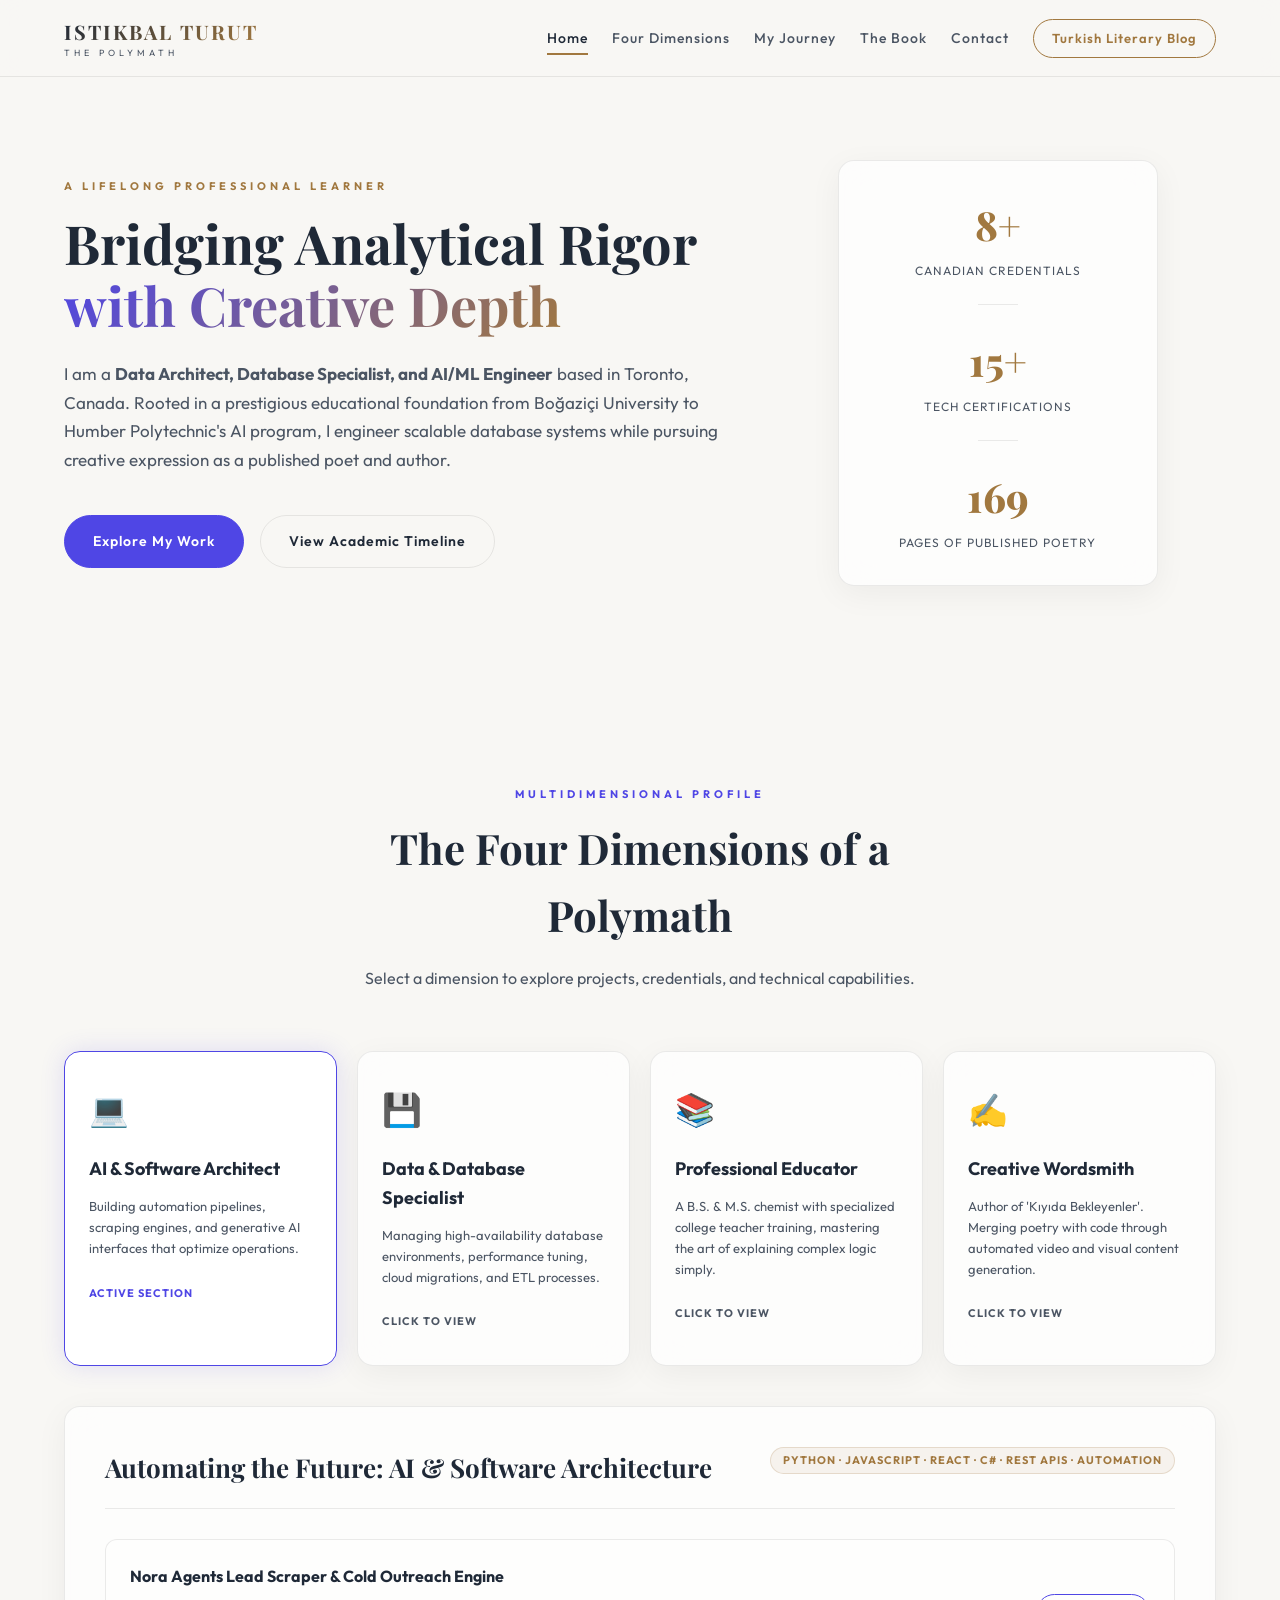
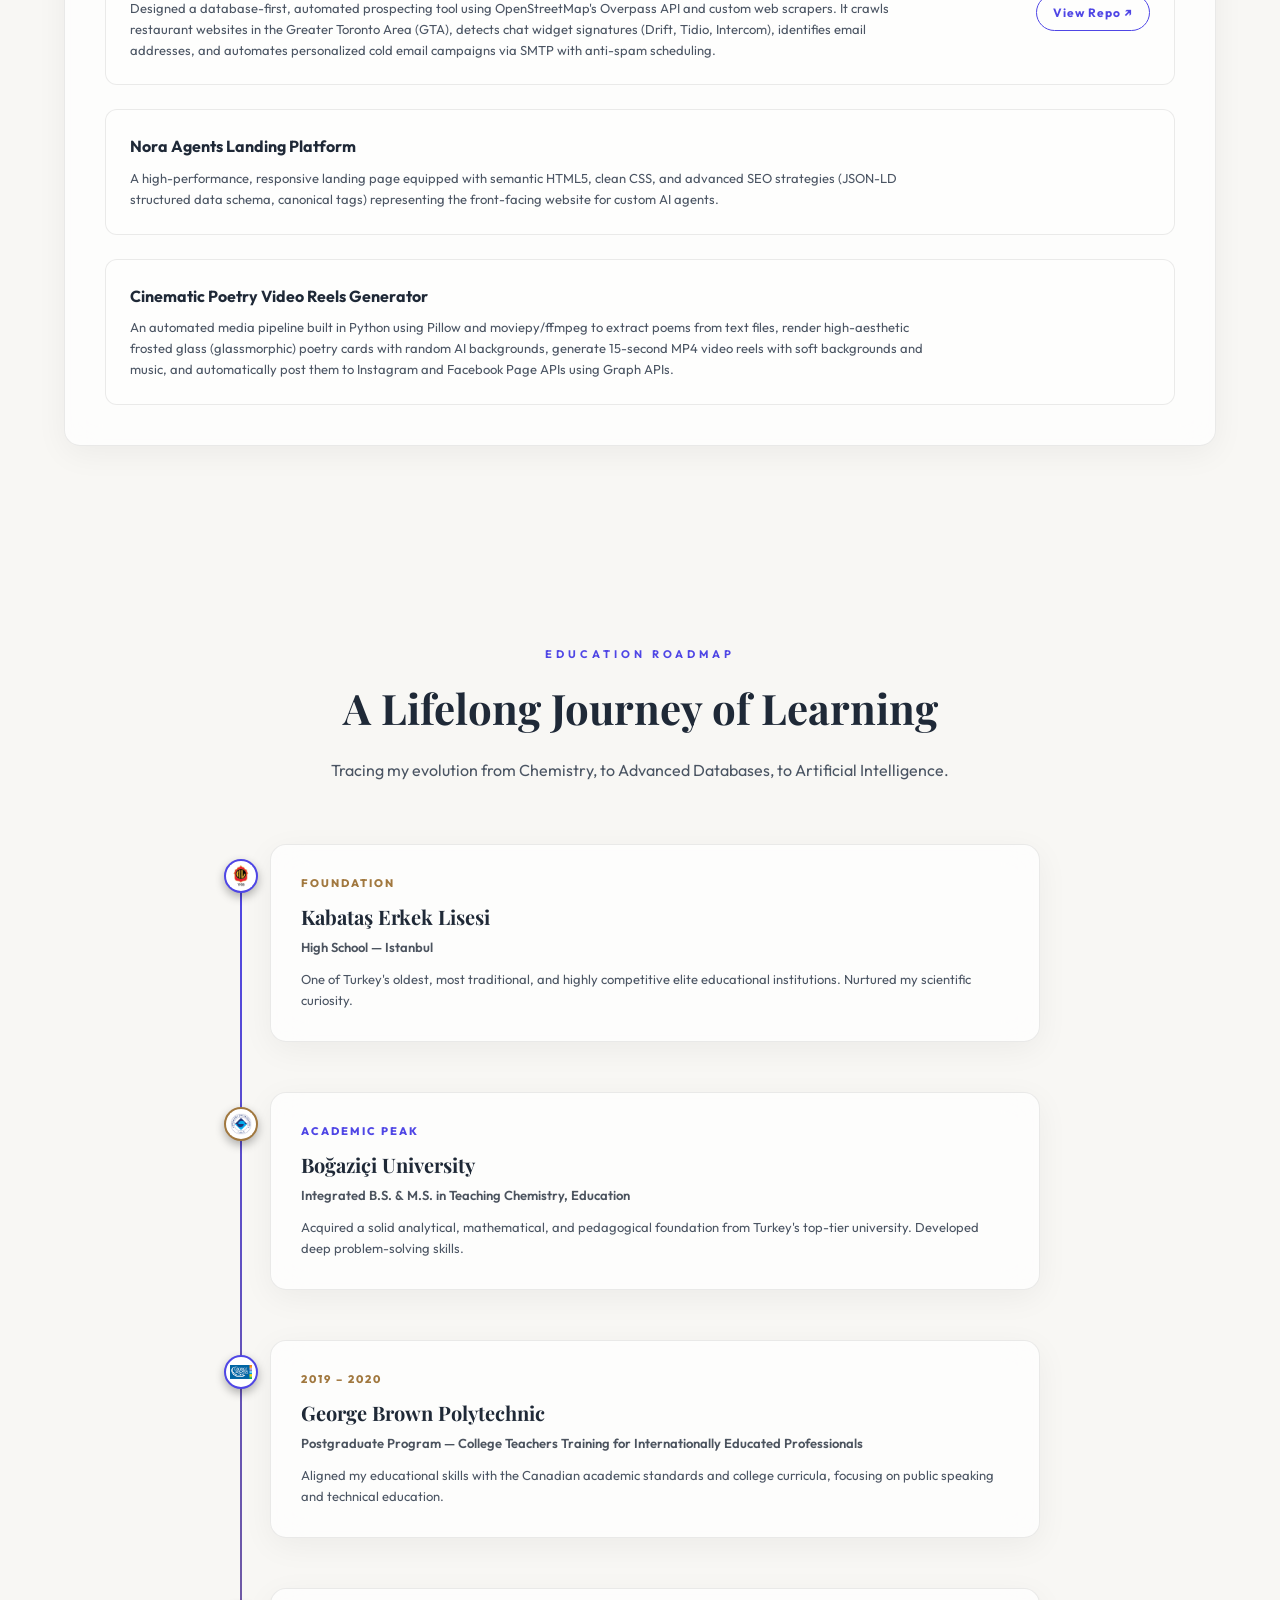
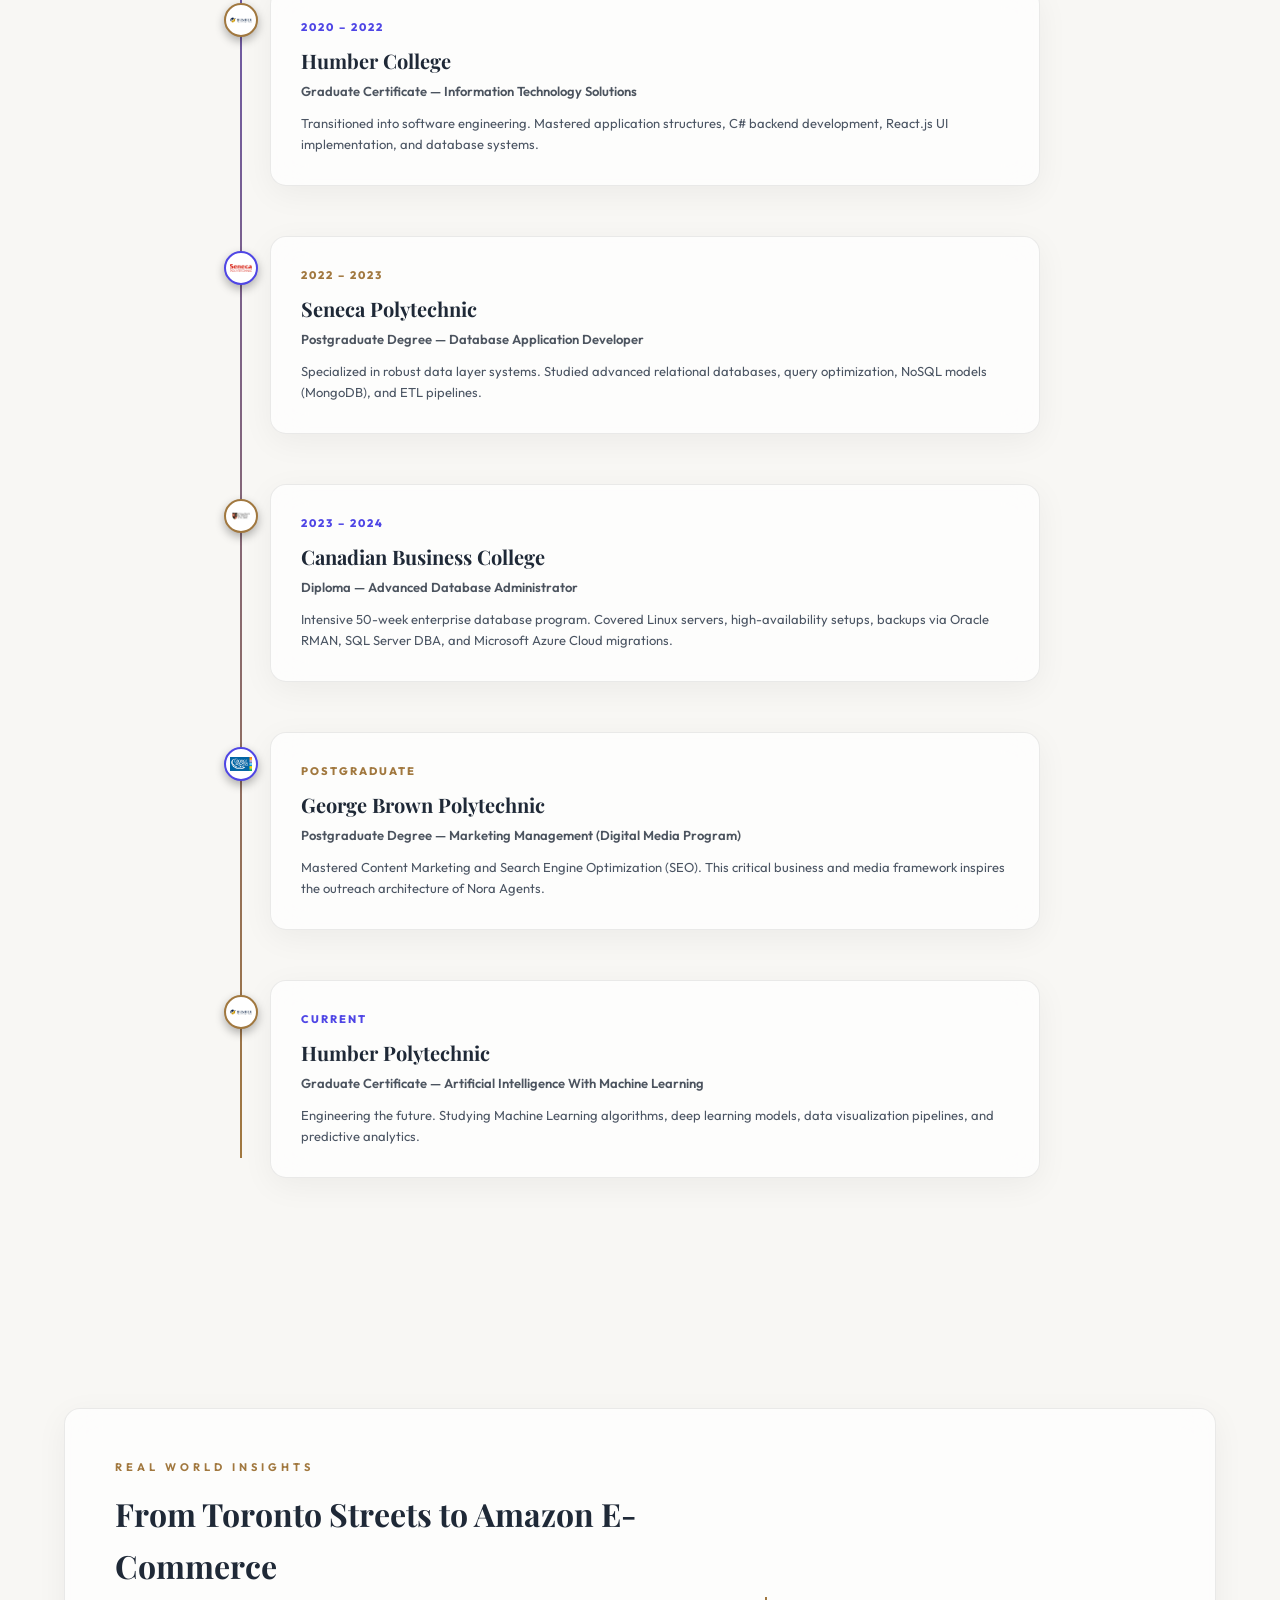
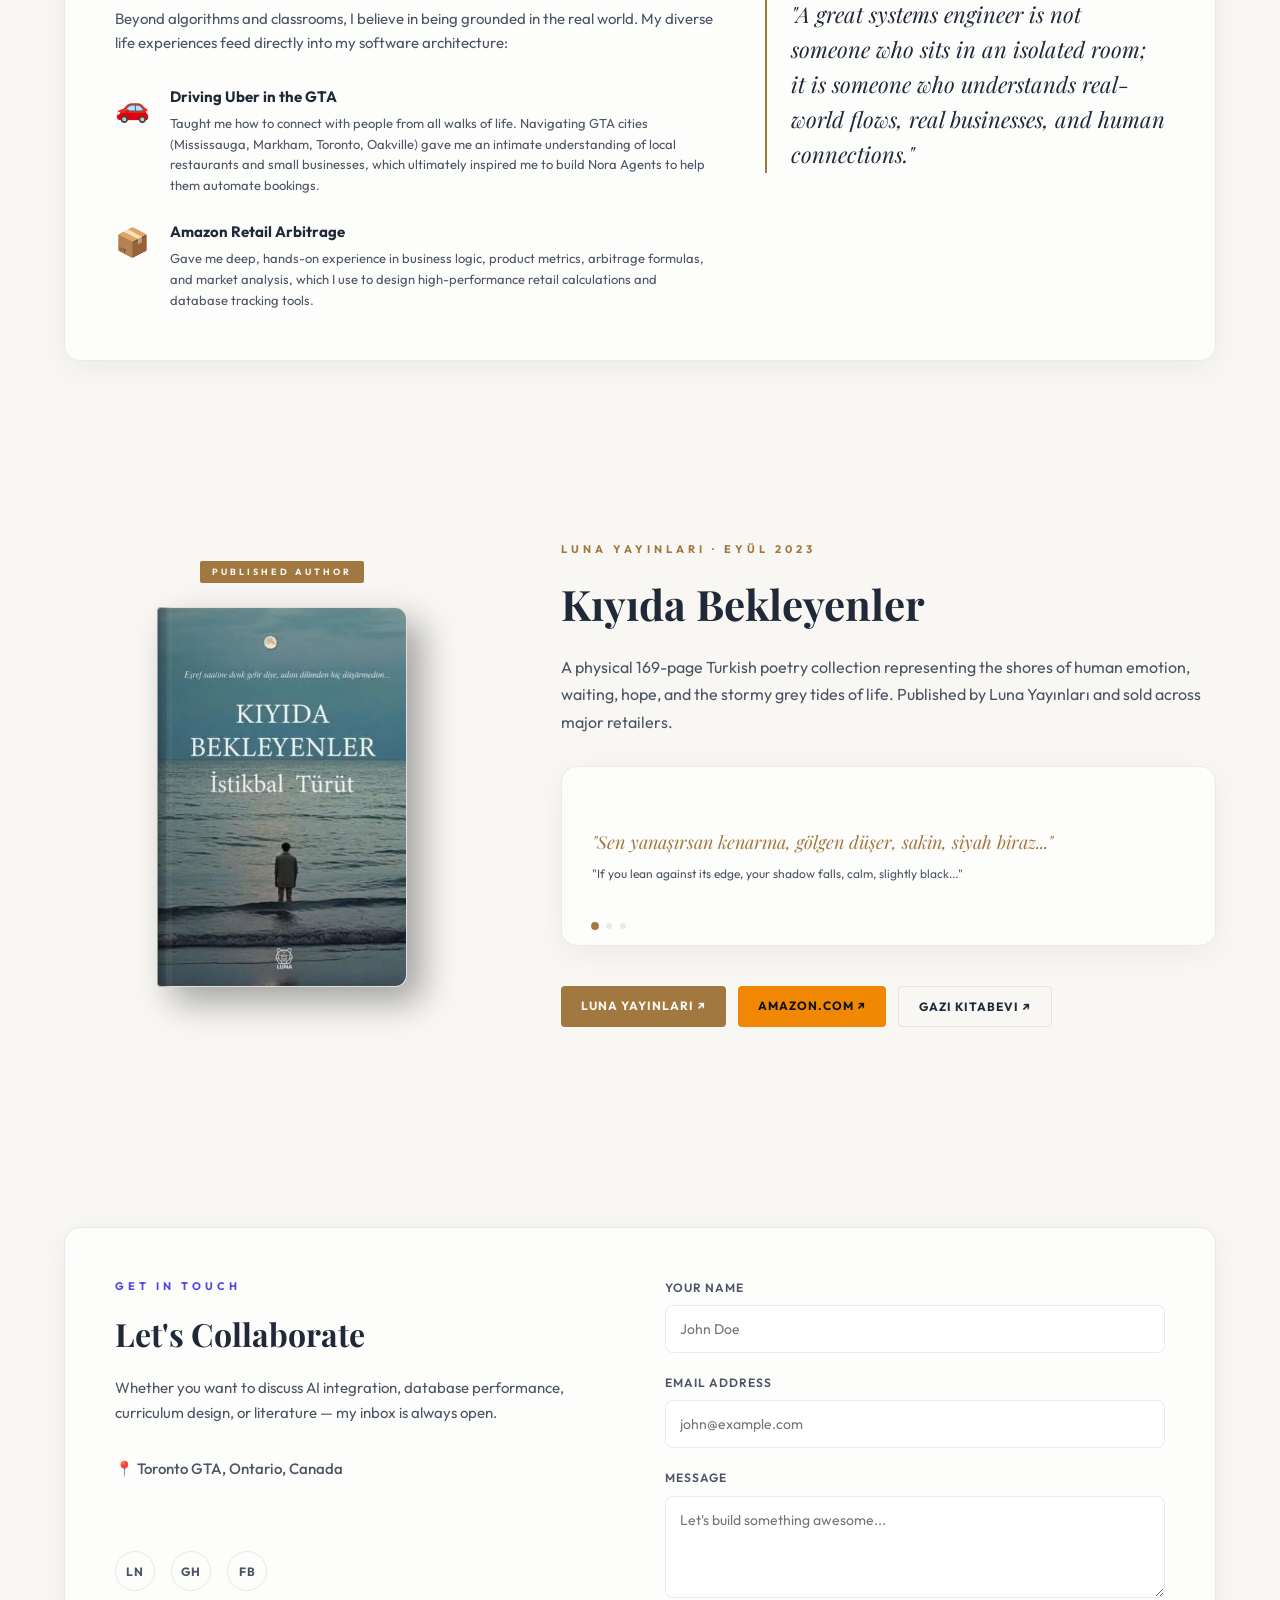
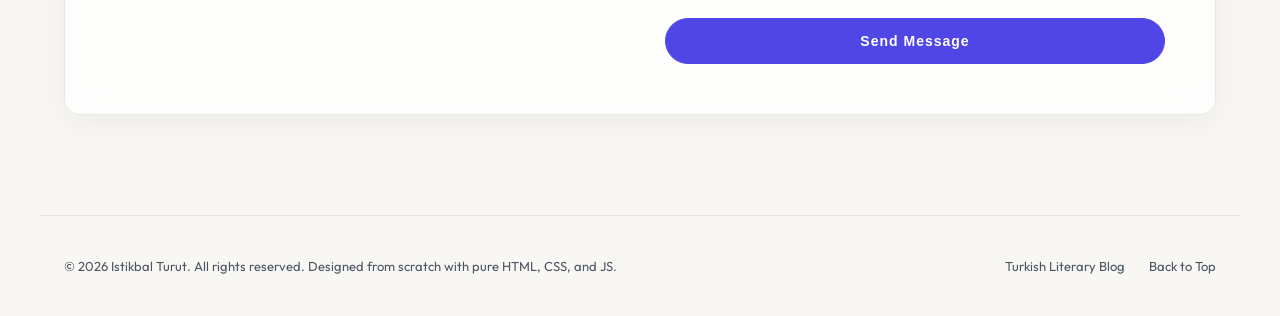
==== index.html @ 0f587237 "security: hide email from spambots and deploy secure contact form handler" ====
<!DOCTYPE html>
<html lang="en">
<head>
  <meta charset="UTF-8">
  <meta name="viewport" content="width=device-width, initial-scale=1.0">
  
  <!-- SEO Meta Tags -->
  <title>Istikbal Turut — Polymath, Data & AI Systems Engineer, Published Poet</title>
  <meta name="description" content="Official portfolio of Istikbal Turut. Combining analytical power (Boğaziçi, Humber AI/ML, Advanced DBA) with creative depth (Published Author of 'Kıyıda Bekleyenler'). Based in Toronto, GTA.">
  <meta name="keywords" content="Istikbal Turut, Database Administrator, AI Engineer, Machine Learning, George Brown College, Seneca College, Humber College, Boğaziçi University, Kıyıda Bekleyenler, Toronto, GTA, Nora Agents">
  
  <!-- Open Graph -->
  <meta property="og:type" content="website">
  <meta property="og:url" content="https://portfolio.istikbalturut.com/">
  <meta property="og:title" content="Istikbal Turut — Polymath, Data & AI Systems Engineer, Published Poet">
  <meta property="og:description" content="Official portfolio of Istikbal Turut. Combining analytical power with creative depth. Based in Toronto, GTA.">
  <meta property="og:image" content="https://images.unsplash.com/photo-1618005182384-a83a8bd57fbe?auto=format&fit=crop&w=1200&q=80">

  <!-- Google Fonts -->
  <link rel="preconnect" href="https://fonts.googleapis.com">
  <link rel="preconnect" href="https://fonts.gstatic.com" crossorigin>
  <link href="https://fonts.googleapis.com/css2?family=Outfit:wght@300;400;500;600;700;800&family=Playfair+Display:ital,wght@0,400..900;1,400..900&display=swap" rel="stylesheet">

  <!-- Stylesheet -->
  <link rel="stylesheet" href="index.css?v=1.2">
  
  <!-- Favicon -->
  <link rel="icon" type="image/png" href="https://images.unsplash.com/photo-1544947950-fa07a98d237f?auto=format&fit=crop&w=32&h=32">
</head>
<body>

  <!-- Dynamic Glowing Backgrounds -->
  <div class="glow-orb main-glow"></div>
  <div class="glow-orb secondary-glow"></div>

  <!-- Navigation Bar -->
  <header class="navbar">
    <div class="nav-container">
      <a href="#" class="nav-logo">
        <span class="logo-title">ISTIKBAL TURUT</span>
        <span class="logo-subtitle">THE POLYMATH</span>
      </a>
      
      <button class="menu-toggle" id="menu-btn" aria-label="Toggle Menu">
        <span class="bar"></span>
        <span class="bar"></span>
        <span class="bar"></span>
      </button>

      <nav class="nav-links" id="nav-links">
        <a href="#hero" class="nav-link active">Home</a>
        <a href="#dimensions" class="nav-link">Four Dimensions</a>
        <a href="#timeline" class="nav-link">My Journey</a>
        <a href="#book" class="nav-link">The Book</a>
        <a href="#contact" class="nav-link">Contact</a>
        <a href="https://www.istikbalturut.com" target="_blank" class="nav-cta-btn">Turkish Literary Blog</a>
      </nav>
    </div>
  </header>

  <!-- Hero Section -->
  <section id="hero" class="hero-section">
    <div class="hero-container">
      <div class="hero-content">
        <span class="hero-tag">A LIFELONG PROFESSIONAL LEARNER</span>
        <h1 class="hero-title">Bridging Analytical Rigor <br><span class="gradient-text">with Creative Depth</span></h1>
        <p class="hero-description">
          I am a <strong>Data Architect, Database Specialist, and AI/ML Engineer</strong> based in Toronto, Canada. 
          Rooted in a prestigious educational foundation from Boğaziçi University to Humber Polytechnic's AI program, 
          I engineer scalable database systems while pursuing creative expression as a published poet and author.
        </p>
        <div class="hero-cta-group">
          <a href="#dimensions" class="btn btn-primary">Explore My Work</a>
          <a href="#timeline" class="btn btn-secondary">View Academic Timeline</a>
        </div>
      </div>
      <div class="hero-visual">
        <div class="glass-card hero-stats-card">
          <div class="stat-item">
            <span class="stat-number">8+</span>
            <span class="stat-label">Canadian Credentials</span>
          </div>
          <div class="divider-y"></div>
          <div class="stat-item">
            <span class="stat-number">15+</span>
            <span class="stat-label">Tech Certifications</span>
          </div>
          <div class="divider-y"></div>
          <div class="stat-item">
            <span class="stat-number">169</span>
            <span class="stat-label">Pages of Published Poetry</span>
          </div>
        </div>
      </div>
    </div>
  </section>

  <!-- Four Dimensions of Istikbal -->
  <section id="dimensions" class="dimensions-section">
    <div class="section-header">
      <span class="section-tag">MULTIDIMENSIONAL PROFILE</span>
      <h2 class="section-title">The Four Dimensions of a Polymath</h2>
      <p class="section-subtitle">Select a dimension to explore projects, credentials, and technical capabilities.</p>
    </div>

    <!-- The 4 Quadrants Interactive Grid -->
    <div class="dimensions-grid">
      
      <!-- Quadrant 1: AI/ML & Software Architect -->
      <div class="glass-card dimension-card active" data-dimension="tech" id="dim-tech">
        <div class="card-icon">💻</div>
        <h3 class="card-title">AI & Software Architect</h3>
        <p class="card-summary">Building automation pipelines, scraping engines, and generative AI interfaces that optimize operations.</p>
        <span class="card-action-text">Active Section</span>
      </div>

      <!-- Quadrant 2: Data & Database Engineer -->
      <div class="glass-card dimension-card" data-dimension="data" id="dim-data">
        <div class="card-icon">💾</div>
        <h3 class="card-title">Data & Database Specialist</h3>
        <p class="card-summary">Managing high-availability database environments, performance tuning, cloud migrations, and ETL processes.</p>
        <span class="card-action-text">Click to View</span>
      </div>

      <!-- Quadrant 3: Academic Educator -->
      <div class="glass-card dimension-card" data-dimension="education" id="dim-education">
        <div class="card-icon">📚</div>
        <h3 class="card-title">Professional Educator</h3>
        <p class="card-summary">A B.S. & M.S. chemist with specialized college teacher training, mastering the art of explaining complex logic simply.</p>
        <span class="card-action-text">Click to View</span>
      </div>

      <!-- Quadrant 4: Published Author & Poet -->
      <div class="glass-card dimension-card" data-dimension="author" id="dim-author">
        <div class="card-icon">✍️</div>
        <h3 class="card-title">Creative Wordsmith</h3>
        <p class="card-summary">Author of 'Kıyıda Bekleyenler'. Merging poetry with code through automated video and visual content generation.</p>
        <span class="card-action-text">Click to View</span>
      </div>

    </div>

    <!-- Interactive Details Panel -->
    <div class="details-panel glass-card" id="details-container">
      
      <!-- Panel 1: Tech & AI Architect (Default Active) -->
      <div class="panel-content active" id="panel-tech">
        <div class="panel-header">
          <h4 class="panel-title">Automating the Future: AI & Software Architecture</h4>
          <span class="tech-stack-pills">Python · JavaScript · React · C# · REST APIs · automation</span>
        </div>
        <div class="panel-body">
          <div class="projects-list">
            
            <div class="project-item">
              <div class="project-info">
                <h5>Nora Agents Lead Scraper & Cold Outreach Engine</h5>
                <p>Designed a database-first, automated prospecting tool using OpenStreetMap's Overpass API and custom web scrapers. It crawls restaurant websites in the Greater Toronto Area (GTA), detects chat widget signatures (Drift, Tidio, Intercom), identifies email addresses, and automates personalized cold email campaigns via SMTP with anti-spam scheduling.</p>
              </div>
              <a href="https://github.com/istikbalt/noraagents" target="_blank" class="project-link">View Repo ↗</a>
            </div>

            <div class="project-item">
              <div class="project-info">
                <h5>Nora Agents Landing Platform</h5>
                <p>A high-performance, responsive landing page equipped with semantic HTML5, clean CSS, and advanced SEO strategies (JSON-LD structured data schema, canonical tags) representing the front-facing website for custom AI agents.</p>
              </div>
            </div>

            <div class="project-item">
              <div class="project-info">
                <h5>Cinematic Poetry Video Reels Generator</h5>
                <p>An automated media pipeline built in Python using Pillow and moviepy/ffmpeg to extract poems from text files, render high-aesthetic frosted glass (glassmorphic) poetry cards with random AI backgrounds, generate 15-second MP4 video reels with soft backgrounds and music, and automatically post them to Instagram and Facebook Page APIs using Graph APIs.</p>
              </div>
            </div>

          </div>
        </div>
      </div>

      <!-- Panel 2: Data & Database Specialist -->
      <div class="panel-content" id="panel-data">
        <div class="panel-header">
          <h4 class="panel-title">Engineering Core Infrastructures: Database Systems</h4>
          <span class="tech-stack-pills">Oracle 19c · Microsoft Azure · Microsoft SQL Server · MongoDB · Linux · ETL · RMAN</span>
        </div>
        <div class="panel-body">
          <div class="skills-highlight-grid">
            <div class="skill-highlight-card">
              <h6>Enterprise Database Administration</h6>
              <p>50-week Advanced Database Administrator Diploma program at CBC. Proficient in managing high-volume enterprise databases, backups/recovery via Oracle RMAN, configuring Linux servers, and deploying databases on Microsoft Azure.</p>
            </div>
            <div class="skill-highlight-card">
              <h6>Database Application Development</h6>
              <p>Postgraduate degree in Database Application Developer at Seneca. Built complex database-driven backends, optimized SQL queries, designed Entity Relationship Diagrams (ERD), and integrated relational databases (PostgreSQL/MySQL) with NoSQL architectures (MongoDB).</p>
            </div>
            <div class="skill-highlight-card">
              <h6>ETL & Big Data Optimizations</h6>
              <p>Specialized in Extract, Transform, and Load (ETL) data pipelines. Experienced in processing high-velocity data, data integration, schema definitions, and optimizing data streams for analytical workloads.</p>
            </div>
          </div>
        </div>
      </div>

      <!-- Panel 3: Professional Educator -->
      <div class="panel-content" id="panel-education">
        <div class="panel-header">
          <h4 class="panel-title">The Art of Simplification: Academic & Educational Leadership</h4>
          <span class="tech-stack-pills">Boğaziçi Chemistry · George Brown Teacher Training · OCT Candidate · Pedagogy</span>
        </div>
        <div class="panel-body">
          <div class="education-story">
            <p>
              <strong>"A teacher is a professional learner."</strong> This philosophy defines my transition into technology. Yoked with an Integrated B.S. & M.S. in Teaching Chemistry from Turkey's top institution, **Boğaziçi University**, I spent years designing curricula, teaching advanced Grade 11/12 Chemistry (SCH3U/SCH4U) and High School Math (MPM1D/MPM2D) in Ontario, and researching pedagogical methods.
            </p>
            <p>
              In Canada, I graduated from the **College Teachers Training Postgraduate Program** at George Brown College to align my academic skills with the Canadian educational landscape.
            </p>

            <div class="education-badges">
              <div class="badge-item">
                <img src="logos/bogazici.png" alt="Boğaziçi University Logo">
                <span>Boğaziçi University</span>
              </div>
              <div class="badge-item">
                <img src="logos/george-brown.png" alt="George Brown College Logo">
                <span>George Brown College</span>
              </div>
              <div class="badge-item">
                <img src="logos/oct.png" alt="Ontario College of Teachers Logo">
                <span>OCT (Candidate)</span>
              </div>
            </div>

            <div class="classroom-skills">
              <span class="skill-pill">Curriculum Design</span>
              <span class="skill-pill">Complex Problem Solving</span>
              <span class="skill-pill">Mentorship & Coaching</span>
              <span class="skill-pill">Technical Communication</span>
            </div>
          </div>
        </div>
      </div>

      <!-- Panel 4: Creative Wordsmith & Author -->
      <div class="panel-content" id="panel-author">
        <div class="panel-header">
          <h4 class="panel-title">The Poetic Power of Words: Literary Works & Creative Expression</h4>
          <span class="tech-stack-pills">Kıyıda Bekleyenler · Luna Publishing · Poetry Automation · Art & Technology</span>
        </div>
        <div class="panel-body">
          <div class="poetry-intro">
            <p>
              Literature is my primary medium for perceiving and expressing the complexities of the human condition. I am the published author of **"Kıyıda Bekleyenler"** ("Those Waiting on the Shore"), a 169-page physical collection of Turkish poetry released by Luna Publishing in September 2023.
            </p>
            <p>
              My belief in the profound impact of language inspired me not only to write, but to explore the intersection of art and software engineering. I engineered a custom Python automation pipeline that dynamically extracts poems, renders them into high-aesthetic glassmorphic video reels, and auto-posts them to social media APIs—allowing classical literature to thrive in the modern digital landscape.
            </p>
            <div class="poetry-cta-box">
              <p><em>"Fırtınalarda mesela, korkunç gri... Dalgalarda köpürmüş beyaz... Sen yanaşırsan kenarına, gölgen düşer, sakin, siyah biraz..."</em> — Kıyıda Bekleyenler</p>
              <a href="#book" class="btn btn-primary btn-sm">Explore Book Details</a>
            </div>
          </div>
        </div>
      </div>

    </div>
  </section>

  <!-- Interactive Timeline Section -->
  <section id="timeline" class="timeline-section">
    <div class="section-header">
      <span class="section-tag">EDUCATION ROADMAP</span>
      <h2 class="section-title">A Lifelong Journey of Learning</h2>
      <p class="section-subtitle">Tracing my evolution from Chemistry, to Advanced Databases, to Artificial Intelligence.</p>
    </div>

    <div class="timeline-container">
      
      <!-- Node 1 -->
      <div class="timeline-node" id="node-1">
        <div class="timeline-badge">
          <img src="logos/kabatas.jpg" alt="Kabataş Erkek Lisesi">
        </div>
        <div class="timeline-card glass-card">
          <span class="timeline-date">FOUNDATION</span>
          <h4>Kabataş Erkek Lisesi</h4>
          <p class="timeline-institution">High School — Istanbul</p>
          <p class="timeline-desc">One of Turkey's oldest, most traditional, and highly competitive elite educational institutions. Nurtured my scientific curiosity.</p>
        </div>
      </div>

      <!-- Node 2 -->
      <div class="timeline-node" id="node-2">
        <div class="timeline-badge">
          <img src="logos/bogazici.png" alt="Boğaziçi University">
        </div>
        <div class="timeline-card glass-card">
          <span class="timeline-date">ACADEMIC PEAK</span>
          <h4>Boğaziçi University</h4>
          <p class="timeline-institution">Integrated B.S. & M.S. in Teaching Chemistry, Education</p>
          <p class="timeline-desc">Acquired a solid analytical, mathematical, and pedagogical foundation from Turkey's top-tier university. Developed deep problem-solving skills.</p>
        </div>
      </div>

      <!-- Node 3 -->
      <div class="timeline-node" id="node-3">
        <div class="timeline-badge">
          <img src="logos/george-brown.png" alt="George Brown College">
        </div>
        <div class="timeline-card glass-card">
          <span class="timeline-date">2019 – 2020</span>
          <h4>George Brown Polytechnic</h4>
          <p class="timeline-institution">Postgraduate Program — College Teachers Training for Internationally Educated Professionals</p>
          <p class="timeline-desc">Aligned my educational skills with the Canadian academic standards and college curricula, focusing on public speaking and technical education.</p>
        </div>
      </div>

      <!-- Node 4 -->
      <div class="timeline-node" id="node-4">
        <div class="timeline-badge">
          <img src="logos/humber.png" alt="Humber College">
        </div>
        <div class="timeline-card glass-card">
          <span class="timeline-date">2020 – 2022</span>
          <h4>Humber College</h4>
          <p class="timeline-institution">Graduate Certificate — Information Technology Solutions</p>
          <p class="timeline-desc">Transitioned into software engineering. Mastered application structures, C# backend development, React.js UI implementation, and database systems.</p>
        </div>
      </div>

      <!-- Node 5 -->
      <div class="timeline-node" id="node-5">
        <div class="timeline-badge">
          <img src="logos/seneca.png" alt="Seneca Polytechnic">
        </div>
        <div class="timeline-card glass-card">
          <span class="timeline-date">2022 – 2023</span>
          <h4>Seneca Polytechnic</h4>
          <p class="timeline-institution">Postgraduate Degree — Database Application Developer</p>
          <p class="timeline-desc">Specialized in robust data layer systems. Studied advanced relational databases, query optimization, NoSQL models (MongoDB), and ETL pipelines.</p>
        </div>
      </div>

      <!-- Node 6 -->
      <div class="timeline-node" id="node-6">
        <div class="timeline-badge">
          <img src="logos/cbc.jpg" alt="Canadian Business College">
        </div>
        <div class="timeline-card glass-card">
          <span class="timeline-date">2023 – 2024</span>
          <h4>Canadian Business College</h4>
          <p class="timeline-institution">Diploma — Advanced Database Administrator</p>
          <p class="timeline-desc">Intensive 50-week enterprise database program. Covered Linux servers, high-availability setups, backups via Oracle RMAN, SQL Server DBA, and Microsoft Azure Cloud migrations.</p>
        </div>
      </div>

      <!-- Node 7 -->
      <div class="timeline-node" id="node-7">
        <div class="timeline-badge">
          <img src="logos/george-brown.png" alt="George Brown College">
        </div>
        <div class="timeline-card glass-card">
          <span class="timeline-date">POSTGRADUATE</span>
          <h4>George Brown Polytechnic</h4>
          <p class="timeline-institution">Postgraduate Degree — Marketing Management (Digital Media Program)</p>
          <p class="timeline-desc">Mastered Content Marketing and Search Engine Optimization (SEO). This critical business and media framework inspires the outreach architecture of Nora Agents.</p>
        </div>
      </div>

      <!-- Node 8 -->
      <div class="timeline-node" id="node-8">
        <div class="timeline-badge">
          <img src="logos/humber.png" alt="Humber College">
        </div>
        <div class="timeline-card glass-card">
          <span class="timeline-date">CURRENT</span>
          <h4>Humber Polytechnic</h4>
          <p class="timeline-institution">Graduate Certificate — Artificial Intelligence With Machine Learning</p>
          <p class="timeline-desc">Engineering the future. Studying Machine Learning algorithms, deep learning models, data visualization pipelines, and predictive analytics.</p>
        </div>
      </div>

    </div>
  </section>

  <!-- Entrepreneurial Side Hustles Showcase -->
  <section class="hustle-section">
    <div class="hustle-container glass-card">
      <div class="hustle-content">
        <span class="hustle-tag">REAL WORLD INSIGHTS</span>
        <h3>From Toronto Streets to Amazon E-Commerce</h3>
        <p>
          Beyond algorithms and classrooms, I believe in being grounded in the real world. My diverse life experiences feed directly into my software architecture:
        </p>
        <div class="hustle-items">
          <div class="hustle-item">
            <span class="hustle-icon">🚗</span>
            <div>
              <h6>Driving Uber in the GTA</h6>
              <p>Taught me how to connect with people from all walks of life. Navigating GTA cities (Mississauga, Markham, Toronto, Oakville) gave me an intimate understanding of local restaurants and small businesses, which ultimately inspired me to build Nora Agents to help them automate bookings.</p>
            </div>
          </div>
          <div class="hustle-item">
            <span class="hustle-icon">📦</span>
            <div>
              <h6>Amazon Retail Arbitrage</h6>
              <p>Gave me deep, hands-on experience in business logic, product metrics, arbitrage formulas, and market analysis, which I use to design high-performance retail calculations and database tracking tools.</p>
            </div>
          </div>
        </div>
      </div>
      <div class="hustle-quote">
        <blockquote>
          "A great systems engineer is not someone who sits in an isolated room; it is someone who understands real-world flows, real businesses, and human connections."
        </blockquote>
      </div>
    </div>
  </section>

  <!-- The Book Spotlight Section -->
  <section id="book" class="book-section">
    <div class="book-container">
      <div class="book-mockup-area">
        <div class="book-badge">PUBLISHED AUTHOR</div>
        <div class="book-cover-wrapper">
          <img src="logos/book_cover.jpg" alt="Kıyıda Bekleyenler Book Cover" class="book-cover-img">
        </div>
      </div>
      <div class="book-details">
        <span class="book-tag">LUNA YAYINLARI · EYÜL 2023</span>
        <h2>Kıyıda Bekleyenler</h2>
        <p class="book-description">
          A physical 169-page Turkish poetry collection representing the shores of human emotion, waiting, hope, and the stormy grey tides of life. Published by Luna Yayınları and sold across major retailers.
        </p>
        
        <!-- Interactive Quotes Carousel -->
        <div class="quotes-carousel glass-card">
          <div class="quote-slide active" id="slide-1">
            <p class="poetry-text">"Sen yanaşırsan kenarına, gölgen düşer, sakin, siyah biraz..."</p>
            <span class="poetry-translation">"If you lean against its edge, your shadow falls, calm, slightly black..."</span>
          </div>
          <div class="quote-slide" id="slide-2">
            <p class="poetry-text">"Ben yalnızım şu anda sahilde, rüzgarda..."</p>
            <span class="poetry-translation">"I am alone right now on the beach, in the wind..."</span>
          </div>
          <div class="quote-slide" id="slide-3">
            <p class="poetry-text">"Fırtınalarda mesela, korkunç gri... Dalgalarda köpürmüş beyaz..."</p>
            <span class="poetry-translation">"In storms, for instance, a terrifying grey... White, foaming in the waves..."</span>
          </div>
          
          <div class="carousel-dots">
            <span class="dot active" data-slide="1"></span>
            <span class="dot" data-slide="2"></span>
            <span class="dot" data-slide="3"></span>
          </div>
        </div>

        <div class="book-purchase-links">
          <a href="https://www.lunayayinlari.com/urun/kiyida-bekleyenler" target="_blank" class="buy-btn luna">Luna Yayınları ↗</a>
          <a href="https://www.amazon.com/K%C4%B1y%C4%B1da-Bekleyenler-9786256474871-%C4%B0stikbal-T%C3%BCr%C3%BCt/dp/B0CKGLB63P" target="_blank" class="buy-btn amazon">Amazon.com ↗</a>
          <a href="https://www.gazikitabevi.com.tr/urun/kiyida-bekleyenler" target="_blank" class="buy-btn gazi">Gazi Kitabevi ↗</a>
        </div>
      </div>
    </div>
  </section>

  <!-- Contact Section -->
  <section id="contact" class="contact-section">
    <div class="contact-card glass-card">
      <div class="contact-info">
        <span class="contact-tag">GET IN TOUCH</span>
        <h3>Let's Collaborate</h3>
        <p>Whether you want to discuss AI integration, database performance, curriculum design, or literature — my inbox is always open.</p>
        
        <div class="contact-details">
          <p>📍 Toronto GTA, Ontario, Canada</p>
        </div>

        <div class="social-links">
          <a href="https://www.linkedin.com/in/istikbalturut/" target="_blank" aria-label="LinkedIn">LN</a>
          <a href="https://github.com/istikbalt" target="_blank" aria-label="GitHub">GH</a>
          <a href="https://www.facebook.com/istikbalt/" target="_blank" aria-label="Facebook">FB</a>
        </div>
      </div>
      
      <form class="contact-form">
        <div class="form-group">
          <label for="name">Your Name</label>
          <input type="text" id="name" name="name" required placeholder="John Doe">
        </div>
        <div class="form-group">
          <label for="email">Email Address</label>
          <input type="email" id="email" name="email" required placeholder="john@example.com">
        </div>
        <div class="form-group">
          <label for="message">Message</label>
          <textarea id="message" name="message" rows="4" required placeholder="Let's build something awesome..."></textarea>
        </div>
        <button type="submit" class="btn btn-primary">Send Message</button>
      </form>
    </div>
  </section>

  <!-- Footer -->
  <footer class="footer">
    <p>&copy; 2026 Istikbal Turut. All rights reserved. Designed from scratch with pure HTML, CSS, and JS.</p>
    <div class="footer-sublinks">
      <a href="https://www.istikbalturut.com" target="_blank">Turkish Literary Blog</a>
      <a href="#hero">Back to Top</a>
    </div>
  </footer>

  <!-- Script -->
  <script src="index.js?v=1.2"></script>
</body>
</html>
---- index.css ----
/* ==========================================
   DESIGN SYSTEM & CSS CUSTOM PROPERTIES
   ========================================== */
:root {
  /* Color Tokens (Exquisite Warm Light Mode) */
  --bg-deep: #f8f7f4; /* Premium Soft Ivory/Cream backing */
  --bg-surface: rgba(255, 255, 255, 0.7); /* Translucent bright glass */
  --bg-surface-hover: rgba(255, 255, 255, 0.95);
  
  --color-primary: #4f46e5; /* Rich clean Indigo */
  --color-primary-rgb: 79, 70, 229;
  --color-accent: #a1783f; /* Deep Antique Gold for premium contrast */
  --color-accent-rgb: 161, 120, 63;
  --color-text-main: #1f2937; /* Clean dark slate for maximum readability */
  --color-text-muted: #4b5563; /* Soft elegant dark grey */
  --color-border: rgba(0, 0, 0, 0.08); /* Delicate light borders */
  --color-border-glow: rgba(79, 70, 229, 0.12);
  
  /* Fonts */
  --font-serif: 'Playfair Display', Georgia, serif;
  --font-sans: 'Outfit', -apple-system, BlinkMacSystemFont, 'Segoe UI', Roboto, sans-serif;
  
  /* Transitions */
  --transition-smooth: all 0.4s cubic-bezier(0.16, 1, 0.3, 1);
  --transition-fast: all 0.2s ease;
}

/* ==========================================
   GLOBAL RESET & STYLING
   ========================================== */
* {
  margin: 0;
  padding: 0;
  box-sizing: border-box;
}

html {
  scroll-behavior: smooth;
  background-color: var(--bg-deep);
  color: var(--color-text-main);
  font-family: var(--font-sans);
  overflow-x: hidden;
}

body {
  min-height: 100vh;
  position: relative;
  line-height: 1.6;
  background-color: var(--bg-deep);
}

a {
  color: inherit;
  text-decoration: none;
  transition: var(--transition-fast);
}

img {
  max-width: 100%;
  height: auto;
}

/* ==========================================
   BACKGROUND GLOW ORBS
   ========================================== */
.glow-orb {
  position: absolute;
  border-radius: 50%;
  filter: blur(150px);
  z-index: -1;
  opacity: 0.35;
  pointer-events: none;
}

.main-glow {
  width: 600px;
  height: 600px;
  background: radial-gradient(circle, rgba(var(--color-primary-rgb), 0.3) 0%, transparent 70%);
  top: -100px;
  right: -100px;
}

.secondary-glow {
  width: 500px;
  height: 500px;
  background: radial-gradient(circle, rgba(var(--color-accent-rgb), 0.2) 0%, transparent 70%);
  top: 600px;
  left: -200px;
}

/* ==========================================
   PREMIUM GLASSMORPHIC CARD UTILITY
   ========================================== */
.glass-card {
  background: var(--bg-surface);
  backdrop-filter: blur(16px);
  -webkit-backdrop-filter: blur(16px);
  border: 1px solid var(--color-border);
  border-radius: 16px;
  box-shadow: 0 8px 32px 0 rgba(0, 0, 0, 0.05); /* Softer shadow for light mode */
  transition: var(--transition-smooth);
}

.glass-card:hover {
  border-color: rgba(var(--color-primary-rgb), 0.2);
  box-shadow: 0 12px 40px 0 rgba(var(--color-primary-rgb), 0.08);
  transform: translateY(-4px);
}

/* ==========================================
   NAVIGATION BAR
   ========================================== */
.navbar {
  position: fixed;
  top: 0;
  left: 0;
  width: 100%;
  z-index: 1000;
  background: rgba(248, 247, 244, 0.8); /* Cream-translucent for light mode */
  backdrop-filter: blur(12px);
  -webkit-backdrop-filter: blur(12px);
  border-bottom: 1px solid var(--color-border);
  transition: var(--transition-smooth);
}

.nav-container {
  max-width: 1200px;
  margin: 0 auto;
  padding: 16px 24px;
  display: flex;
  justify-content: space-between;
  align-items: center;
}

.nav-logo {
  display: flex;
  flex-direction: column;
}

.logo-title {
  font-family: var(--font-serif);
  font-size: 20px;
  font-weight: 700;
  letter-spacing: 2px;
  color: var(--color-text-main);
  background: linear-gradient(135deg, var(--color-text-main) 0%, var(--color-accent) 100%); /* Adaptive gradient */
  -webkit-background-clip: text;
  -webkit-text-fill-color: transparent;
}

.logo-subtitle {
  font-size: 9px;
  letter-spacing: 4px;
  color: var(--color-text-muted);
  text-transform: uppercase;
  margin-top: -2px;
}

.nav-links {
  display: flex;
  align-items: center;
  gap: 24px;
}

.nav-link {
  font-size: 14px;
  font-weight: 500;
  color: var(--color-text-muted);
  letter-spacing: 1px;
  position: relative;
  padding: 6px 0;
}

.nav-link::after {
  content: '';
  position: absolute;
  bottom: 0;
  left: 0;
  width: 0;
  height: 2px;
  background-color: var(--color-accent);
  transition: var(--transition-fast);
}

.nav-link:hover {
  color: var(--color-text-main);
}

.nav-link:hover::after,
.nav-link.active::after {
  width: 100%;
}

.nav-link.active {
  color: var(--color-text-main);
}

.nav-cta-btn {
  background: transparent;
  color: var(--color-accent);
  border: 1px solid var(--color-accent);
  padding: 8px 18px;
  border-radius: 30px;
  font-size: 13px;
  font-weight: 600;
  letter-spacing: 1px;
  transition: var(--transition-fast);
}

.nav-cta-btn:hover {
  background: var(--color-accent);
  color: var(--bg-deep);
  box-shadow: 0 0 15px rgba(var(--color-accent-rgb), 0.2);
}

.menu-toggle {
  display: none;
  flex-direction: column;
  gap: 6px;
  background: transparent;
  border: none;
  cursor: pointer;
}

.menu-toggle .bar {
  width: 25px;
  height: 2px;
  background-color: var(--color-text-main);
  transition: var(--transition-fast);
}

/* ==========================================
   BUTTONS
   ========================================== */
.btn {
  display: inline-flex;
  align-items: center;
  justify-content: center;
  padding: 14px 28px;
  font-size: 14px;
  font-weight: 600;
  letter-spacing: 1px;
  border-radius: 30px;
  cursor: pointer;
  transition: var(--transition-smooth);
}

.btn-primary {
  background: var(--color-primary);
  color: #fff;
  border: 1px solid var(--color-primary);
}

.btn-primary:hover {
  background: transparent;
  color: var(--color-primary);
  box-shadow: 0 0 20px rgba(var(--color-primary-rgb), 0.35);
}

.btn-secondary {
  background: transparent;
  color: var(--color-text-main);
  border: 1px solid var(--color-border);
}

.btn-secondary:hover {
  border-color: var(--color-primary);
  background: rgba(var(--color-primary-rgb), 0.05);
  color: var(--color-primary);
}

.btn-sm {
  padding: 8px 18px;
  font-size: 12px;
}

/* ==========================================
   HERO SECTION
   ========================================== */
.hero-section {
  padding: 160px 24px 100px;
  max-width: 1200px;
  margin: 0 auto;
}

.hero-container {
  display: grid;
  grid-template-columns: 1.2fr 0.8fr;
  gap: 60px;
  align-items: center;
}

.hero-tag {
  font-size: 11px;
  letter-spacing: 4px;
  color: var(--color-accent);
  font-weight: 700;
  display: block;
  margin-bottom: 16px;
}

.hero-title {
  font-family: var(--font-serif);
  font-size: 54px;
  line-height: 1.15;
  color: var(--color-text-main);
  margin-bottom: 24px;
}

.gradient-text {
  background: linear-gradient(135deg, var(--color-primary) 0%, var(--color-accent) 100%);
  -webkit-background-clip: text;
  -webkit-text-fill-color: transparent;
}

.hero-description {
  font-size: 17px;
  color: var(--color-text-muted);
  line-height: 1.7;
  margin-bottom: 40px;
}

.hero-cta-group {
  display: flex;
  gap: 16px;
}

.hero-visual {
  display: flex;
  justify-content: center;
}

.hero-stats-card {
  width: 100%;
  max-width: 320px;
  padding: 32px;
  display: flex;
  flex-direction: column;
  gap: 24px;
  text-align: center;
}

.stat-item {
  display: flex;
  flex-direction: column;
  gap: 4px;
}

.stat-number {
  font-size: 40px;
  font-weight: 800;
  color: var(--color-accent);
  font-family: var(--font-serif);
}

.stat-label {
  font-size: 12px;
  color: var(--color-text-muted);
  letter-spacing: 1px;
  text-transform: uppercase;
}

.divider-y {
  width: 40px;
  height: 1px;
  background-color: var(--color-border);
  margin: 0 auto;
}

/* ==========================================
   SECTION STANDARD HEADERS
   ========================================== */
.section-header {
  text-align: center;
  max-width: 700px;
  margin: 0 auto 60px;
  padding: 0 24px;
}

.section-tag {
  font-size: 11px;
  letter-spacing: 4px;
  color: var(--color-primary);
  font-weight: 700;
  display: block;
  margin-bottom: 12px;
}

.section-title {
  font-family: var(--font-serif);
  font-size: 42px;
  color: var(--color-text-main);
  margin-bottom: 16px;
}

.section-subtitle {
  font-size: 16px;
  color: var(--color-text-muted);
}

/* ==========================================
   DIMENSIONS SECTION & GRID
   ========================================== */
.dimensions-section {
  padding: 100px 24px;
  max-width: 1200px;
  margin: 0 auto;
}

.dimensions-grid {
  display: grid;
  grid-template-columns: repeat(auto-fit, minmax(250px, 1fr));
  gap: 20px;
  margin-bottom: 40px;
}

.dimension-card {
  padding: 32px 24px;
  cursor: pointer;
  position: relative;
  overflow: hidden;
}

.dimension-card .card-icon {
  font-size: 32px;
  margin-bottom: 20px;
  transition: var(--transition-smooth);
}

.dimension-card .card-title {
  font-size: 18px;
  font-weight: 700;
  color: var(--color-text-main);
  margin-bottom: 12px;
}

.dimension-card .card-summary {
  font-size: 13px;
  color: var(--color-text-muted);
  line-height: 1.6;
  margin-bottom: 20px;
}

.card-action-text {
  font-size: 11px;
  font-weight: 700;
  letter-spacing: 1px;
  text-transform: uppercase;
  color: var(--color-text-muted);
  transition: var(--transition-fast);
}

/* Dimension Card Hover & Active States */
.dimension-card:hover {
  border-color: rgba(var(--color-primary-rgb), 0.3);
}

.dimension-card:hover .card-icon {
  transform: scale(1.1) rotate(5deg);
}

.dimension-card.active {
  background: var(--bg-surface-hover);
  border-color: var(--color-primary);
  box-shadow: 0 0 25px rgba(var(--color-primary-rgb), 0.15);
}

.dimension-card.active .card-action-text {
  color: var(--color-primary);
}

/* Dynamic Details Panel */
.details-panel {
  padding: 40px;
}

.panel-content {
  display: none;
  opacity: 0;
  transform: translateY(10px);
  transition: opacity 0.5s ease, transform 0.5s ease;
}

.panel-content.active {
  display: block;
  opacity: 1;
  transform: translateY(0);
}

.panel-header {
  border-bottom: 1px solid var(--color-border);
  padding-bottom: 20px;
  margin-bottom: 30px;
  display: flex;
  justify-content: space-between;
  align-items: flex-start;
  flex-wrap: wrap;
  gap: 16px;
}

.panel-title {
  font-family: var(--font-serif);
  font-size: 26px;
  color: var(--color-text-main);
}

.tech-stack-pills {
  font-size: 11px;
  font-weight: 700;
  letter-spacing: 1px;
  text-transform: uppercase;
  color: var(--color-accent);
  background: rgba(var(--color-accent-rgb), 0.08);
  border: 1px solid rgba(var(--color-accent-rgb), 0.2);
  padding: 4px 12px;
  border-radius: 20px;
}

/* Projects & Highlights Styles inside Panel */
.projects-list {
  display: flex;
  flex-direction: column;
  gap: 24px;
}

.project-item {
  display: flex;
  justify-content: space-between;
  align-items: center;
  padding: 24px;
  background: rgba(255, 255, 255, 0.4);
  border: 1px solid var(--color-border);
  border-radius: 12px;
  transition: var(--transition-fast);
  flex-wrap: wrap;
  gap: 16px;
}

.project-item:hover {
  background: rgba(255, 255, 255, 0.8);
}

.project-info h5 {
  font-size: 16px;
  font-weight: 700;
  color: var(--color-text-main);
  margin-bottom: 8px;
}

.project-info p {
  font-size: 13px;
  color: var(--color-text-muted);
  max-width: 800px;
}

.project-link {
  font-size: 12px;
  font-weight: 700;
  letter-spacing: 1px;
  color: var(--color-primary);
  border: 1px solid var(--color-primary);
  padding: 8px 16px;
  border-radius: 20px;
  white-space: nowrap;
}

.project-link:hover {
  background: var(--color-primary);
  color: #fff;
}

.skills-highlight-grid {
  display: grid;
  grid-template-columns: repeat(auto-fit, minmax(280px, 1fr));
  gap: 20px;
}

.skill-highlight-card {
  padding: 24px;
  background: rgba(255, 255, 255, 0.4);
  border: 1px solid var(--color-border);
  border-radius: 12px;
}

.skill-highlight-card h6 {
  font-size: 15px;
  font-weight: 700;
  color: var(--color-accent);
  margin-bottom: 8px;
}

.skill-highlight-card p {
  font-size: 13px;
  color: var(--color-text-muted);
}

.education-story p {
  font-size: 15px;
  color: var(--color-text-muted);
  line-height: 1.8;
  margin-bottom: 20px;
}

.classroom-skills,
.poetry-intro .poetry-cta-box {
  display: flex;
  gap: 10px;
  flex-wrap: wrap;
  margin-top: 24px;
}

.skill-pill {
  font-size: 12px;
  font-weight: 600;
  color: var(--color-text-main);
  background: rgba(255, 255, 255, 0.6);
  border: 1px solid var(--color-border);
  padding: 6px 14px;
  border-radius: 20px;
}

/* Educational & Professional Badges Layout */
.education-badges {
  display: flex;
  gap: 16px;
  margin: 24px 0;
  flex-wrap: wrap;
}

.badge-item {
  display: flex;
  align-items: center;
  gap: 12px;
  background: rgba(255, 255, 255, 0.5);
  border: 1px solid var(--color-border);
  padding: 10px 18px;
  border-radius: 12px;
  transition: var(--transition-smooth);
}

.badge-item:hover {
  background: rgba(255, 255, 255, 0.9);
  border-color: rgba(var(--color-primary-rgb), 0.3);
  transform: translateY(-2px);
  box-shadow: 0 6px 20px rgba(0, 0, 0, 0.03);
}

.badge-item img {
  height: 28px;
  width: auto;
  max-width: 60px;
  object-fit: contain;
}

.badge-item span {
  font-size: 13px;
  font-weight: 600;
  color: var(--color-text-main);
}

.poetry-intro p {
  font-size: 15px;
  color: var(--color-text-muted);
  line-height: 1.8;
  margin-bottom: 20px;
}

.poetry-cta-box {
  background: rgba(var(--color-accent-rgb), 0.03);
  border: 1px dashed rgba(var(--color-accent-rgb), 0.3);
  padding: 24px;
  border-radius: 12px;
  display: flex;
  flex-direction: column;
  gap: 16px;
  align-items: flex-start;
  width: 100%;
}

.poetry-cta-box em {
  font-family: var(--font-serif);
  font-size: 16px;
  color: var(--color-accent);
}

/* ==========================================
   TIMELINE SECTION
   ========================================== */
.timeline-section {
  padding: 100px 24px;
  max-width: 1200px;
  margin: 0 auto;
  position: relative;
}

.timeline-container {
  position: relative;
  max-width: 800px;
  margin: 0 auto;
  padding-left: 30px;
}

/* Timeline Vertical Stem */
.timeline-container::before {
  content: '';
  position: absolute;
  left: 0;
  top: 20px;
  width: 2px;
  height: calc(100% - 40px);
  background: linear-gradient(to bottom, var(--color-primary), var(--color-accent));
}

.timeline-node {
  position: relative;
  margin-bottom: 50px;
  opacity: 0;
  transform: translateY(30px);
  transition: opacity 0.8s ease, transform 0.8s ease;
}

.timeline-node.visible {
  opacity: 1;
  transform: translateY(0);
}

.timeline-badge {
  position: absolute;
  left: -46px;
  top: 15px;
  width: 34px;
  height: 34px;
  background-color: #ffffff; /* Solid white background to make colorful logos pop! */
  border: 2px solid var(--color-primary);
  border-radius: 50%;
  display: flex;
  align-items: center;
  justify-content: center;
  overflow: hidden;
  padding: 4px;
  box-shadow: 0 4px 10px rgba(0,0,0,0.3);
  z-index: 10;
  transition: var(--transition-fast);
}

.timeline-badge img {
  max-width: 100%;
  max-height: 100%;
  object-fit: contain;
}

.timeline-node:nth-child(even) .timeline-badge {
  border-color: var(--color-accent);
}

.timeline-card {
  padding: 30px;
}

.timeline-date {
  font-size: 11px;
  font-weight: 800;
  letter-spacing: 2px;
  color: var(--color-accent);
  display: block;
  margin-bottom: 8px;
}

.timeline-node:nth-child(even) .timeline-date {
  color: var(--color-primary);
}

.timeline-card h4 {
  font-family: var(--font-serif);
  font-size: 20px;
  color: var(--color-text-main);
  margin-bottom: 4px;
}

.timeline-institution {
  font-size: 13px;
  font-weight: 600;
  color: var(--color-text-main);
  opacity: 0.8;
  margin-bottom: 12px;
}

.timeline-desc {
  font-size: 13px;
  color: var(--color-text-muted);
  line-height: 1.6;
}

/* ==========================================
   ENTREPRENEURIAL HUSTLES
   ========================================== */
.hustle-section {
  padding: 80px 24px;
  max-width: 1200px;
  margin: 0 auto;
}

.hustle-container {
  padding: 50px;
  display: grid;
  grid-template-columns: 1.2fr 0.8fr;
  gap: 50px;
  align-items: center;
}

.hustle-tag {
  font-size: 11px;
  letter-spacing: 4px;
  color: var(--color-accent);
  font-weight: 700;
  display: block;
  margin-bottom: 12px;
}

.hustle-content h3 {
  font-family: var(--font-serif);
  font-size: 32px;
  color: var(--color-text-main);
  margin-bottom: 16px;
}

.hustle-content p {
  font-size: 15px;
  color: var(--color-text-muted);
  margin-bottom: 30px;
}

.hustle-items {
  display: flex;
  flex-direction: column;
  gap: 24px;
}

.hustle-item {
  display: flex;
  gap: 20px;
}

.hustle-icon {
  font-size: 28px;
}

.hustle-item h6 {
  font-size: 15px;
  font-weight: 700;
  color: var(--color-text-main);
  margin-bottom: 4px;
}

.hustle-item p {
  font-size: 13px;
  color: var(--color-text-muted);
  margin-bottom: 0;
  line-height: 1.6;
}

.hustle-quote {
  border-left: 2px solid var(--color-accent);
  padding-left: 24px;
}

.hustle-quote blockquote {
  font-family: var(--font-serif);
  font-size: 22px;
  font-style: italic;
  color: var(--color-text-main);
  line-height: 1.6;
}

/* ==========================================
   THE BOOK SPOTLIGHT SECTION
   ========================================== */
.book-section {
  padding: 100px 24px;
  max-width: 1200px;
  margin: 0 auto;
}

.book-container {
  display: grid;
  grid-template-columns: 0.8fr 1.2fr;
  gap: 60px;
  align-items: center;
}

.book-mockup-area {
  display: flex;
  flex-direction: column;
  align-items: center;
  position: relative;
}

.book-badge {
  font-size: 9px;
  letter-spacing: 3px;
  font-weight: 700;
  color: var(--bg-deep);
  background: var(--color-accent);
  padding: 4px 12px;
  border-radius: 2px;
  margin-bottom: 24px;
  text-transform: uppercase;
}

/* Custom 3D Book Cover Image Styling */
.book-cover-wrapper {
  width: 250px;
  height: 380px;
  position: relative;
  perspective: 1000px;
  margin-bottom: 20px;
}

.book-cover-img {
  width: 100%;
  height: 100%;
  object-fit: cover;
  border-radius: 4px 12px 12px 4px;
  box-shadow: 15px 15px 35px rgba(0, 0, 0, 0.35);
  border: 1px solid rgba(0, 0, 0, 0.1);
  transition: var(--transition-smooth);
}

.book-cover-wrapper::before {
  content: '';
  position: absolute;
  left: 0;
  top: 0;
  width: 15px;
  height: 100%;
  background: linear-gradient(to right, rgba(0,0,0,0.3) 0%, rgba(255,255,255,0.05) 100%);
  border-radius: 4px 0 0 4px;
  z-index: 5;
  pointer-events: none;
}

.book-cover-img:hover {
  transform: rotateY(-12deg) scale(1.03);
  box-shadow: 20px 20px 45px rgba(0, 0, 0, 0.45);
}

.book-tag {
  font-size: 11px;
  letter-spacing: 4px;
  color: var(--color-accent);
  font-weight: 700;
  display: block;
  margin-bottom: 12px;
}

.book-details h2 {
  font-family: var(--font-serif);
  font-size: 42px;
  color: var(--color-text-main);
  margin-bottom: 16px;
}

.book-description {
  font-size: 16px;
  color: var(--color-text-muted);
  line-height: 1.7;
  margin-bottom: 30px;
}

/* Quotes Carousel inside Book section */
.quotes-carousel {
  padding: 30px;
  margin-bottom: 40px;
  min-height: 180px;
  display: flex;
  flex-direction: column;
  justify-content: center;
  position: relative;
}

.quote-slide {
  display: none;
  opacity: 0;
  transition: opacity 0.5s ease;
}

.quote-slide.active {
  display: block;
  opacity: 1;
}

.poetry-text {
  font-family: var(--font-serif);
  font-size: 18px;
  font-style: italic;
  color: var(--color-accent);
  margin-bottom: 8px;
  line-height: 1.5;
}

.poetry-translation {
  font-size: 12px;
  color: var(--color-text-muted);
  display: block;
}

.carousel-dots {
  display: flex;
  gap: 8px;
  position: absolute;
  bottom: 16px;
  left: 30px;
}

.carousel-dots .dot {
  width: 6px;
  height: 6px;
  background-color: var(--color-border);
  border-radius: 50%;
  cursor: pointer;
  transition: var(--transition-fast);
}

.carousel-dots .dot.active {
  background-color: var(--color-accent);
  transform: scale(1.3);
}

.book-purchase-links {
  display: flex;
  gap: 12px;
  flex-wrap: wrap;
}

.buy-btn {
  font-size: 12px;
  font-weight: 700;
  letter-spacing: 1px;
  text-transform: uppercase;
  padding: 10px 20px;
  border-radius: 4px;
}

.buy-btn.luna {
  background: var(--color-accent);
  color: var(--bg-deep);
}

.buy-btn.luna:hover {
  box-shadow: 0 0 15px rgba(var(--color-accent-rgb), 0.35);
}

.buy-btn.amazon {
  background: #f08804; /* Amazon Orange */
  color: #111;
}

.buy-btn.amazon:hover {
  box-shadow: 0 0 15px rgba(240, 136, 4, 0.35);
}

.buy-btn.gazi {
  background: transparent;
  color: var(--color-text-main);
  border: 1px solid var(--color-border);
}

.buy-btn.gazi:hover {
  border-color: var(--color-text-main);
}

/* ==========================================
   CONTACT SECTION
   ========================================== */
.contact-section {
  padding: 100px 24px;
  max-width: 1200px;
  margin: 0 auto;
}

.contact-card {
  padding: 50px;
  display: grid;
  grid-template-columns: 1fr 1fr;
  gap: 50px;
}

.contact-tag {
  font-size: 11px;
  letter-spacing: 4px;
  color: var(--color-primary);
  font-weight: 700;
  display: block;
  margin-bottom: 12px;
}

.contact-info h3 {
  font-family: var(--font-serif);
  font-size: 32px;
  color: var(--color-text-main);
  margin-bottom: 16px;
}

.contact-info p {
  font-size: 15px;
  color: var(--color-text-muted);
  line-height: 1.7;
  margin-bottom: 30px;
}

.contact-details {
  display: flex;
  flex-direction: column;
  gap: 12px;
  margin-bottom: 40px;
  font-size: 14px;
  font-weight: 500;
}

.contact-details a:hover {
  color: var(--color-primary);
}

.social-links {
  display: flex;
  gap: 16px;
}

.social-links a {
  width: 40px;
  height: 40px;
  border: 1px solid var(--color-border);
  border-radius: 50%;
  display: flex;
  align-items: center;
  justify-content: center;
  font-size: 12px;
  font-weight: 700;
  letter-spacing: 1px;
  color: var(--color-text-muted);
}

.social-links a:hover {
  border-color: var(--color-primary);
  color: var(--color-primary);
  box-shadow: 0 0 15px rgba(var(--color-primary-rgb), 0.2);
}

/* Contact Form */
.contact-form {
  display: flex;
  flex-direction: column;
  gap: 20px;
}

.form-group {
  display: flex;
  flex-direction: column;
  gap: 8px;
}

.form-group label {
  font-size: 12px;
  font-weight: 600;
  letter-spacing: 1px;
  color: var(--color-text-muted);
  text-transform: uppercase;
}

.form-group input,
.form-group textarea {
  background: rgba(255, 255, 255, 0.8);
  border: 1px solid var(--color-border);
  padding: 14px;
  border-radius: 8px;
  color: var(--color-text-main);
  font-family: var(--font-sans);
  font-size: 14px;
  transition: var(--transition-fast);
}

.form-group input:focus,
.form-group textarea:focus {
  outline: none;
  border-color: var(--color-primary);
  background: #ffffff;
  box-shadow: 0 0 10px rgba(var(--color-primary-rgb), 0.1);
}

/* ==========================================
   FOOTER
   ========================================== */
.footer {
  border-top: 1px solid var(--color-border);
  padding: 40px 24px;
  max-width: 1200px;
  margin: 0 auto;
  display: flex;
  justify-content: space-between;
  align-items: center;
  flex-wrap: wrap;
  gap: 20px;
}

.footer p {
  font-size: 13px;
  color: var(--color-text-muted);
}

.footer-sublinks {
  display: flex;
  gap: 24px;
  font-size: 13px;
  color: var(--color-text-muted);
}

.footer-sublinks a:hover {
  color: var(--color-accent);
}

/* ==========================================
   RESPONSIVE DESIGN (MEDIA QUERIES)
   ========================================== */
@media (max-width: 1024px) {
  .hero-title {
    font-size: 46px;
  }
  
  .hero-container {
    gap: 40px;
  }
  
  .book-container {
    grid-template-columns: 1fr;
    gap: 40px;
  }
  
  .book-mockup-area {
    margin-bottom: 20px;
  }
}

@media (max-width: 768px) {
  .menu-toggle {
    display: flex;
  }

  .nav-links {
    position: fixed;
    top: 69px;
    left: 100%;
    width: 100%;
    height: calc(100vh - 69px);
    background: var(--bg-deep);
    border-top: 1px solid var(--color-border);
    flex-direction: column;
    padding: 40px 24px;
    align-items: flex-start;
    gap: 30px;
    transition: var(--transition-smooth);
    z-index: 999;
  }

  .nav-links.open {
    left: 0;
  }

  .hero-container {
    grid-template-columns: 1fr;
    text-align: center;
    gap: 40px;
  }

  .hero-title {
    font-size: 38px;
  }

  .hero-cta-group {
    justify-content: center;
  }

  .hero-stats-card {
    max-width: 100%;
    flex-direction: row;
    justify-content: space-around;
    padding: 24px;
  }

  .divider-y {
    width: 1px;
    height: 40px;
    margin: auto 0;
  }

  .stat-number {
    font-size: 32px;
  }

  .section-title {
    font-size: 32px;
  }

  .details-panel {
    padding: 24px;
  }

  .panel-title {
    font-size: 20px;
  }

  .hustle-container {
    grid-template-columns: 1fr;
    padding: 30px 20px;
    gap: 30px;
  }

  .contact-card {
    grid-template-columns: 1fr;
    padding: 30px 20px;
    gap: 40px;
  }

  .footer {
    flex-direction: column;
    text-align: center;
  }
}
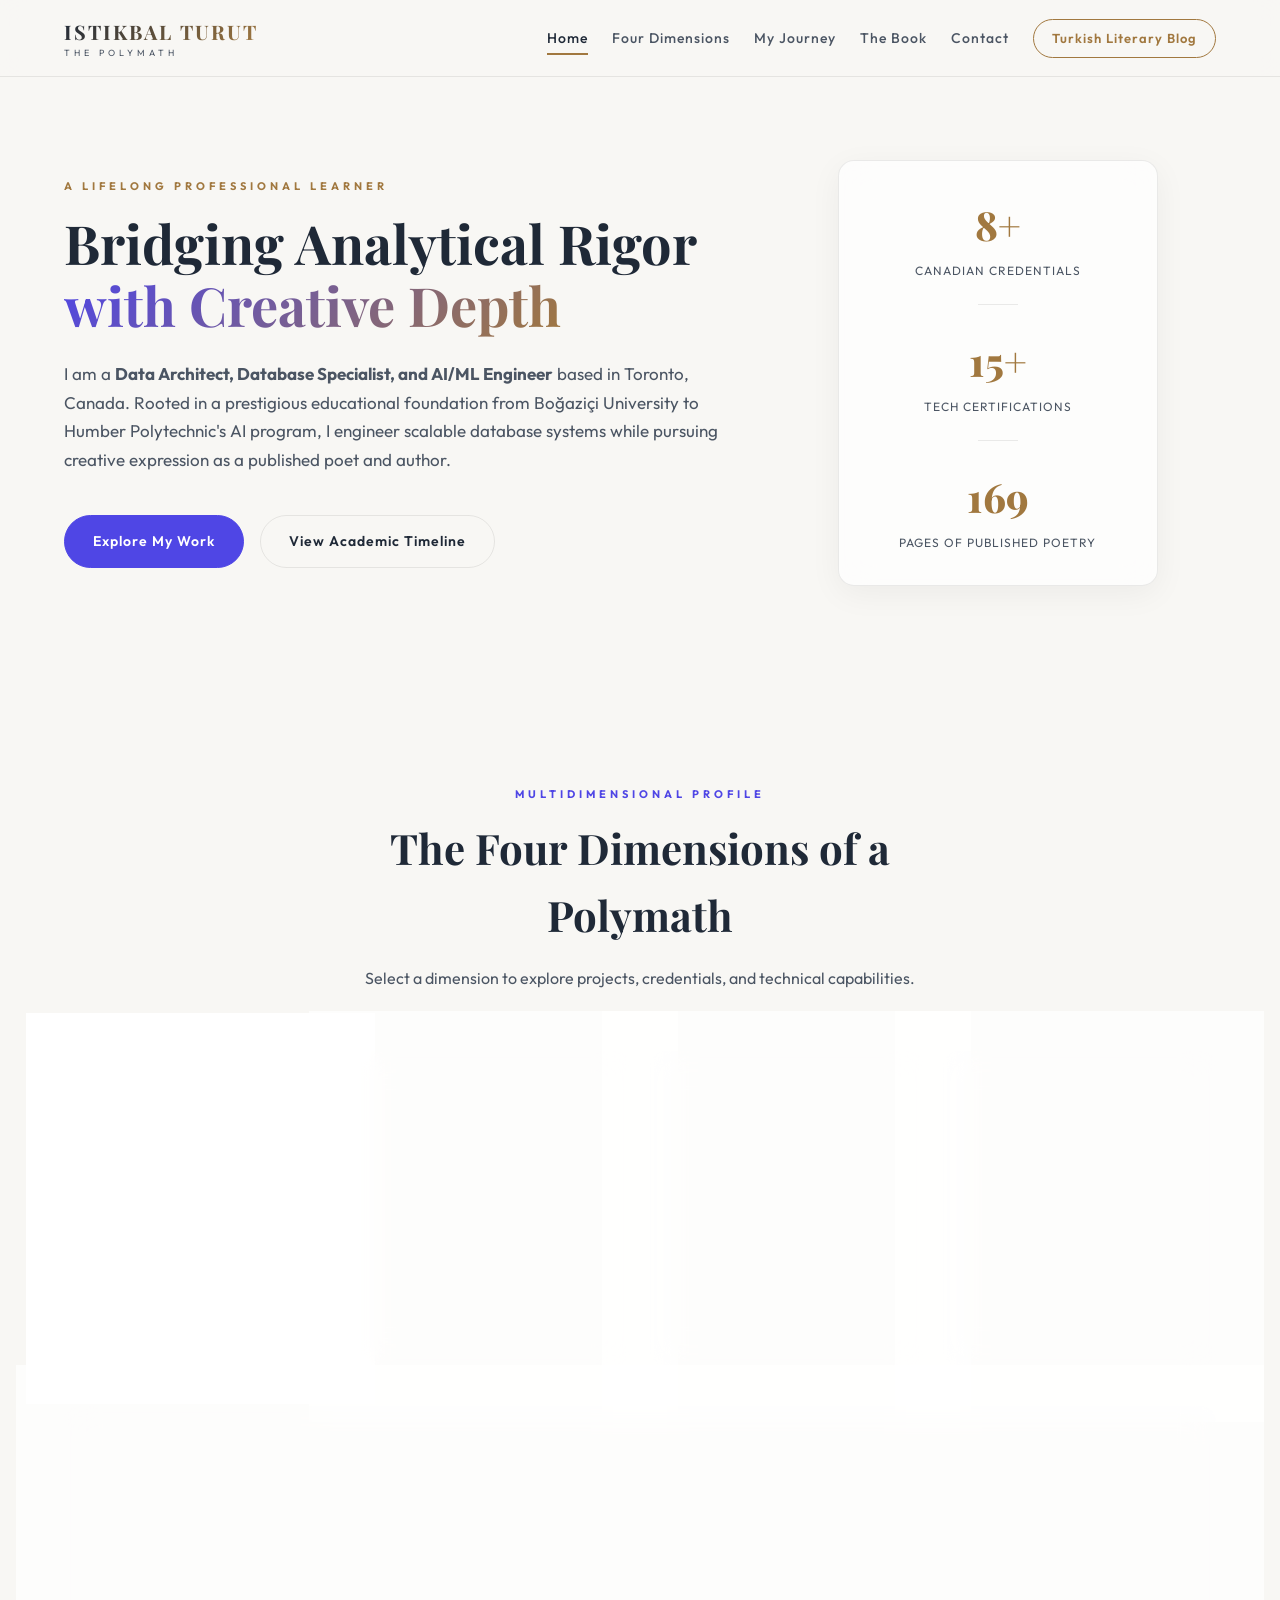
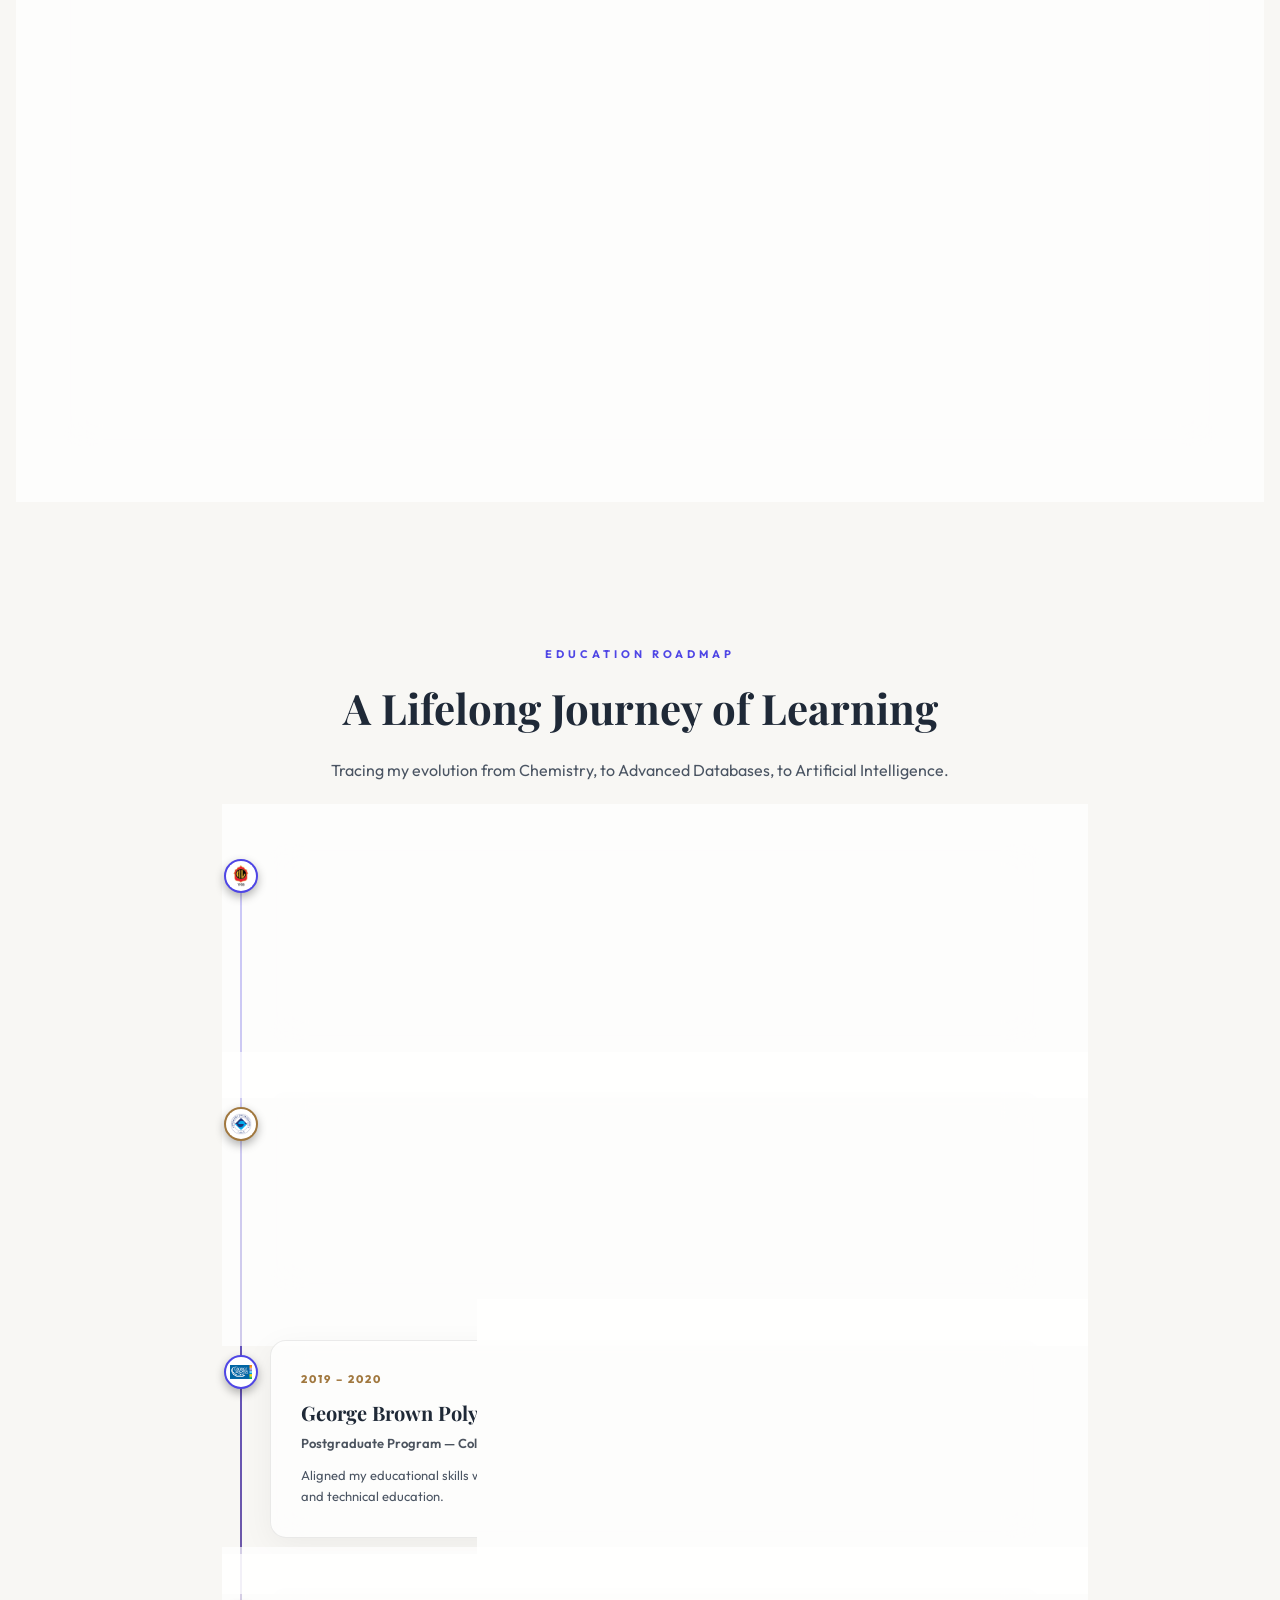
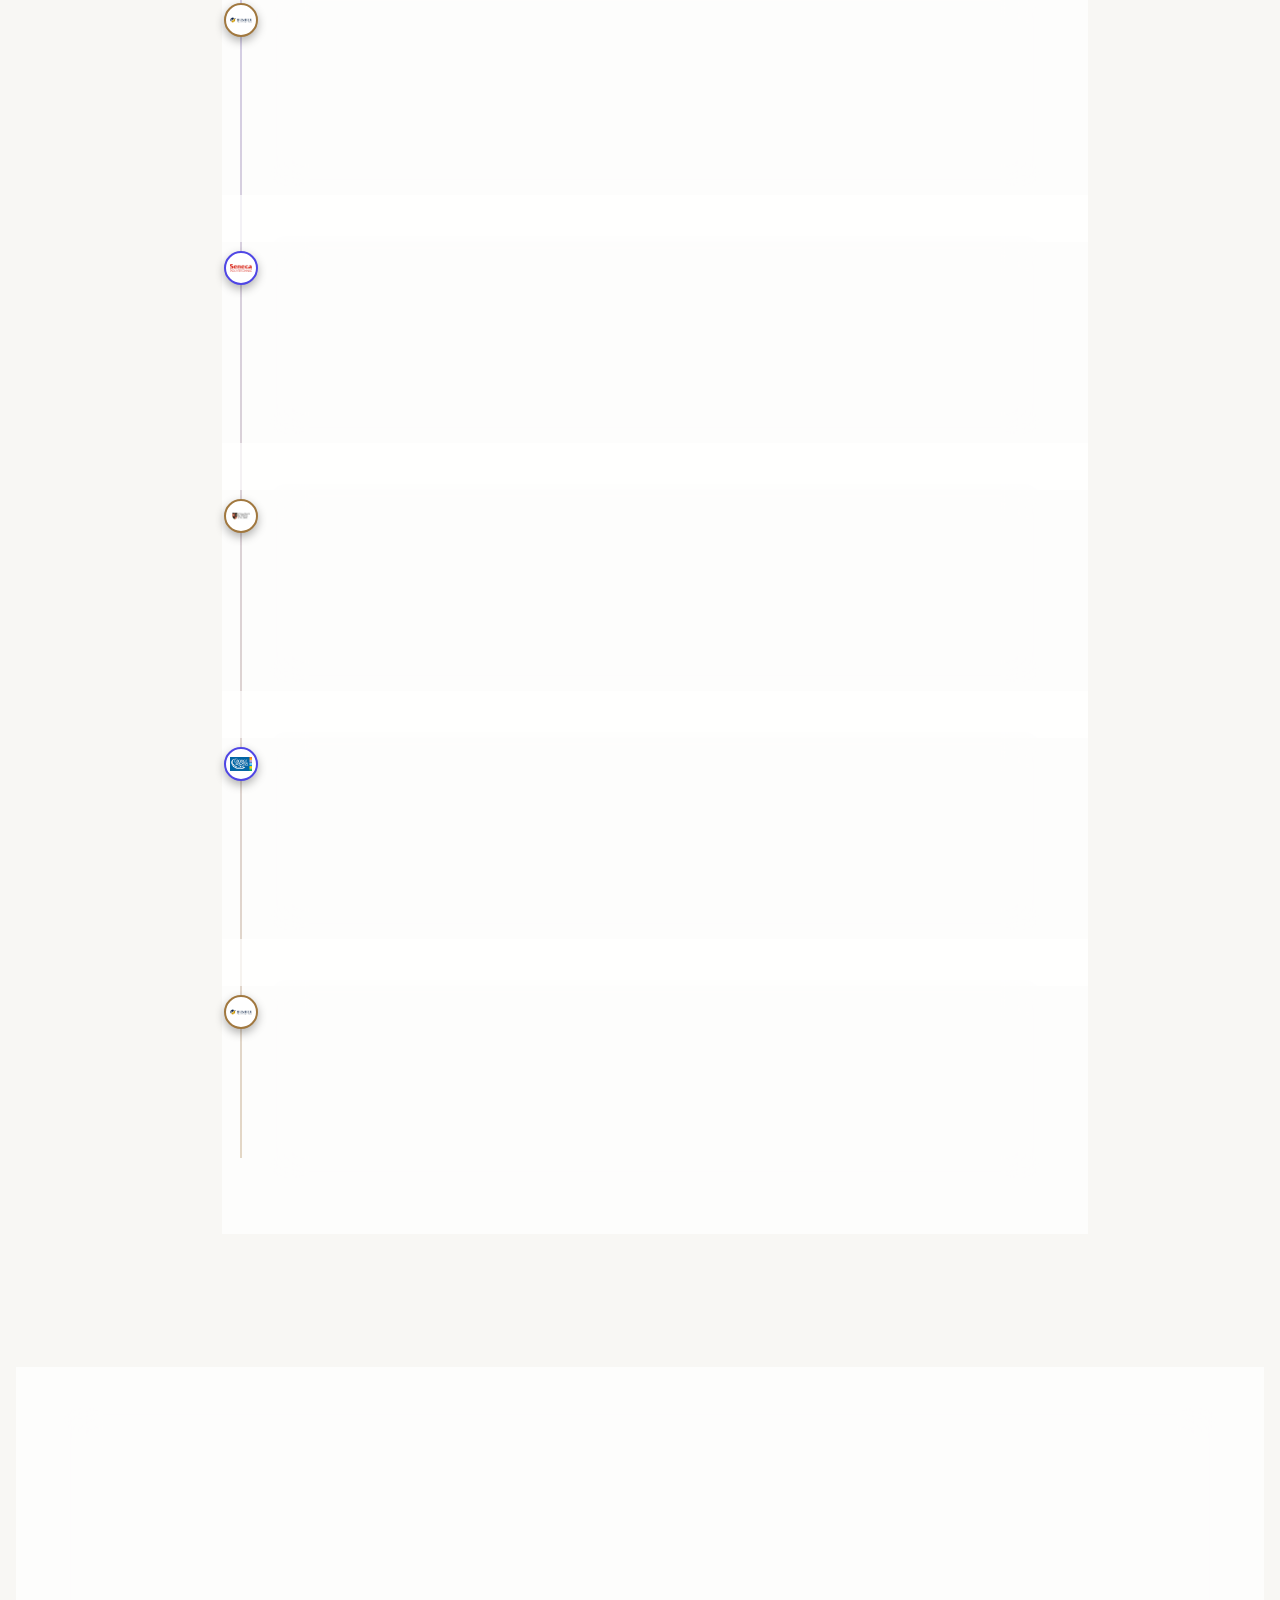
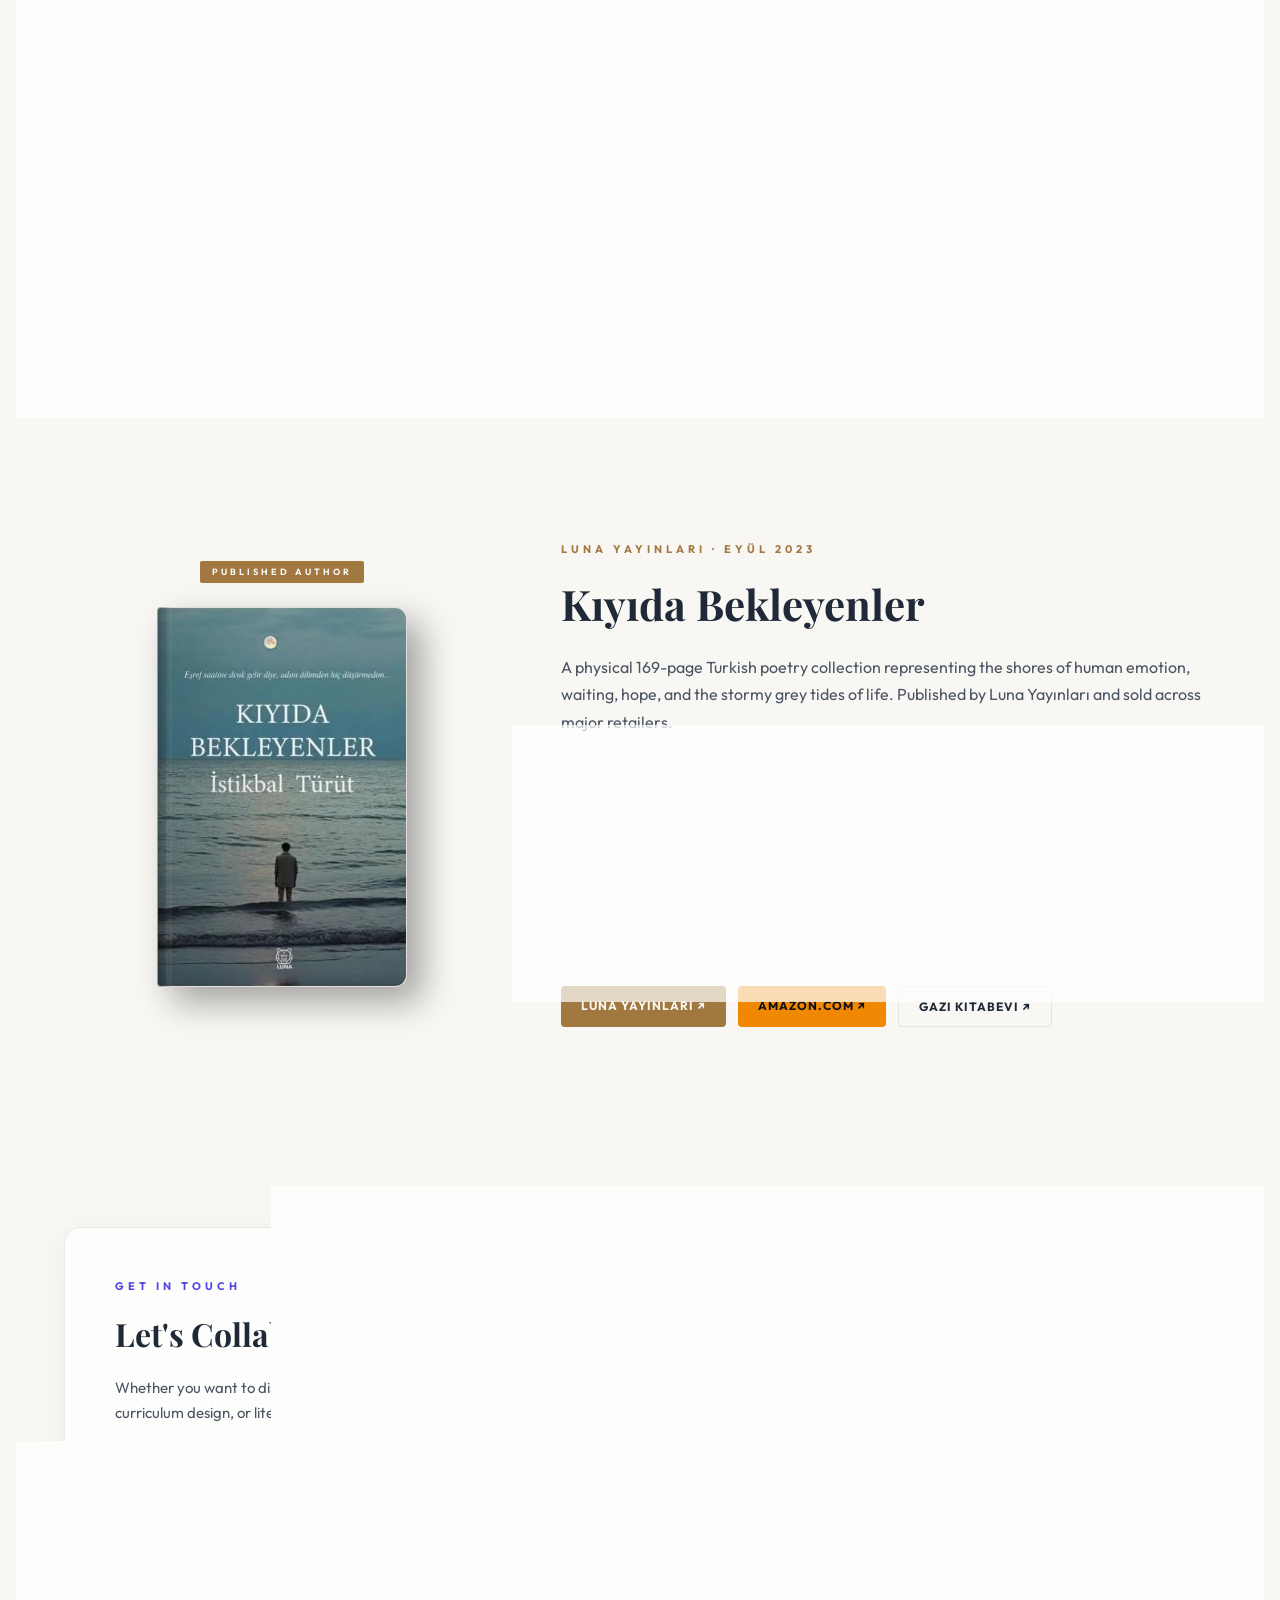
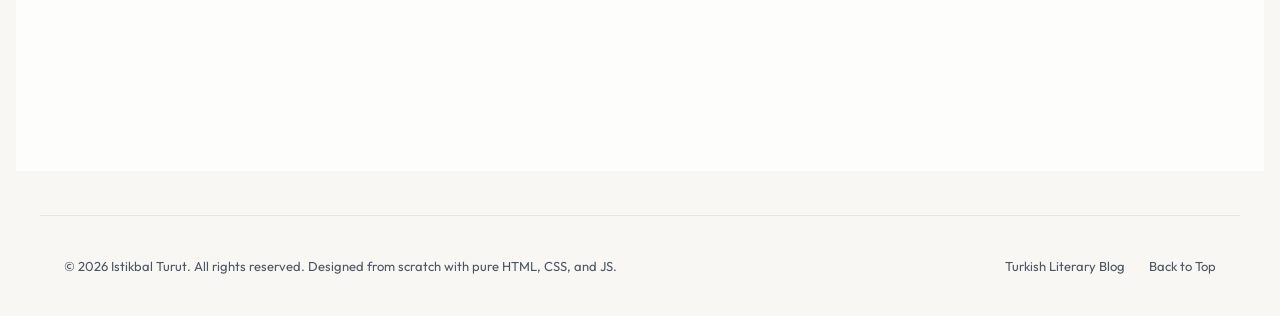
==== commit e60a2b39: "fix: enforce high-compatibility form submission and add premium button status feedback" ====
--- a/index.html
+++ b/index.html
@@ -512,6 +512,6 @@
   </footer>
 
   <!-- Script -->
-  <script src="index.js?v=1.2"></script>
+  <script src="index.js?v=1.3"></script>
 </body>
 </html>
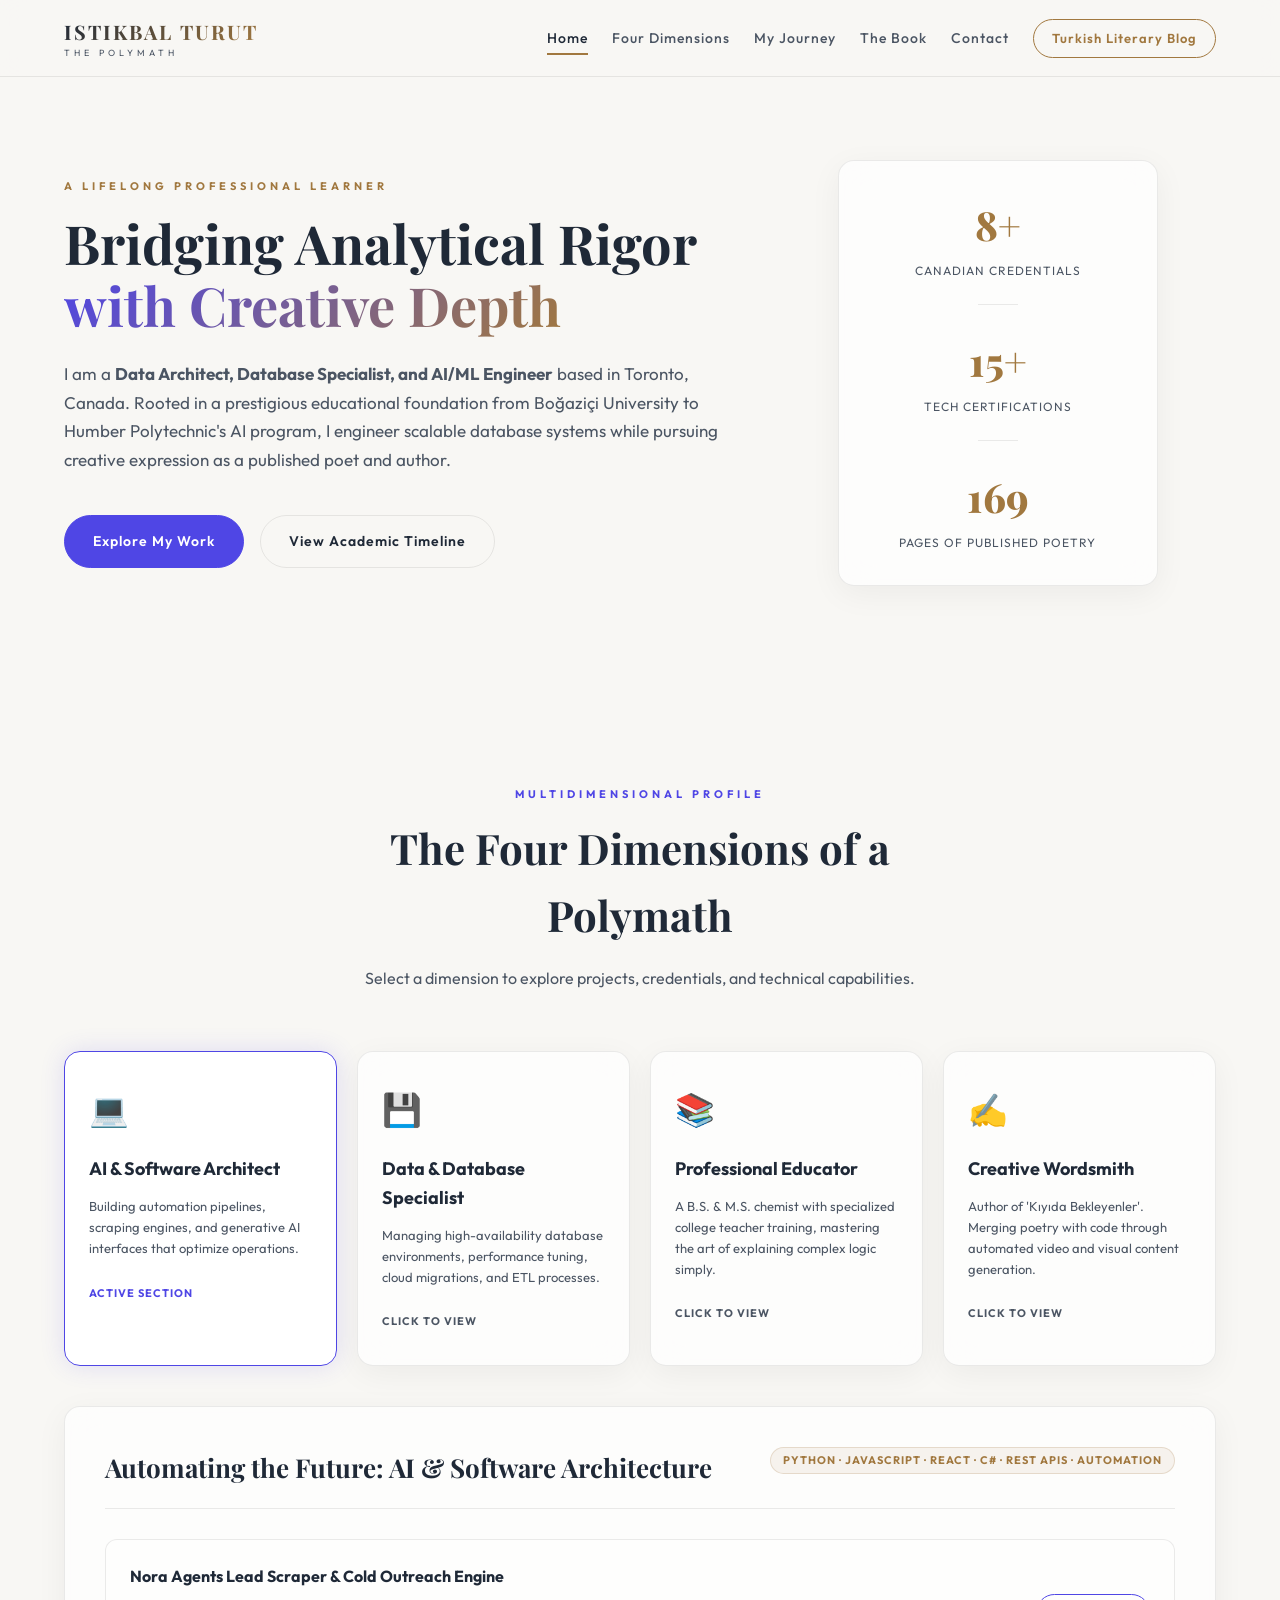
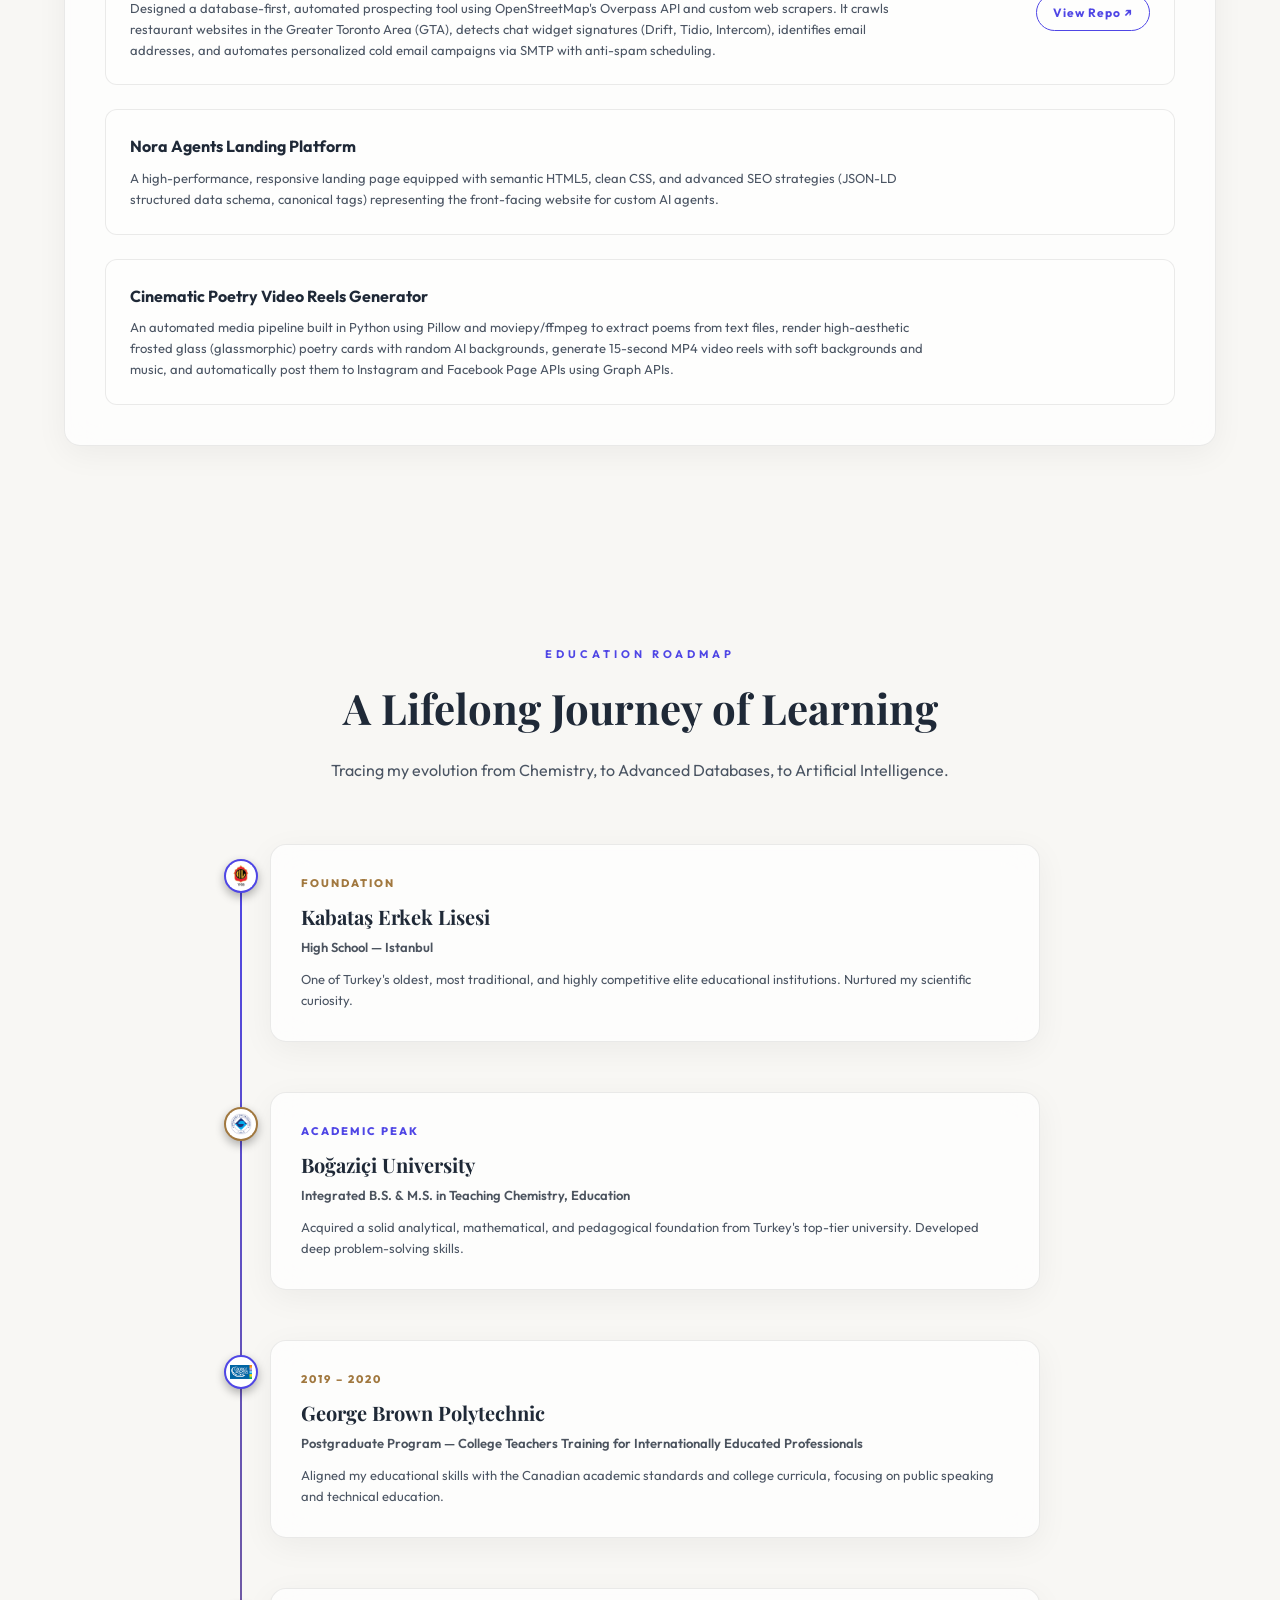
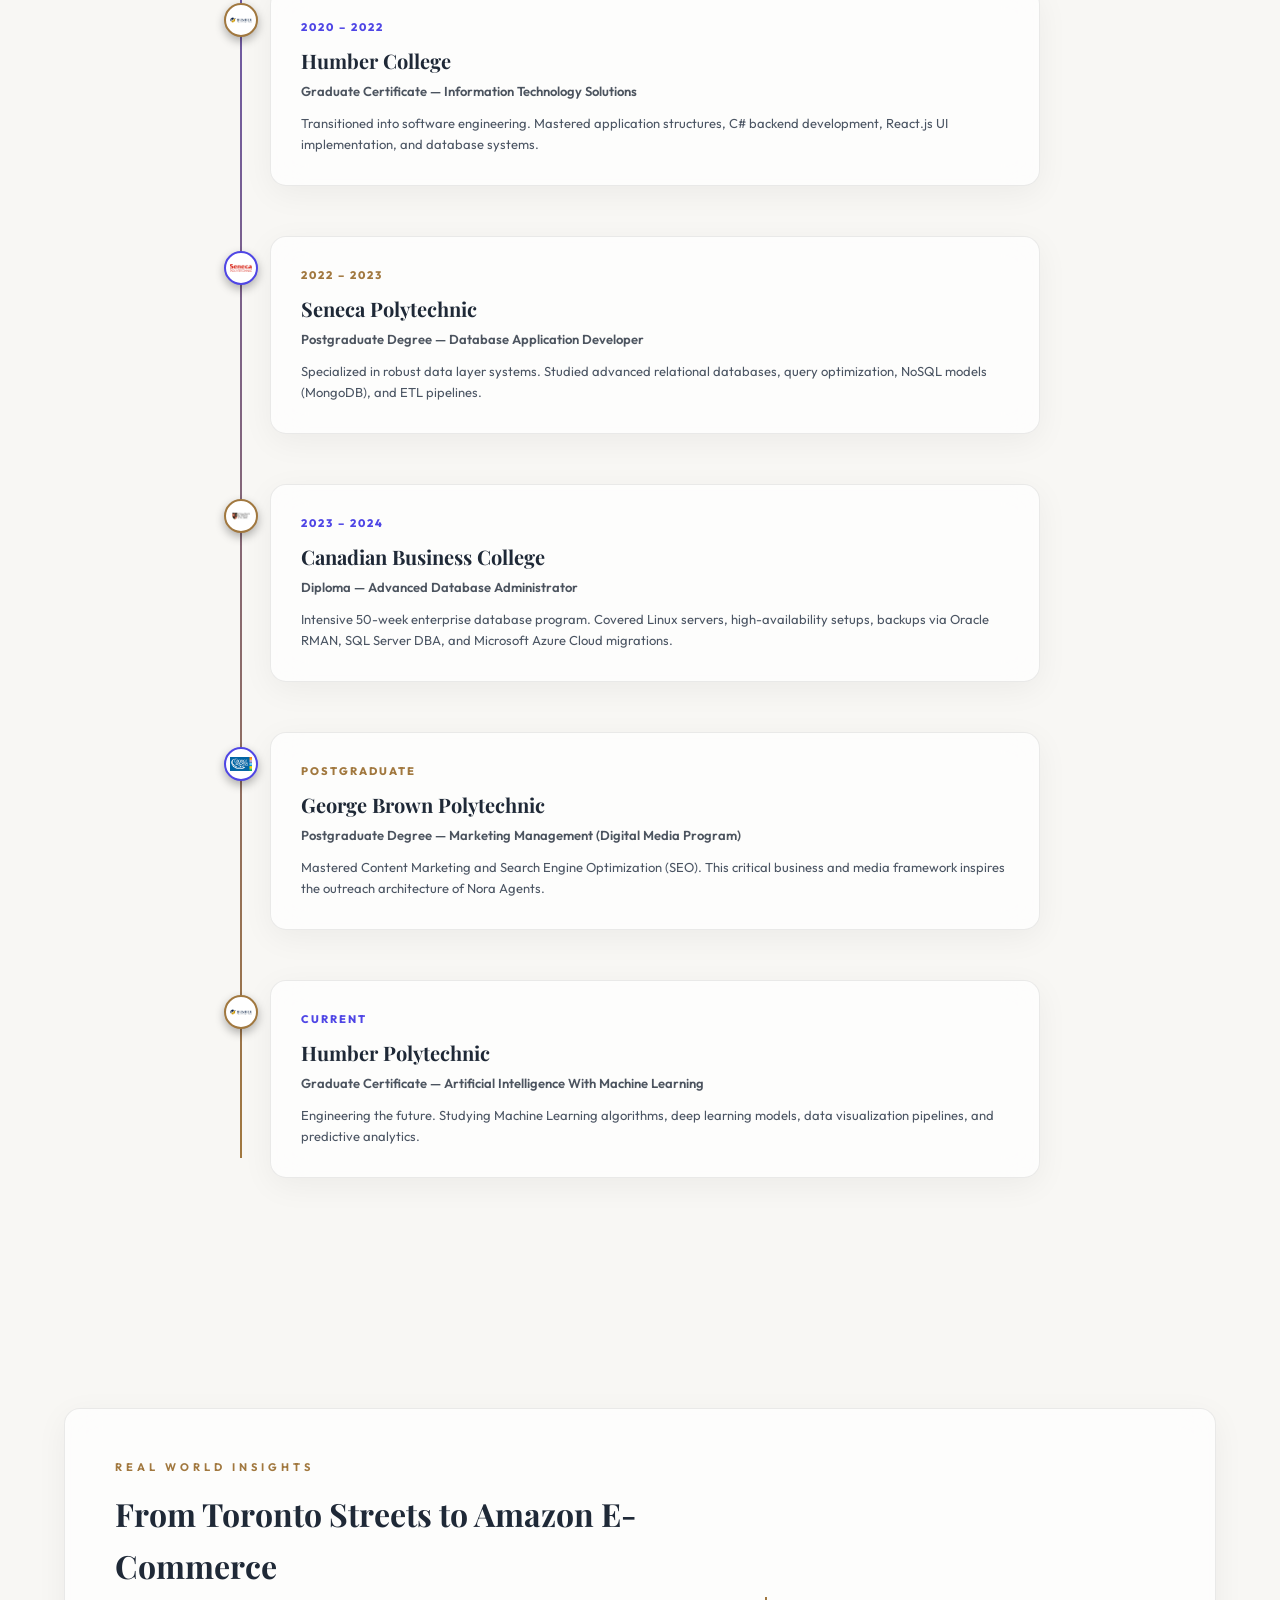
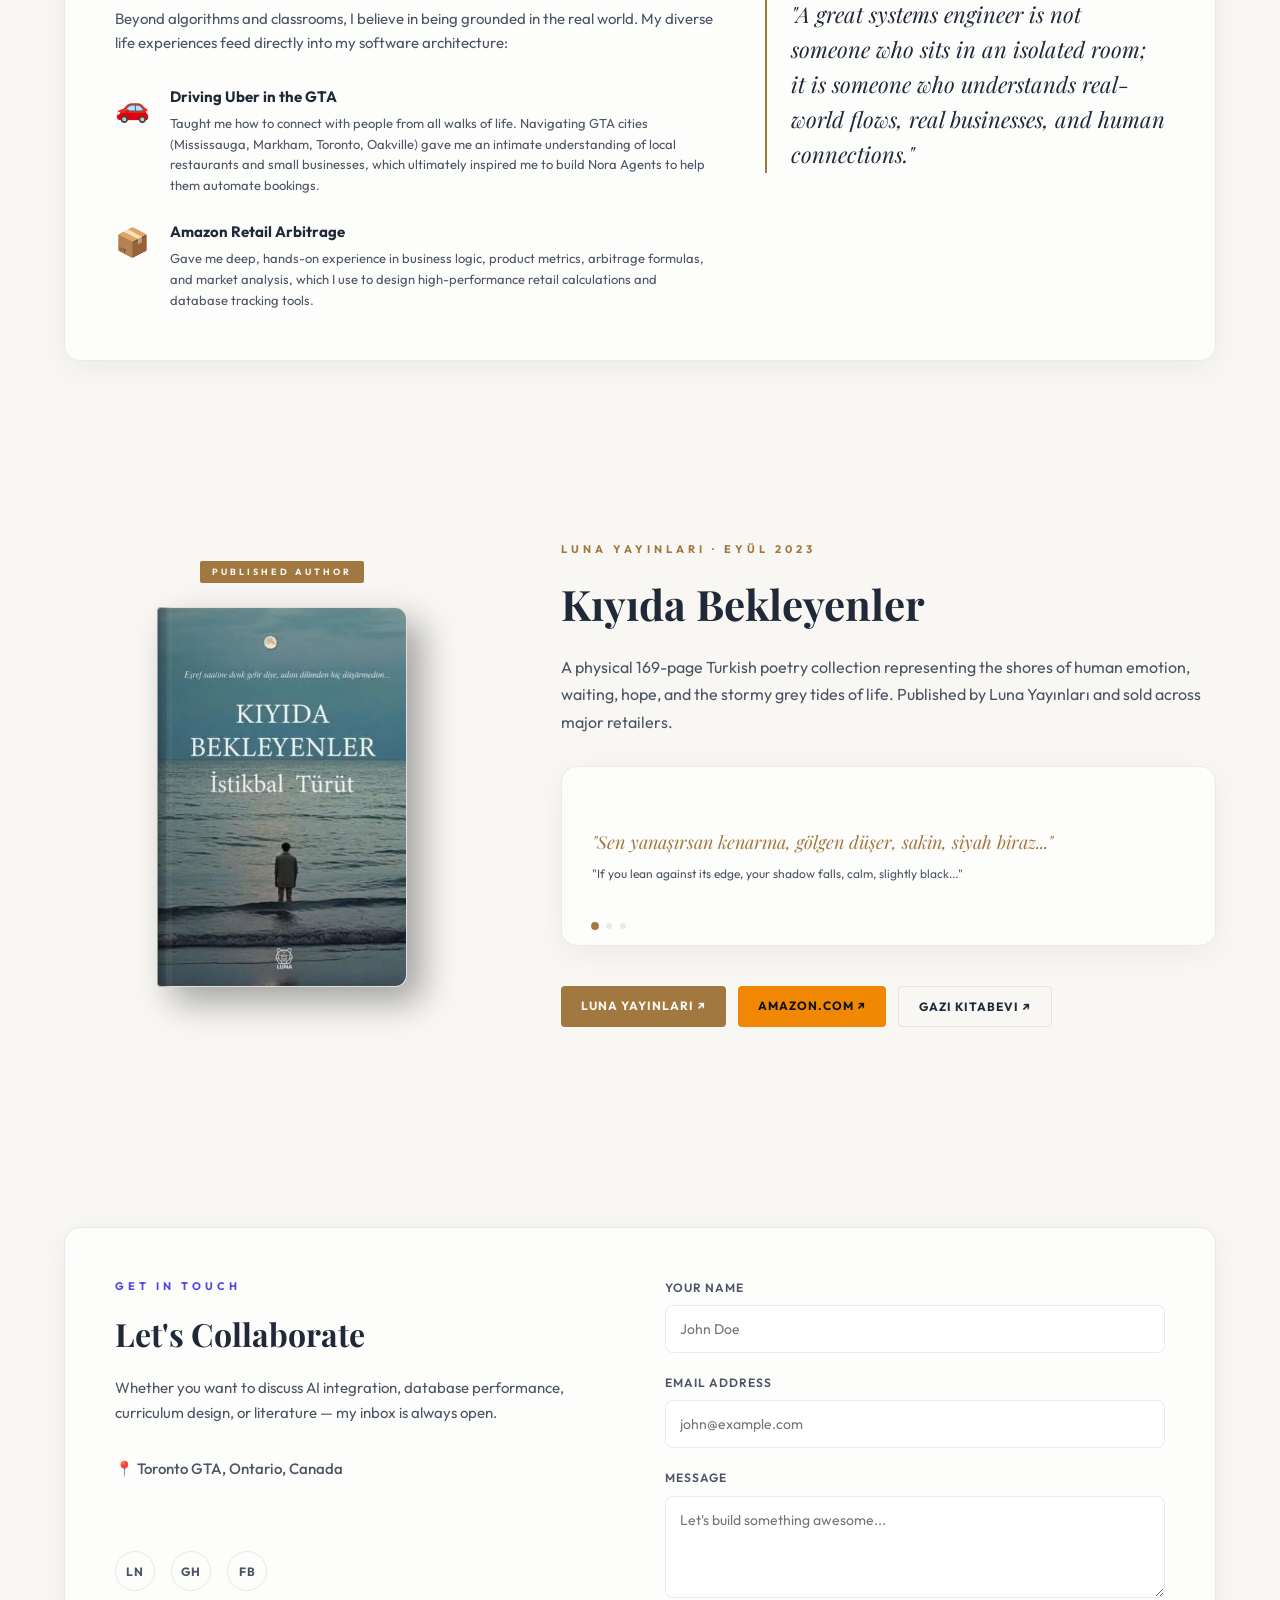
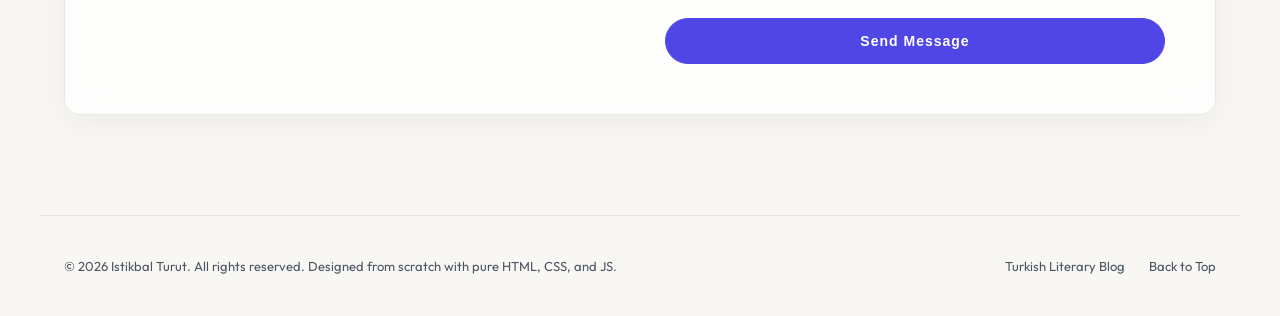
==== commit b7b51e65: "feat: integrate Web3Forms background email engine and add smart fallback mailto handler" ====
--- a/index.html
+++ b/index.html
@@ -512,6 +512,6 @@
   </footer>
 
   <!-- Script -->
-  <script src="index.js?v=1.3"></script>
+  <script src="index.js?v=1.4"></script>
 </body>
 </html>
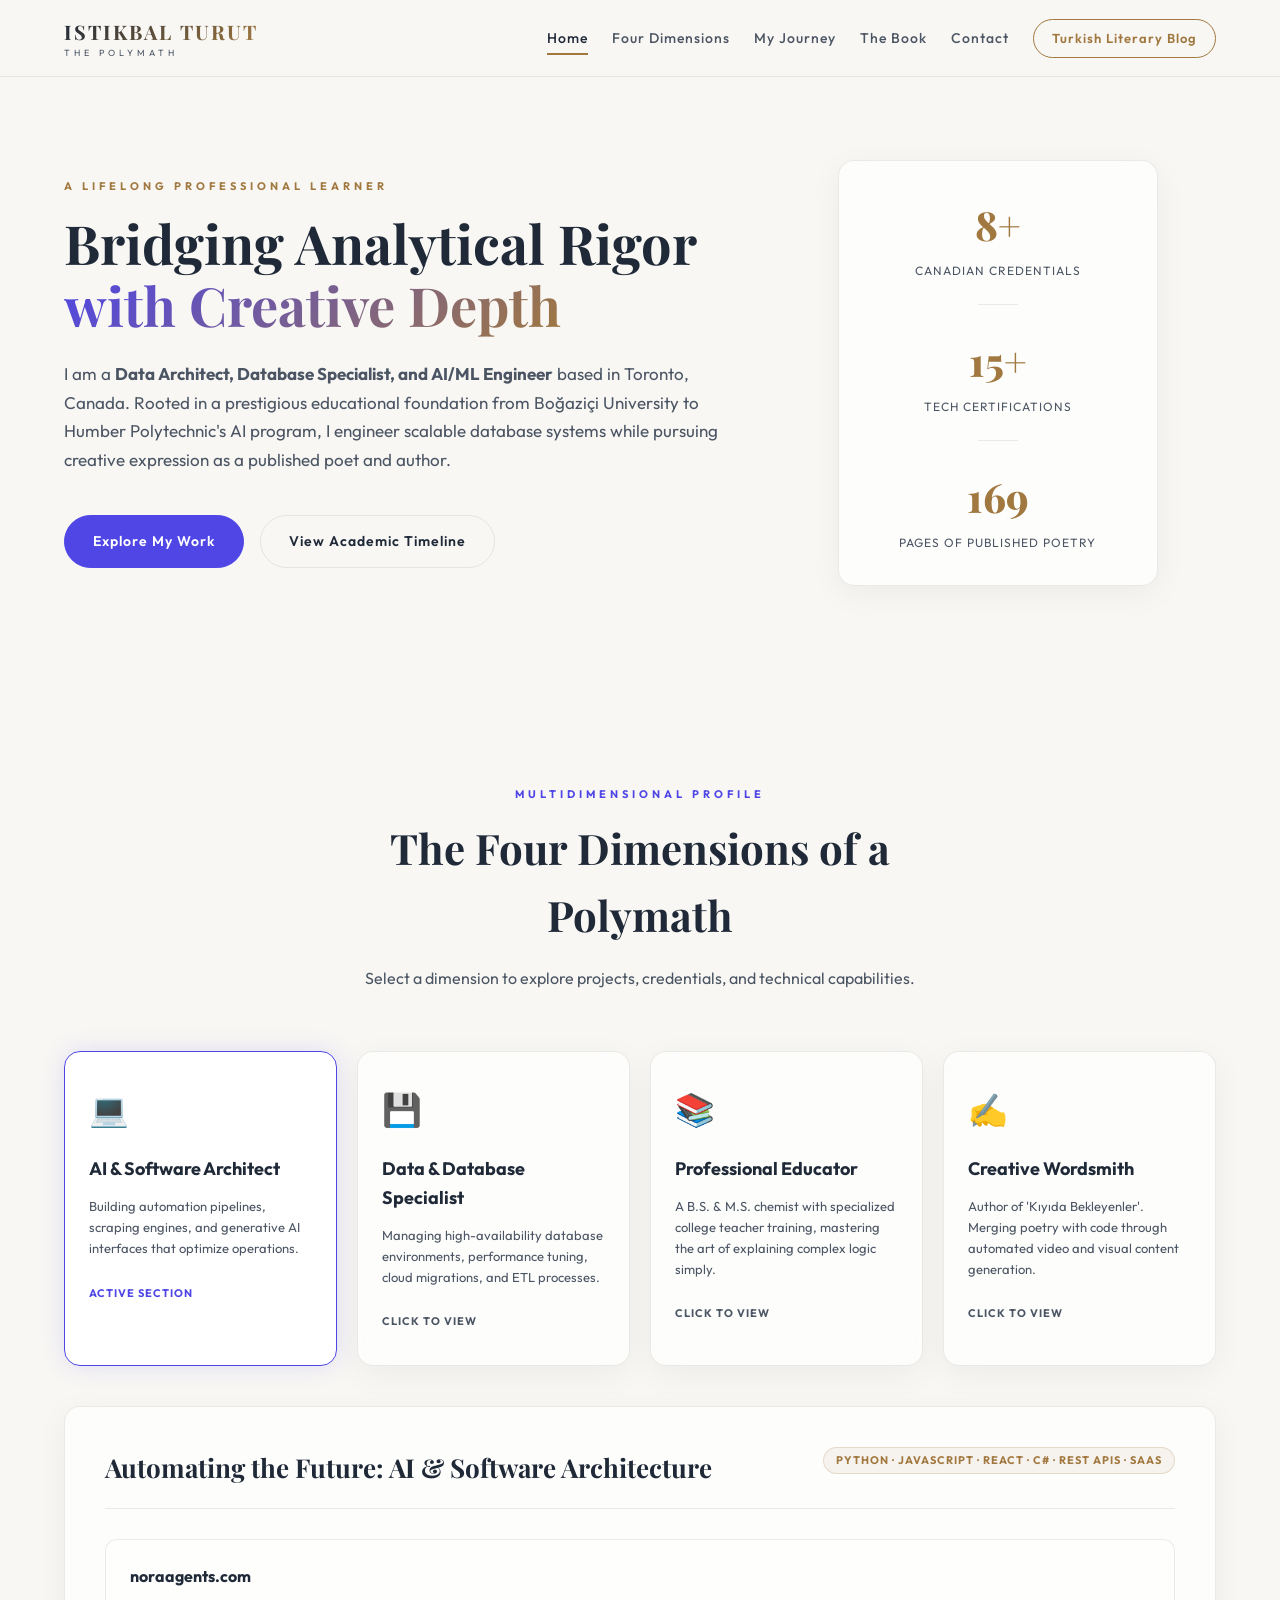
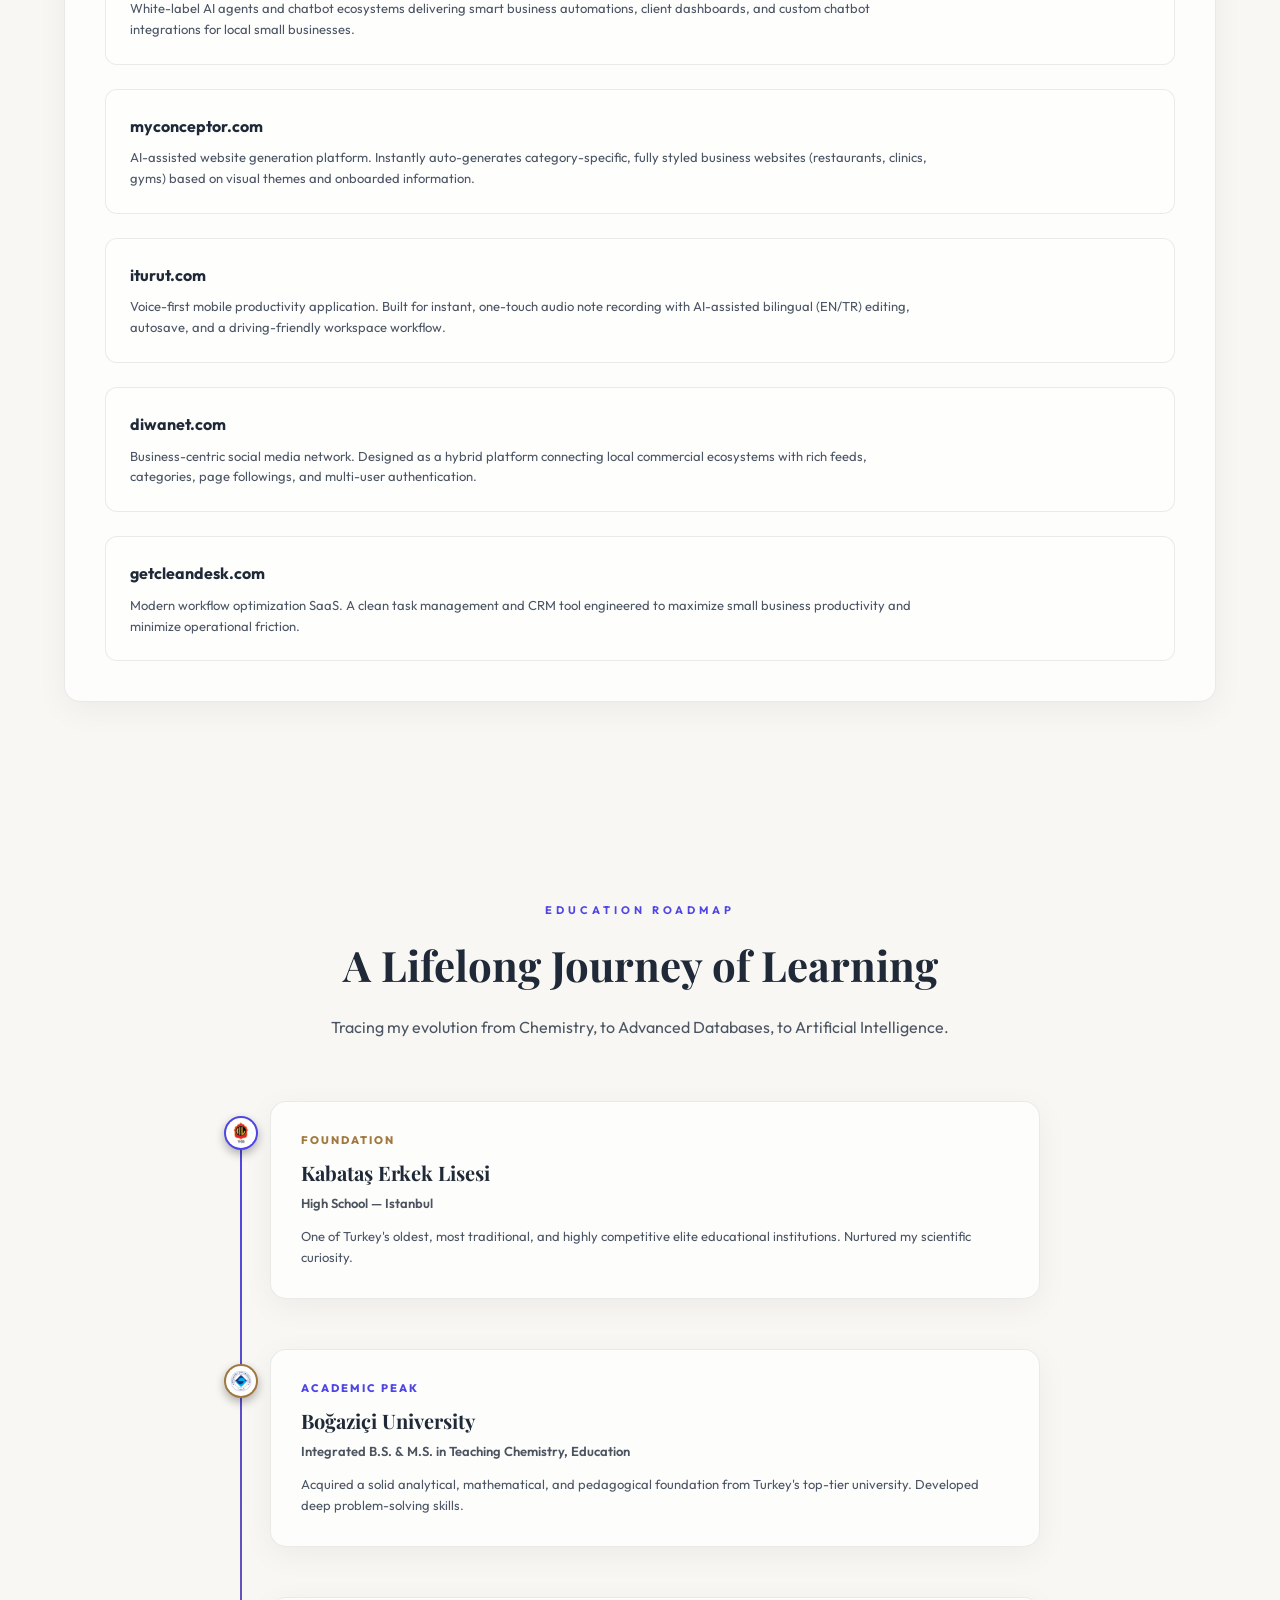
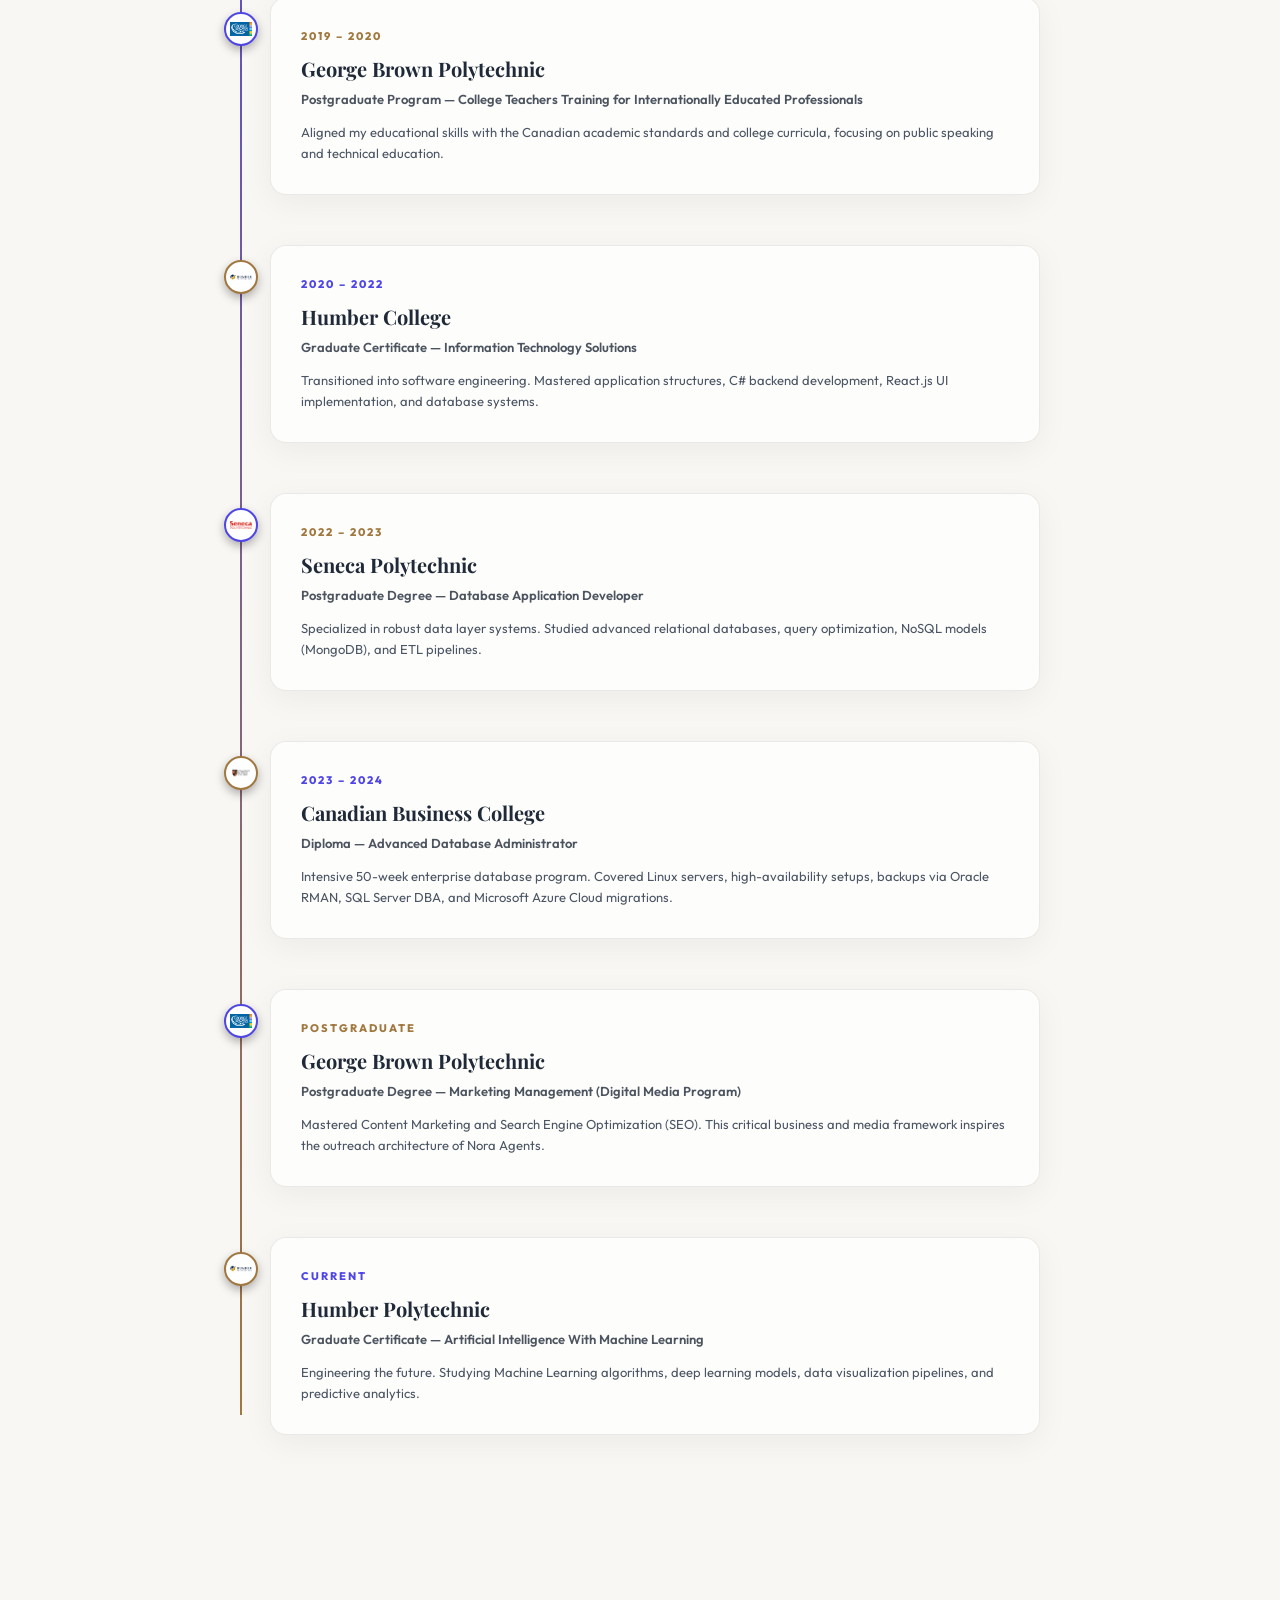
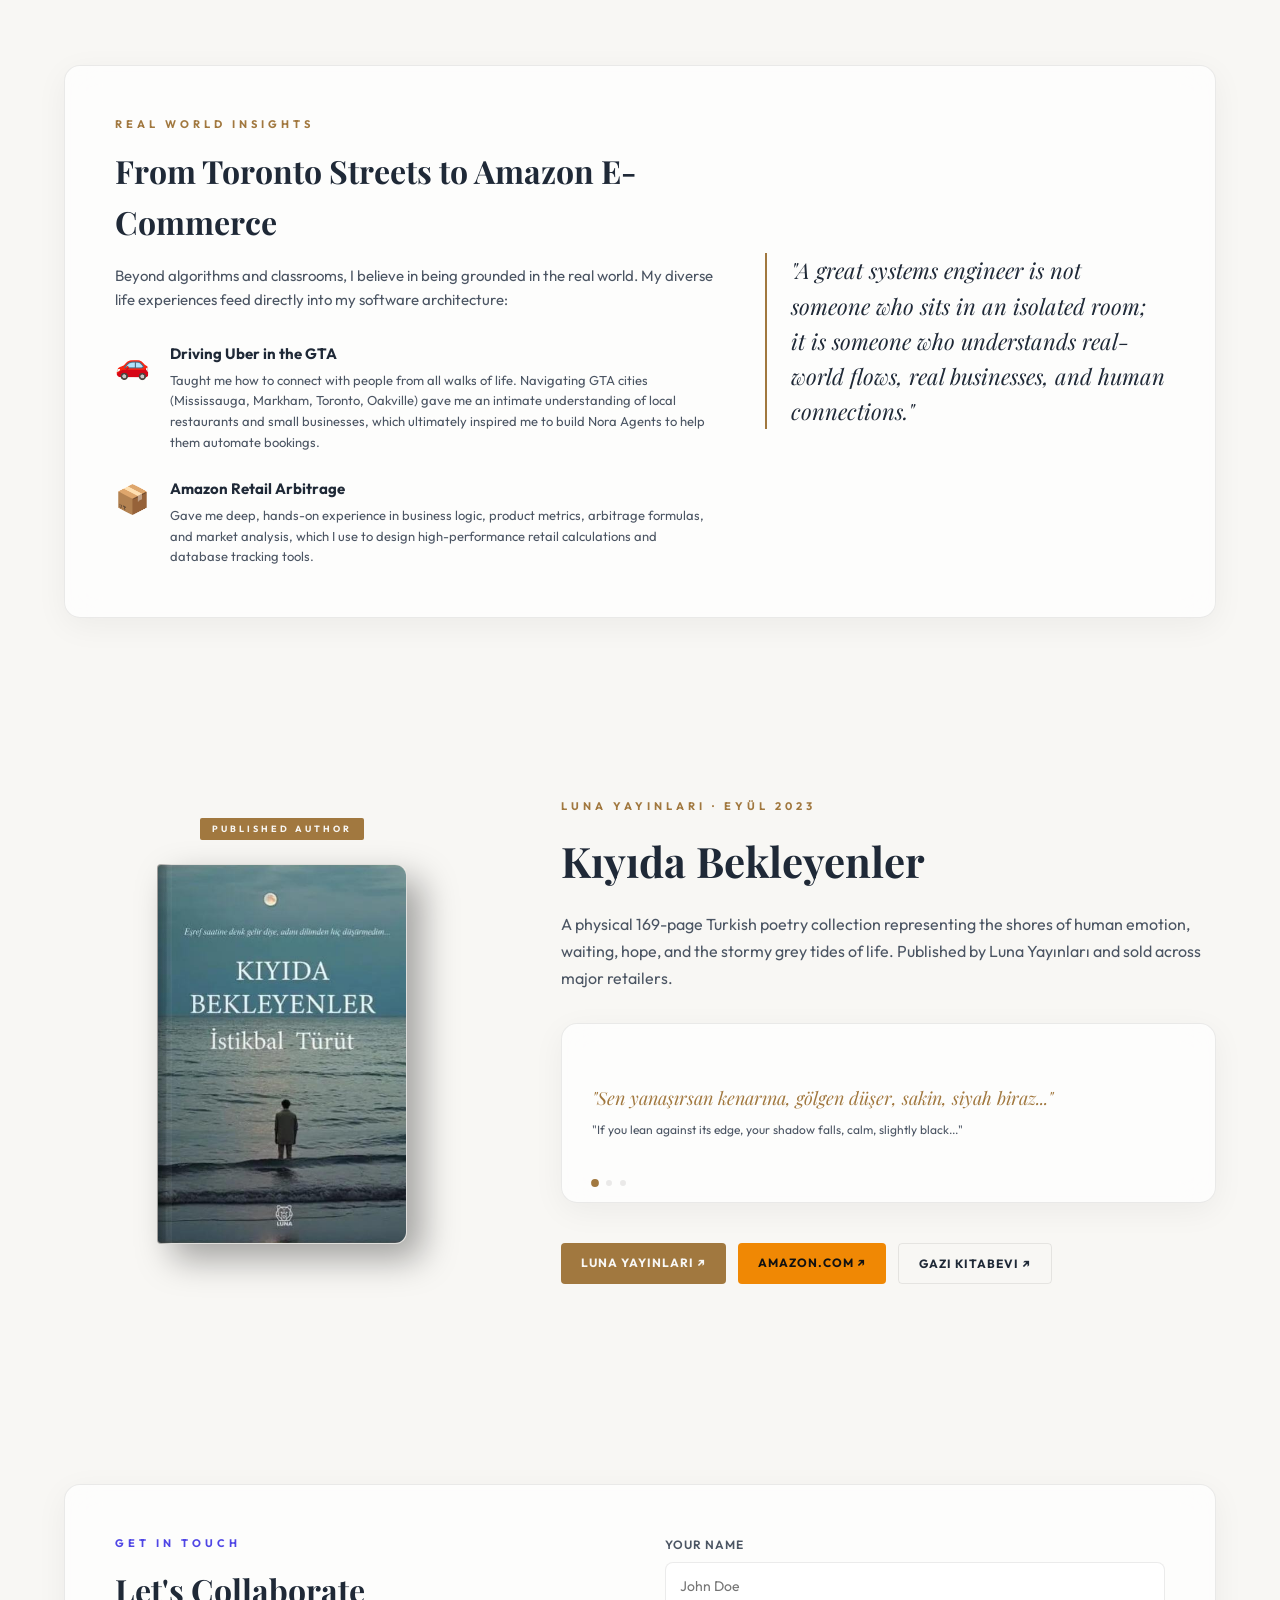
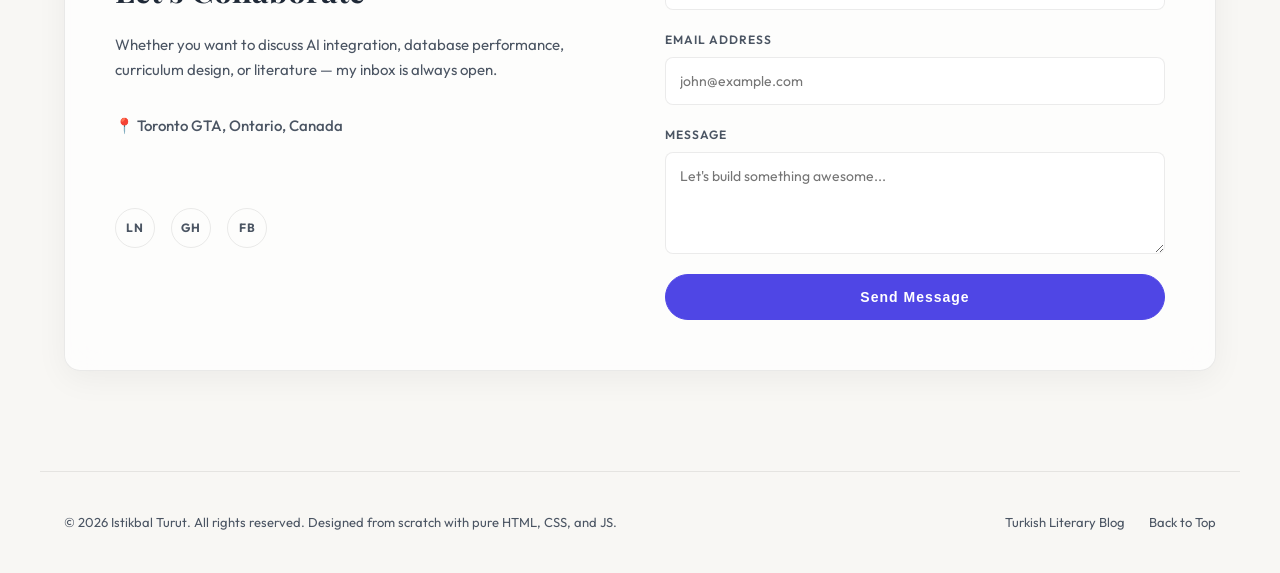
==== commit 456184d4: "feat: restructure tech, database, and author panels with concise, corrected descriptions of all real" ====
--- a/index.html
+++ b/index.html
@@ -147,30 +147,43 @@
       <div class="panel-content active" id="panel-tech">
         <div class="panel-header">
           <h4 class="panel-title">Automating the Future: AI & Software Architecture</h4>
-          <span class="tech-stack-pills">Python · JavaScript · React · C# · REST APIs · automation</span>
+          <span class="tech-stack-pills">Python · JavaScript · React · C# · REST APIs · SaaS</span>
         </div>
         <div class="panel-body">
           <div class="projects-list">
             
             <div class="project-item">
               <div class="project-info">
-                <h5>Nora Agents Lead Scraper & Cold Outreach Engine</h5>
-                <p>Designed a database-first, automated prospecting tool using OpenStreetMap's Overpass API and custom web scrapers. It crawls restaurant websites in the Greater Toronto Area (GTA), detects chat widget signatures (Drift, Tidio, Intercom), identifies email addresses, and automates personalized cold email campaigns via SMTP with anti-spam scheduling.</p>
-              </div>
-              <a href="https://github.com/istikbalt/noraagents" target="_blank" class="project-link">View Repo ↗</a>
-            </div>
-
-            <div class="project-item">
-              <div class="project-info">
-                <h5>Nora Agents Landing Platform</h5>
-                <p>A high-performance, responsive landing page equipped with semantic HTML5, clean CSS, and advanced SEO strategies (JSON-LD structured data schema, canonical tags) representing the front-facing website for custom AI agents.</p>
-              </div>
-            </div>
-
-            <div class="project-item">
-              <div class="project-info">
-                <h5>Cinematic Poetry Video Reels Generator</h5>
-                <p>An automated media pipeline built in Python using Pillow and moviepy/ffmpeg to extract poems from text files, render high-aesthetic frosted glass (glassmorphic) poetry cards with random AI backgrounds, generate 15-second MP4 video reels with soft backgrounds and music, and automatically post them to Instagram and Facebook Page APIs using Graph APIs.</p>
+                <h5>noraagents.com</h5>
+                <p>White-label AI agents and chatbot ecosystems delivering smart business automations, client dashboards, and custom chatbot integrations for local small businesses.</p>
+              </div>
+            </div>
+
+            <div class="project-item">
+              <div class="project-info">
+                <h5>myconceptor.com</h5>
+                <p>AI-assisted website generation platform. Instantly auto-generates category-specific, fully styled business websites (restaurants, clinics, gyms) based on visual themes and onboarded information.</p>
+              </div>
+            </div>
+
+            <div class="project-item">
+              <div class="project-info">
+                <h5>iturut.com</h5>
+                <p>Voice-first mobile productivity application. Built for instant, one-touch audio note recording with AI-assisted bilingual (EN/TR) editing, autosave, and a driving-friendly workspace workflow.</p>
+              </div>
+            </div>
+
+            <div class="project-item">
+              <div class="project-info">
+                <h5>diwanet.com</h5>
+                <p>Business-centric social media network. Designed as a hybrid platform connecting local commercial ecosystems with rich feeds, categories, page followings, and multi-user authentication.</p>
+              </div>
+            </div>
+
+            <div class="project-item">
+              <div class="project-info">
+                <h5>getcleandesk.com</h5>
+                <p>Modern workflow optimization SaaS. A clean task management and CRM tool engineered to maximize small business productivity and minimize operational friction.</p>
               </div>
             </div>
 
@@ -181,23 +194,33 @@
       <!-- Panel 2: Data & Database Specialist -->
       <div class="panel-content" id="panel-data">
         <div class="panel-header">
-          <h4 class="panel-title">Engineering Core Infrastructures: Database Systems</h4>
-          <span class="tech-stack-pills">Oracle 19c · Microsoft Azure · Microsoft SQL Server · MongoDB · Linux · ETL · RMAN</span>
+          <h4 class="panel-title">Engineering Core Infrastructures: Database Systems & Cloud Solutions</h4>
+          <span class="tech-stack-pills">Oracle 19c · Azure · SQL Server · PostgreSQL · RMAN · WHMCS</span>
         </div>
         <div class="panel-body">
-          <div class="skills-highlight-grid">
-            <div class="skill-highlight-card">
-              <h6>Enterprise Database Administration</h6>
-              <p>50-week Advanced Database Administrator Diploma program at CBC. Proficient in managing high-volume enterprise databases, backups/recovery via Oracle RMAN, configuring Linux servers, and deploying databases on Microsoft Azure.</p>
-            </div>
-            <div class="skill-highlight-card">
-              <h6>Database Application Development</h6>
-              <p>Postgraduate degree in Database Application Developer at Seneca. Built complex database-driven backends, optimized SQL queries, designed Entity Relationship Diagrams (ERD), and integrated relational databases (PostgreSQL/MySQL) with NoSQL architectures (MongoDB).</p>
-            </div>
-            <div class="skill-highlight-card">
-              <h6>ETL & Big Data Optimizations</h6>
-              <p>Specialized in Extract, Transform, and Load (ETL) data pipelines. Experienced in processing high-velocity data, data integration, schema definitions, and optimizing data streams for analytical workloads.</p>
-            </div>
+          <div class="projects-list">
+            
+            <div class="project-item">
+              <div class="project-info">
+                <h5>datominds.com</h5>
+                <p>A data-driven consulting firm and SaaS platform. Delivers smart web solutions, customized business dashboards, cloud integrations, and database performance optimization.</p>
+              </div>
+            </div>
+
+            <div class="project-item">
+              <div class="project-info">
+                <h5>noradomain.com</h5>
+                <p>White-label domain registration and infrastructure hosting platform. Features WHMCS billing integration, OpenSRS API automation, DNS management, and automated reseller ecosystems.</p>
+              </div>
+            </div>
+
+            <div class="project-item">
+              <div class="project-info">
+                <h5>arsiv.ca</h5>
+                <p>A structured data archiving and indexing platform. Designed for long-term document preservation, importing clean JSON datasets from social archives, and multi-lingual document parsing.</p>
+              </div>
+            </div>
+
           </div>
         </div>
       </div>
@@ -249,17 +272,31 @@
           <span class="tech-stack-pills">Kıyıda Bekleyenler · Luna Publishing · Poetry Automation · Art & Technology</span>
         </div>
         <div class="panel-body">
-          <div class="poetry-intro">
-            <p>
-              Literature is my primary medium for perceiving and expressing the complexities of the human condition. I am the published author of **"Kıyıda Bekleyenler"** ("Those Waiting on the Shore"), a 169-page physical collection of Turkish poetry released by Luna Publishing in September 2023.
-            </p>
-            <p>
-              My belief in the profound impact of language inspired me not only to write, but to explore the intersection of art and software engineering. I engineered a custom Python automation pipeline that dynamically extracts poems, renders them into high-aesthetic glassmorphic video reels, and auto-posts them to social media APIs—allowing classical literature to thrive in the modern digital landscape.
-            </p>
-            <div class="poetry-cta-box">
-              <p><em>"Fırtınalarda mesela, korkunç gri... Dalgalarda köpürmüş beyaz... Sen yanaşırsan kenarına, gölgen düşer, sakin, siyah biraz..."</em> — Kıyıda Bekleyenler</p>
-              <a href="#book" class="btn btn-primary btn-sm">Explore Book Details</a>
-            </div>
+          <div class="projects-list">
+            
+            <div class="project-item">
+              <div class="project-info">
+                <h5>istikbalturut.com</h5>
+                <p>Personal brand, writing archive, and Turkish poetry publishing platform. A custom WordPress platform focused on long-form essays, social observations, and educational reflections. Features custom WordPress plugin integrations, SEO-optimized poem pages, and a structured archive engine managing thousands of writings.</p>
+              </div>
+              <a href="https://www.istikbalturut.com" target="_blank" class="project-link">Visit Site ↗</a>
+            </div>
+
+            <div class="project-item">
+              <div class="project-info">
+                <h5>Cinematic Poetry Video Reels Generator</h5>
+                <p>An automated media pipeline built in Python using Pillow and moviepy/ffmpeg to extract poems from text files, render high-aesthetic frosted glass (glassmorphic) poetry cards with random AI backgrounds, generate 15-second MP4 video reels with soft backgrounds and music, and automatically post them to Instagram and Facebook Page APIs using Graph APIs.</p>
+              </div>
+            </div>
+
+            <div class="project-item" style="border: 1px dashed rgba(var(--color-accent-rgb), 0.35); background: rgba(var(--color-accent-rgb), 0.02);">
+              <div class="project-info">
+                <h5 style="color: var(--color-accent);">Published Book: Kıyıda Bekleyenler</h5>
+                <p>A physical 169-page Turkish poetry collection representing the shores of human emotion, waiting, hope, and the stormy grey tides of life. Published by Luna Yayınları and sold across major retailers.</p>
+              </div>
+              <a href="#book" class="project-link" style="color: var(--color-accent); border-color: var(--color-accent);">View Book Details ↗</a>
+            </div>
+
           </div>
         </div>
       </div>
@@ -512,6 +549,6 @@
   </footer>
 
   <!-- Script -->
-  <script src="index.js?v=1.4"></script>
+  <script src="index.js?v=1.5"></script>
 </body>
 </html>
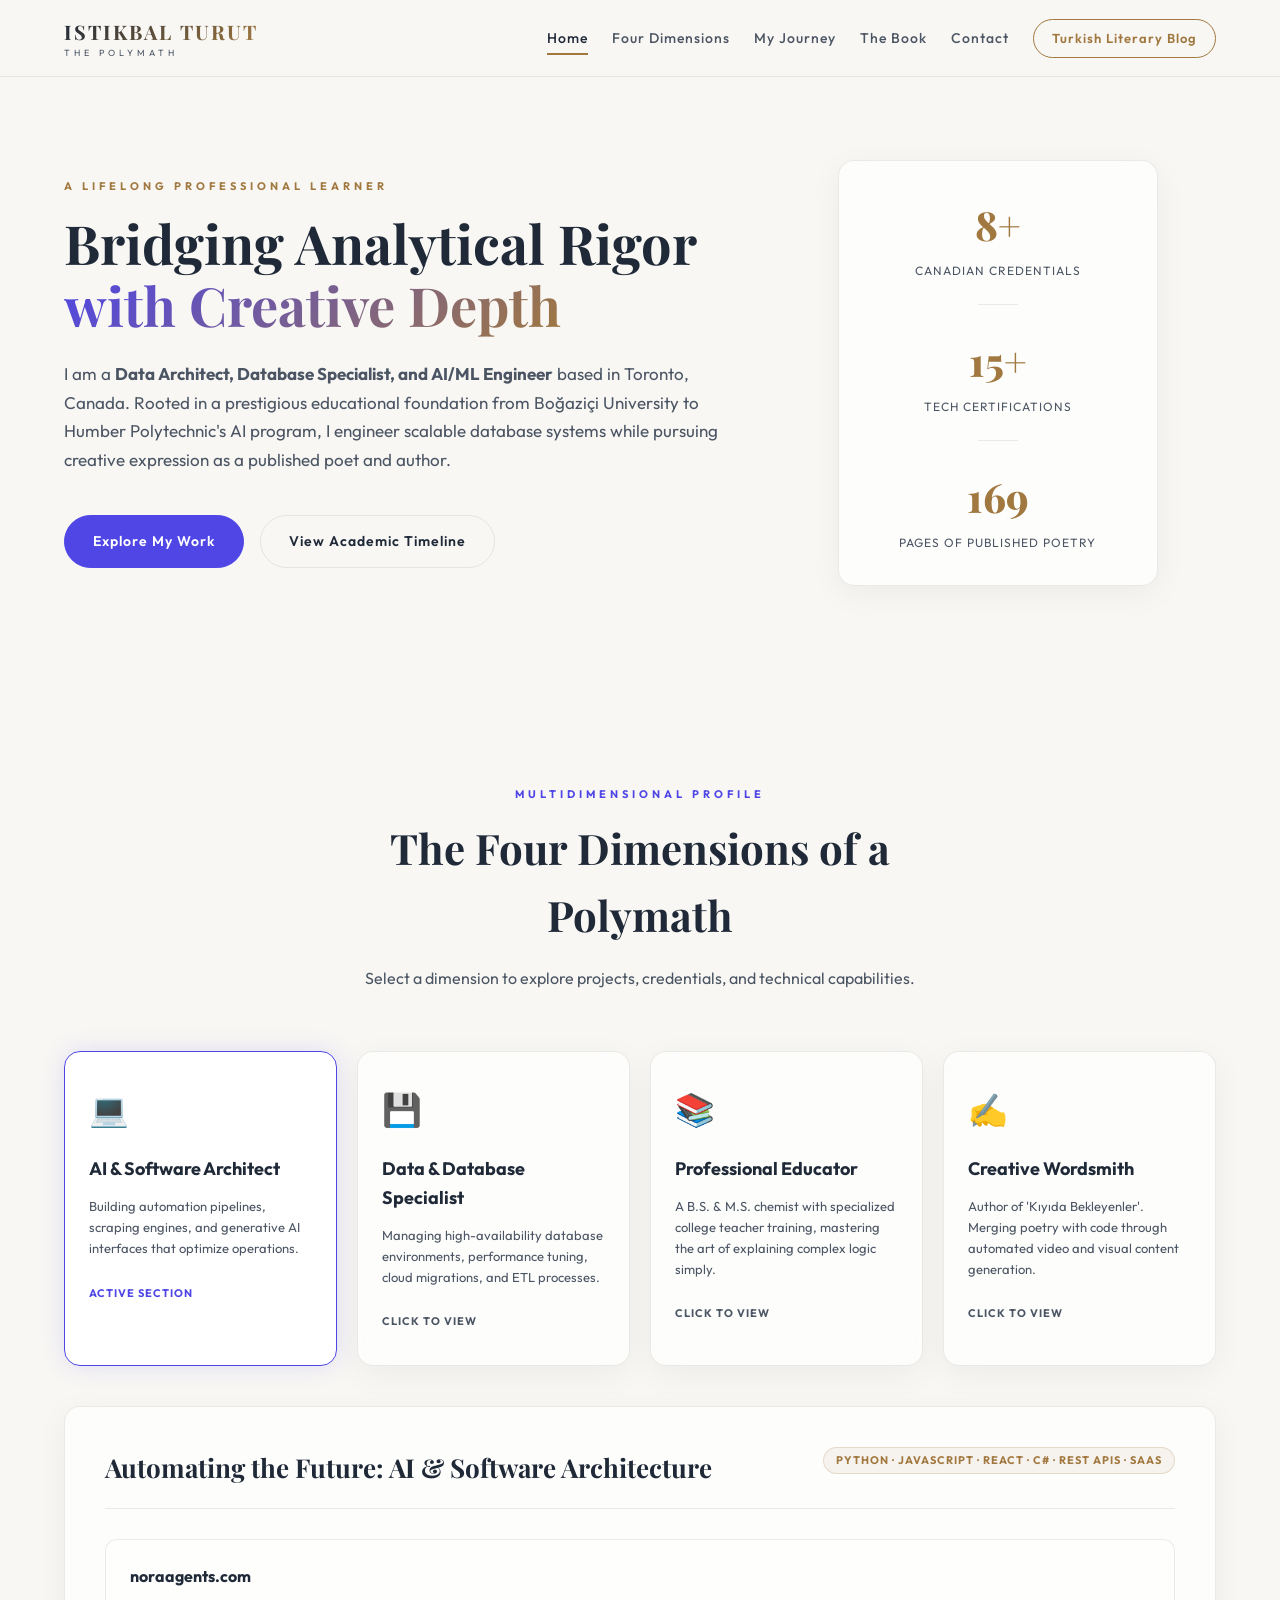
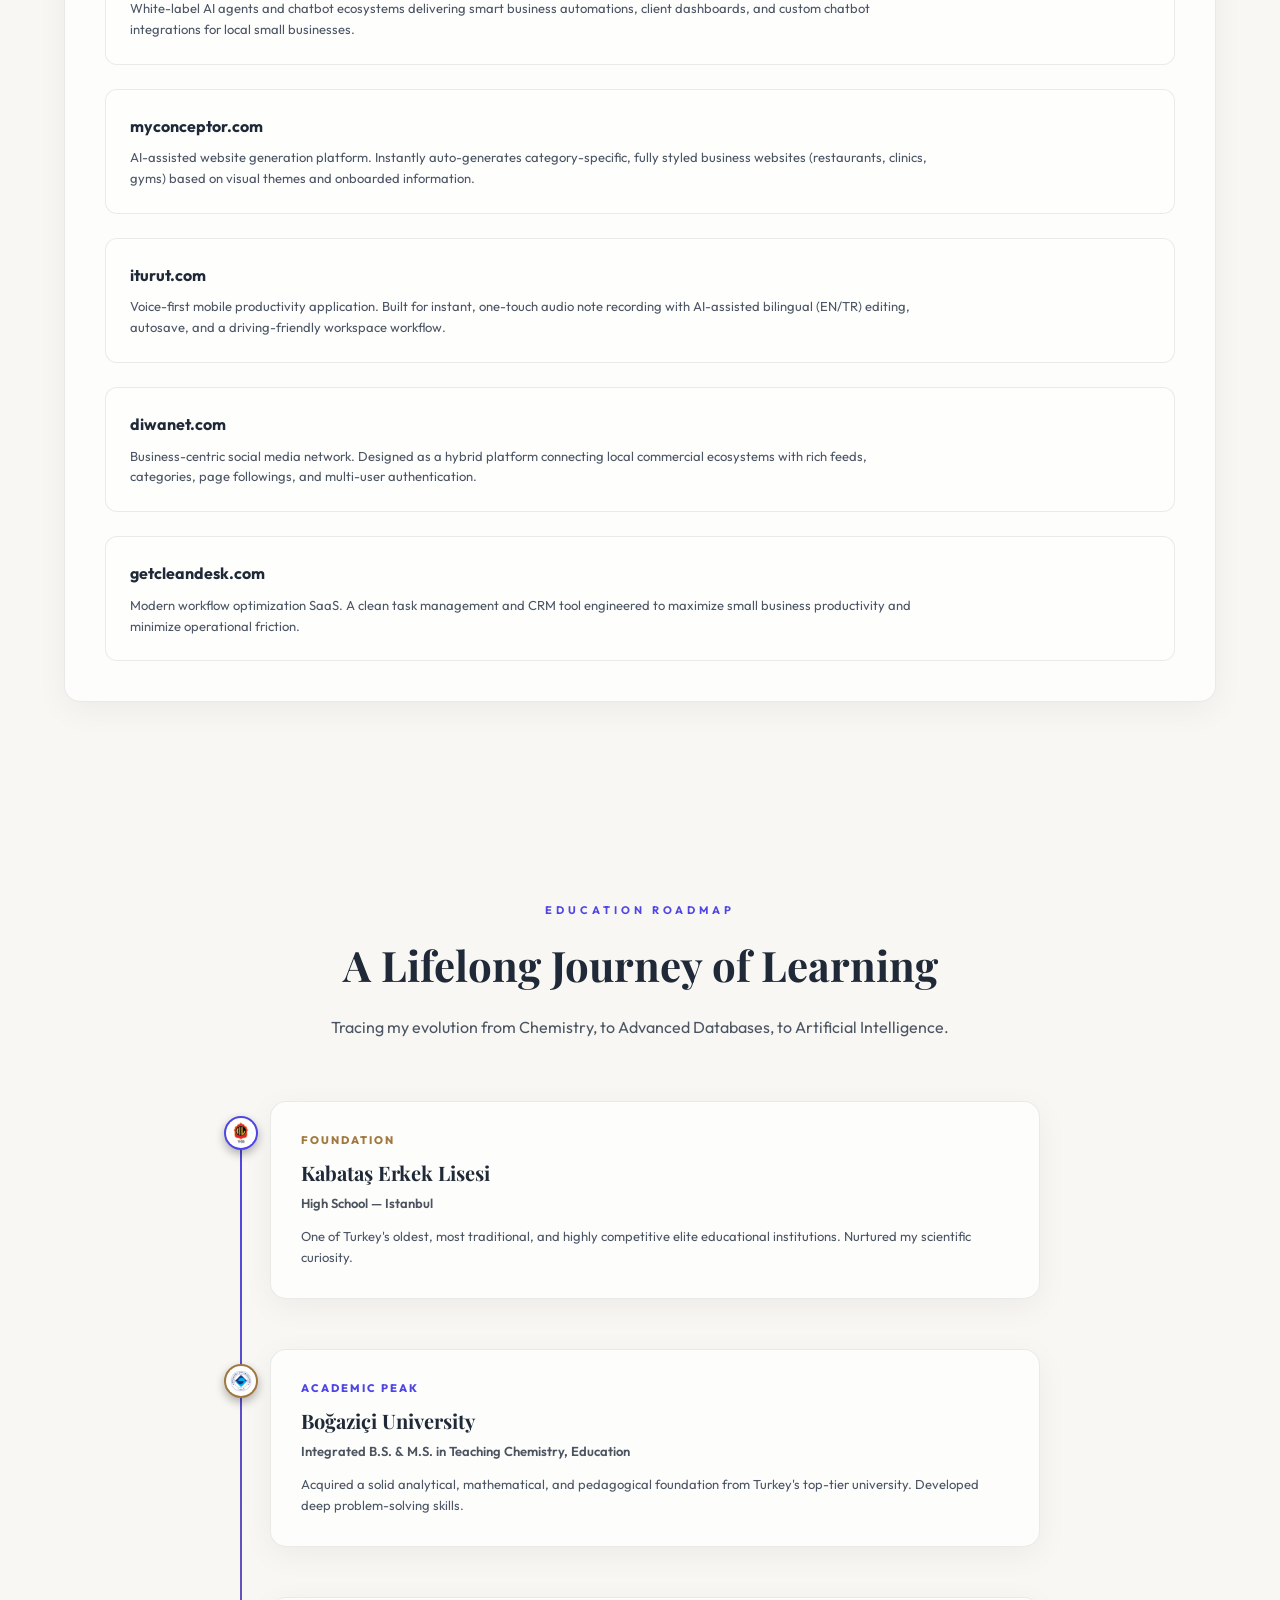
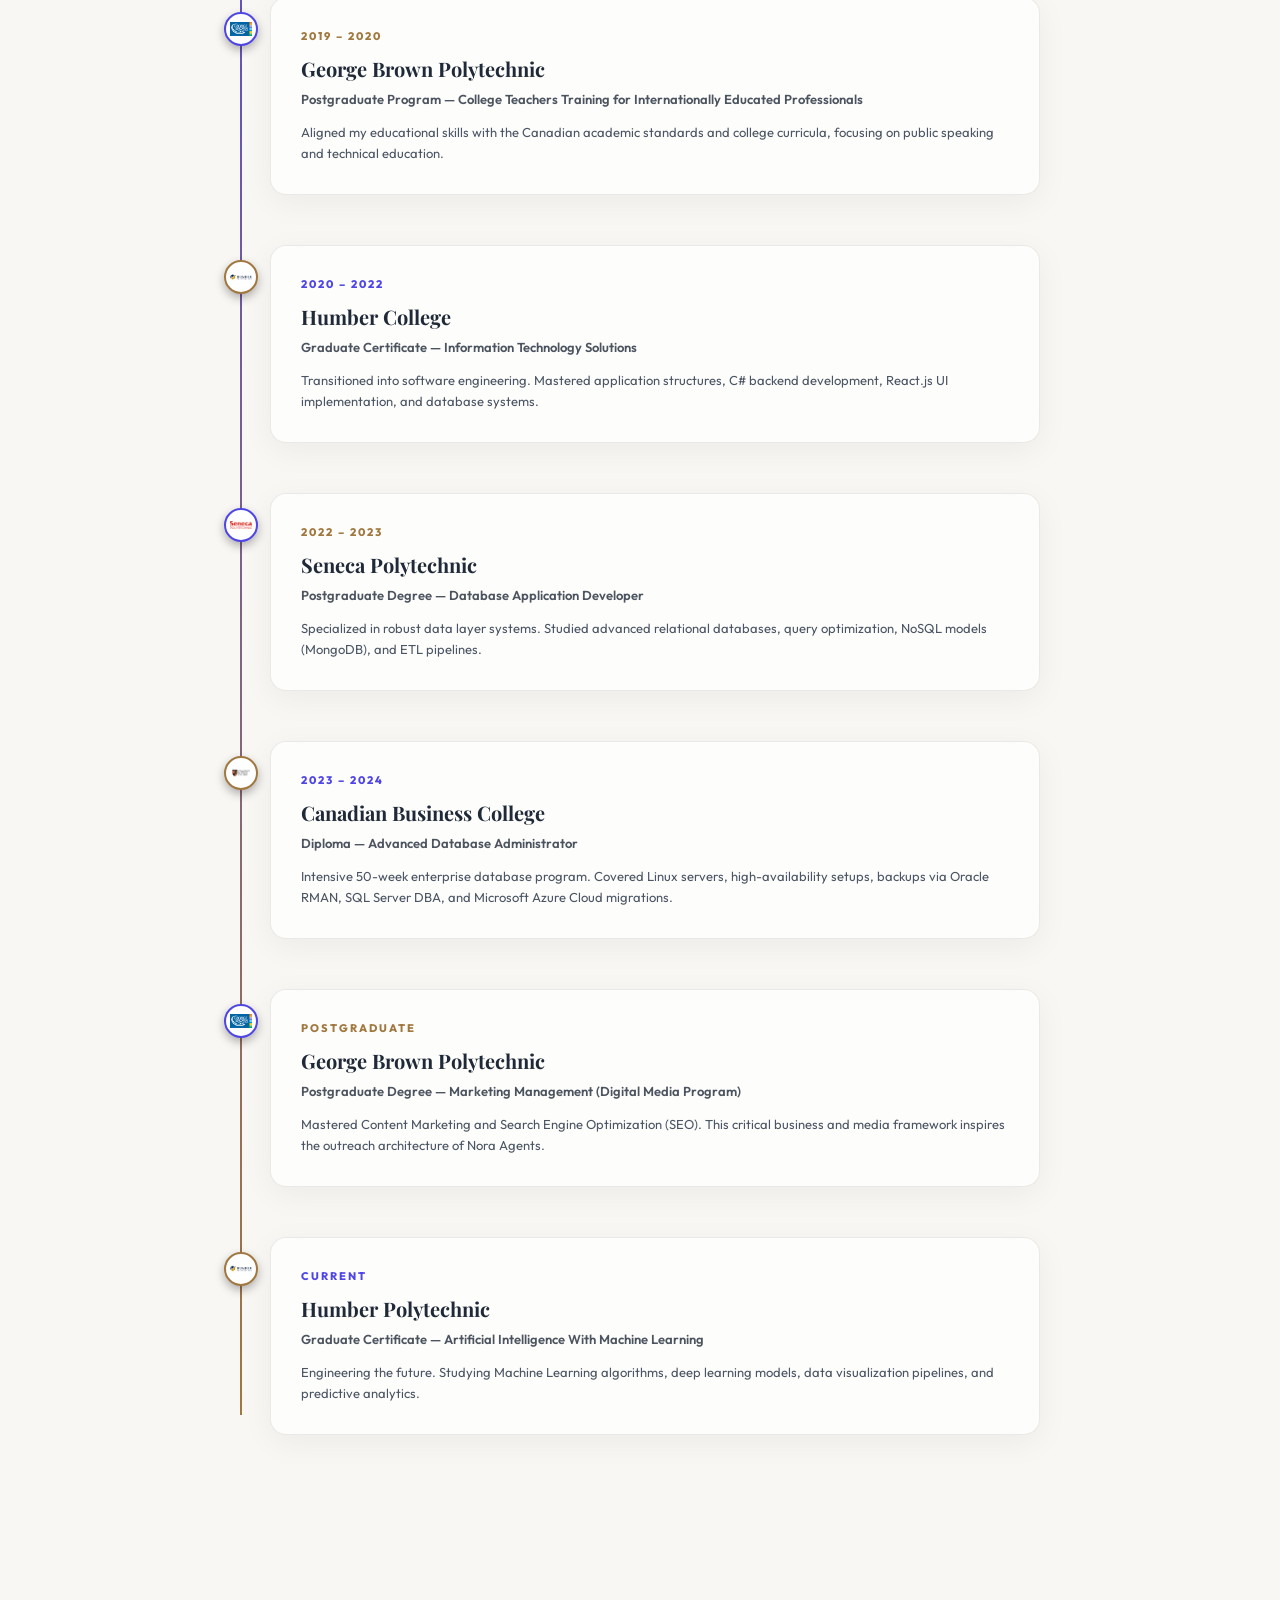
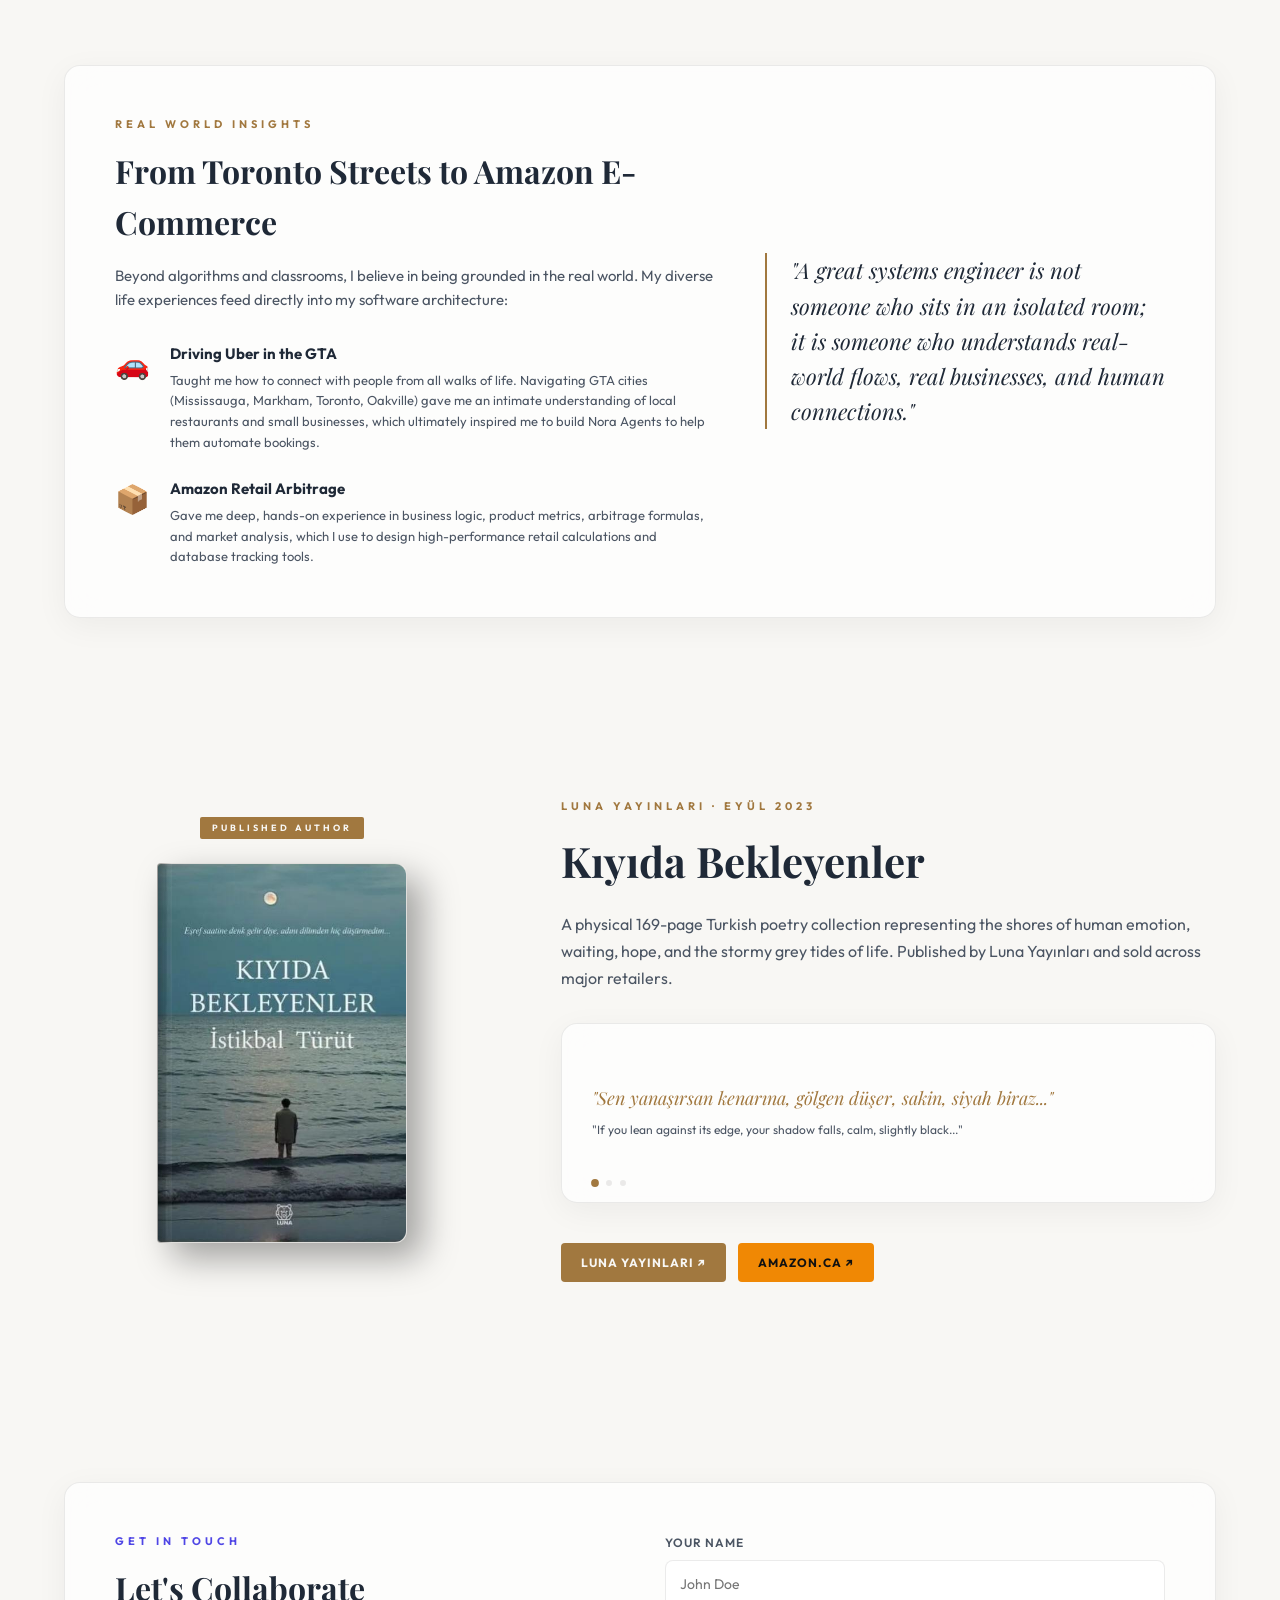
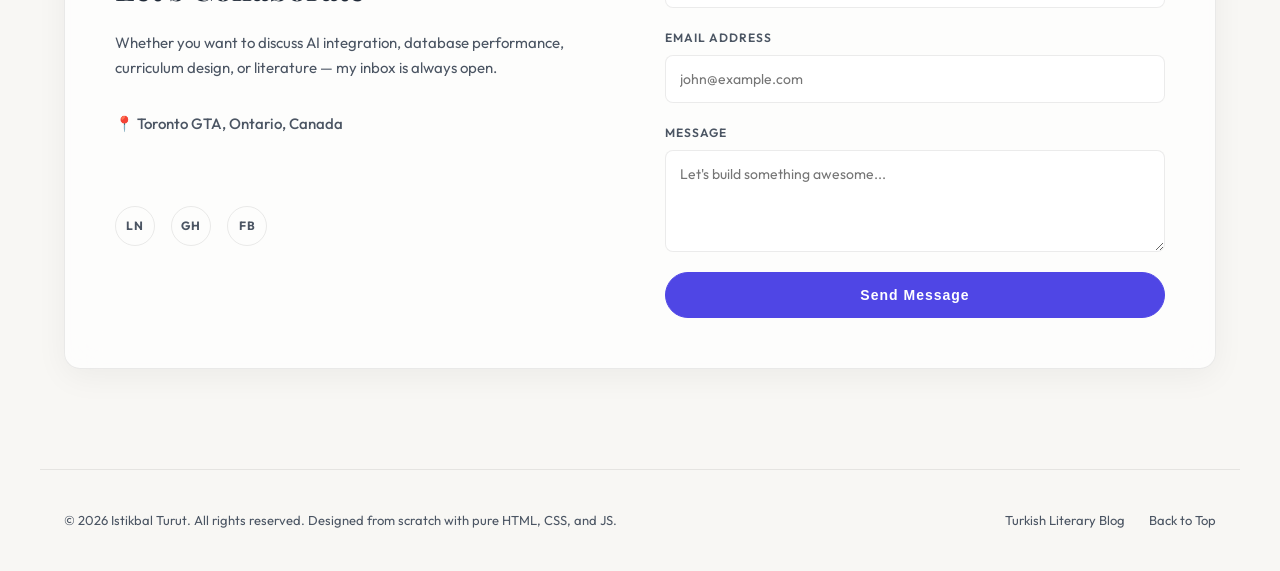
==== commit 18dfcde4: "fix: update book purchase links with Amazon.ca Canadian store and remove non-working links" ====
--- a/index.html
+++ b/index.html
@@ -495,8 +495,7 @@
 
         <div class="book-purchase-links">
           <a href="https://www.lunayayinlari.com/urun/kiyida-bekleyenler" target="_blank" class="buy-btn luna">Luna Yayınları ↗</a>
-          <a href="https://www.amazon.com/K%C4%B1y%C4%B1da-Bekleyenler-9786256474871-%C4%B0stikbal-T%C3%BCr%C3%BCt/dp/B0CKGLB63P" target="_blank" class="buy-btn amazon">Amazon.com ↗</a>
-          <a href="https://www.gazikitabevi.com.tr/urun/kiyida-bekleyenler" target="_blank" class="buy-btn gazi">Gazi Kitabevi ↗</a>
+          <a href="https://www.amazon.ca/KIYIDA-BEKLEYENLER-ISTIKBAL-TURUT/dp/6256474872/ref=sr_1_1?crid=361YBSQ956AV7&amp;dib=eyJ2IjoiMSJ9.4z48yGgn4BAU8QS7OjfyjA.v82pDYNAwuIan01OFArjadNIKiGNghpglgFe8waSOgY&amp;dib_tag=se&amp;keywords=k%C4%B1y%C4%B1da+bekleyenler&amp;qid=1779590589&amp;sprefix=k%C4%B1y%C4%B1da+bekleyenler%2Caps%2C120&amp;sr=8-1" target="_blank" class="buy-btn amazon">Amazon.ca ↗</a>
         </div>
       </div>
     </div>
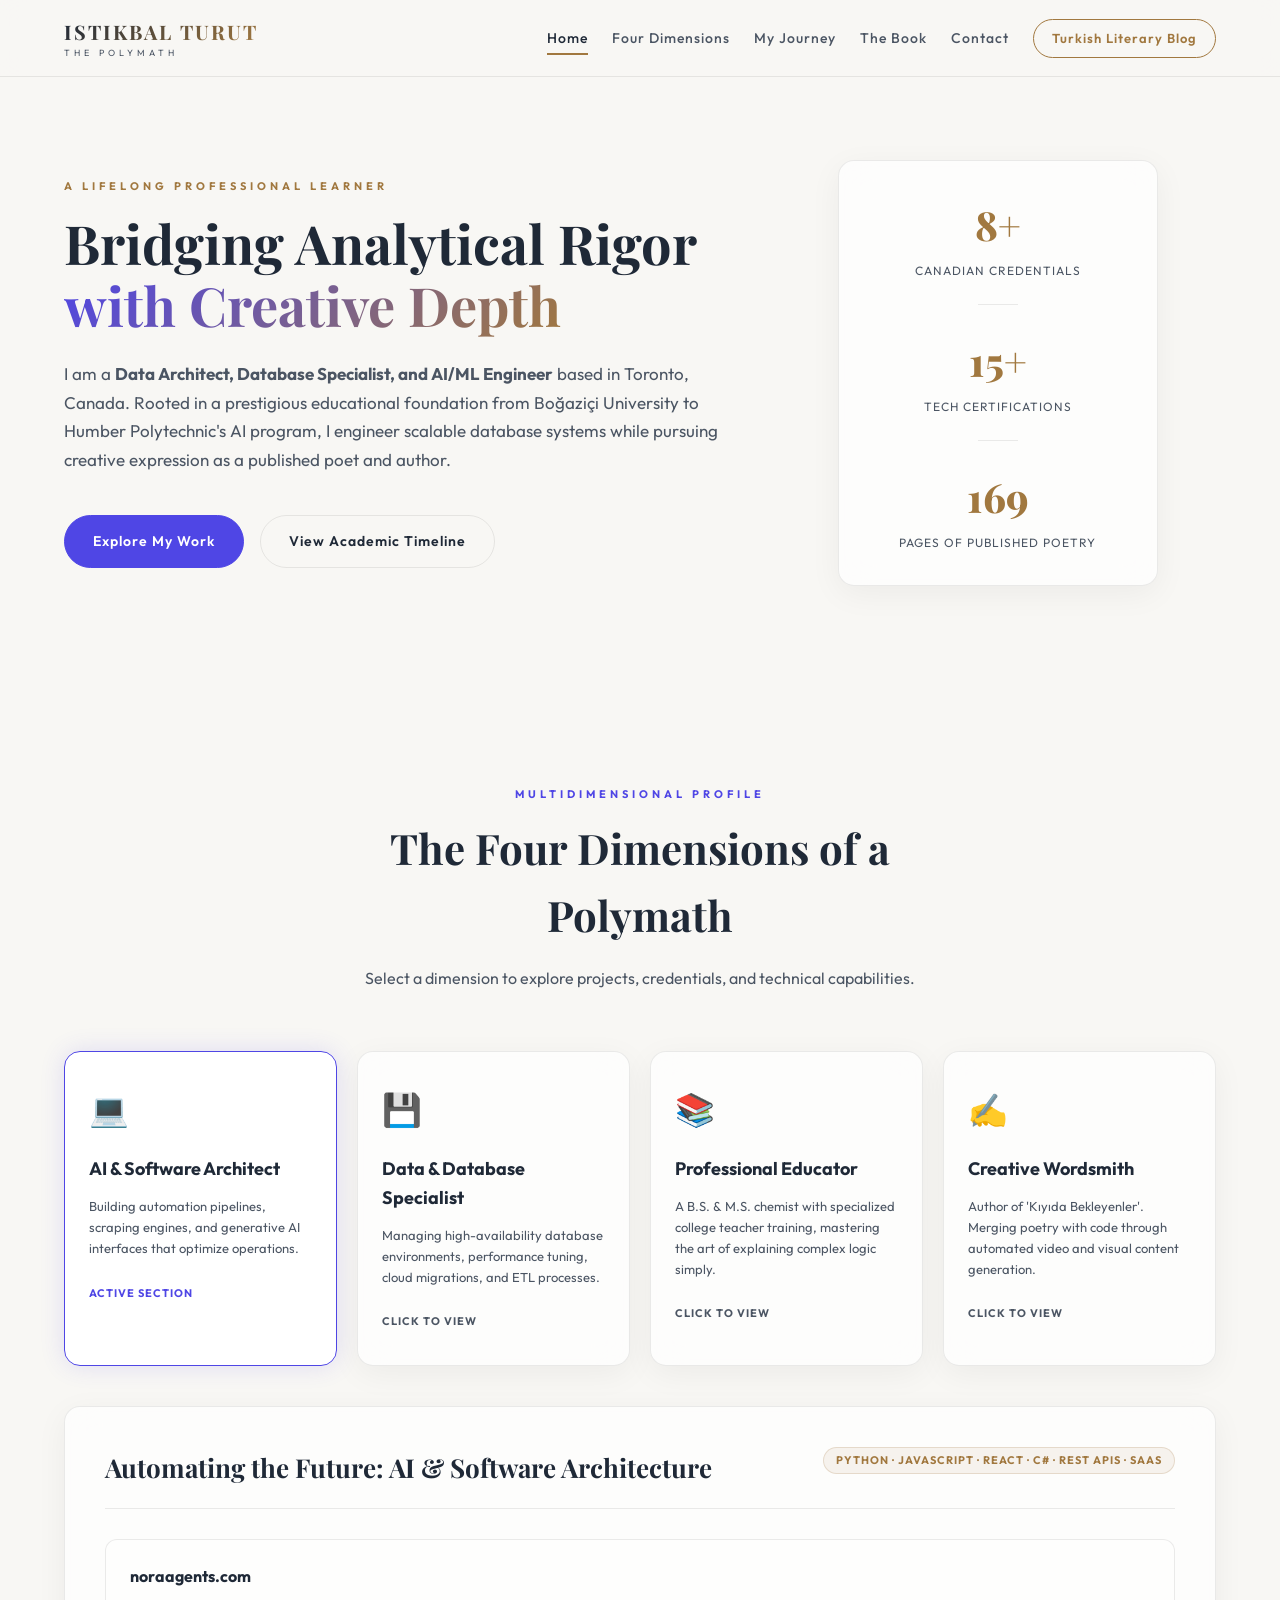
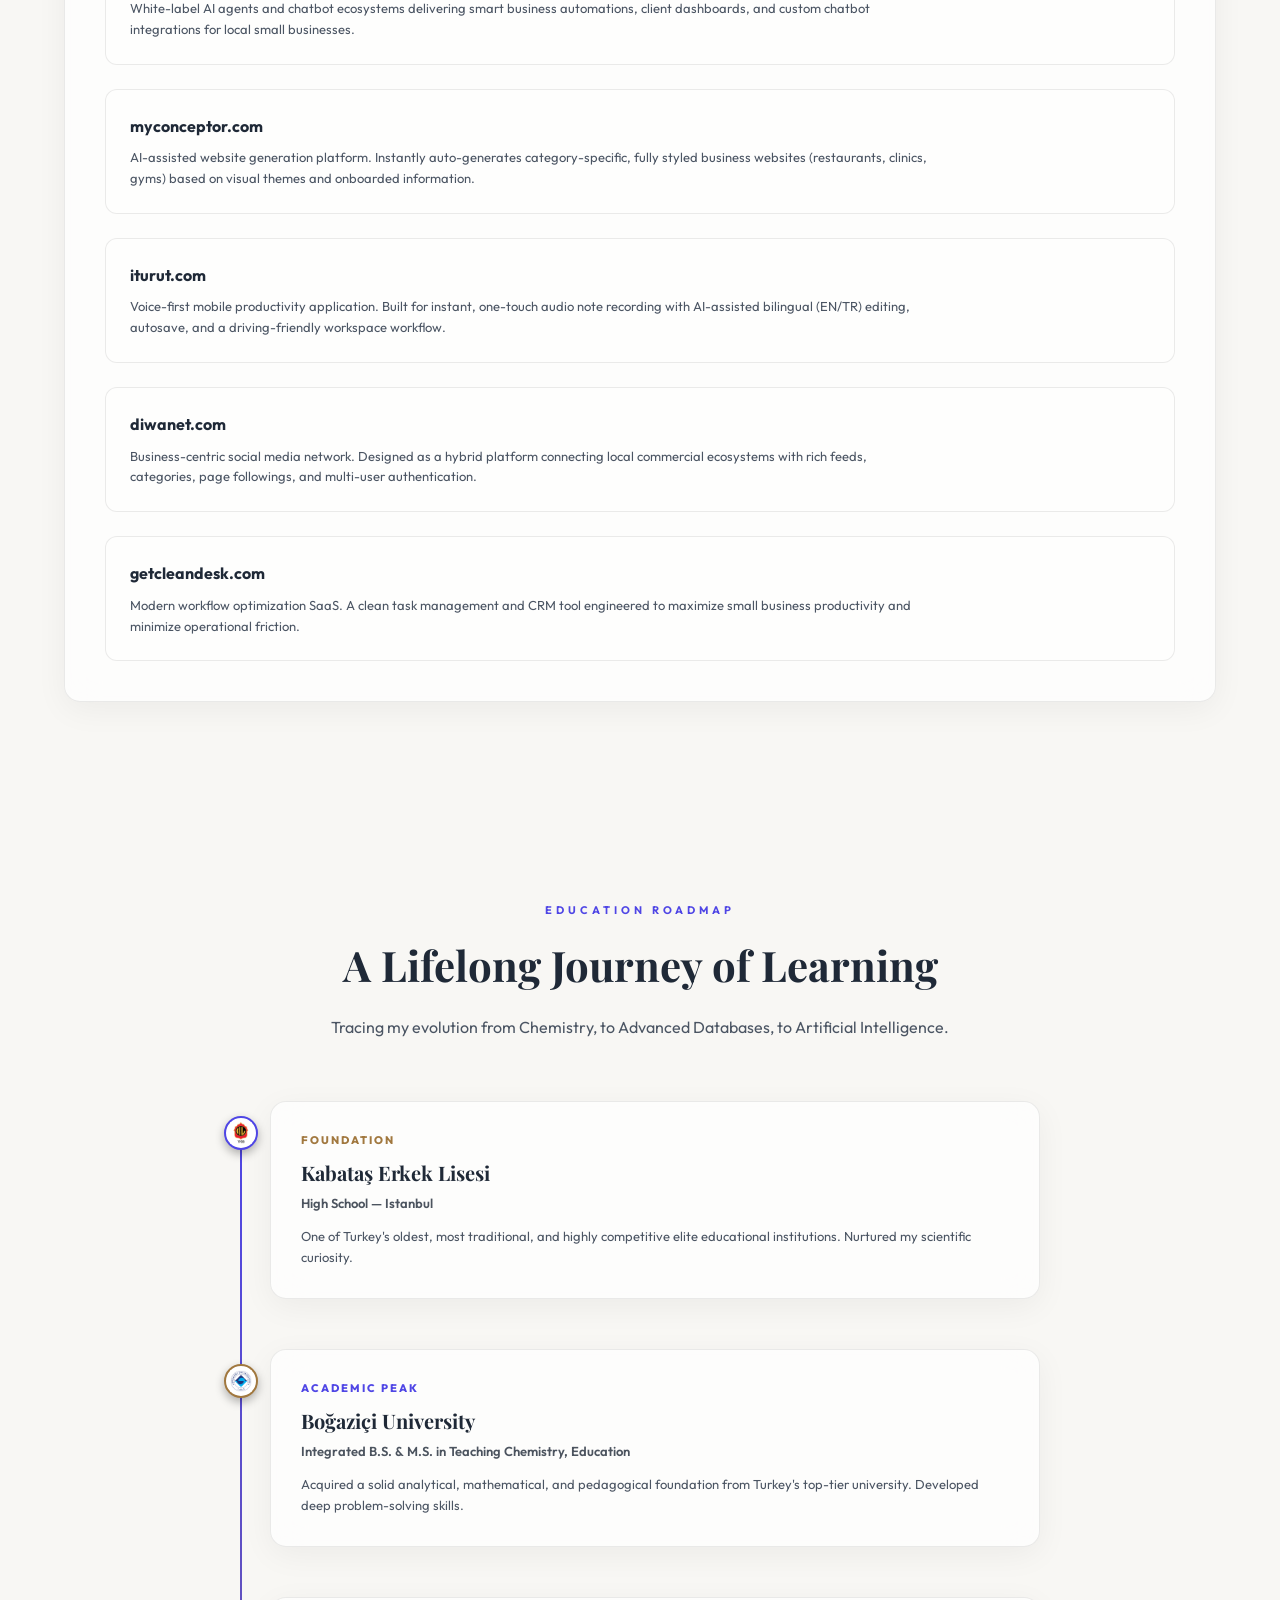
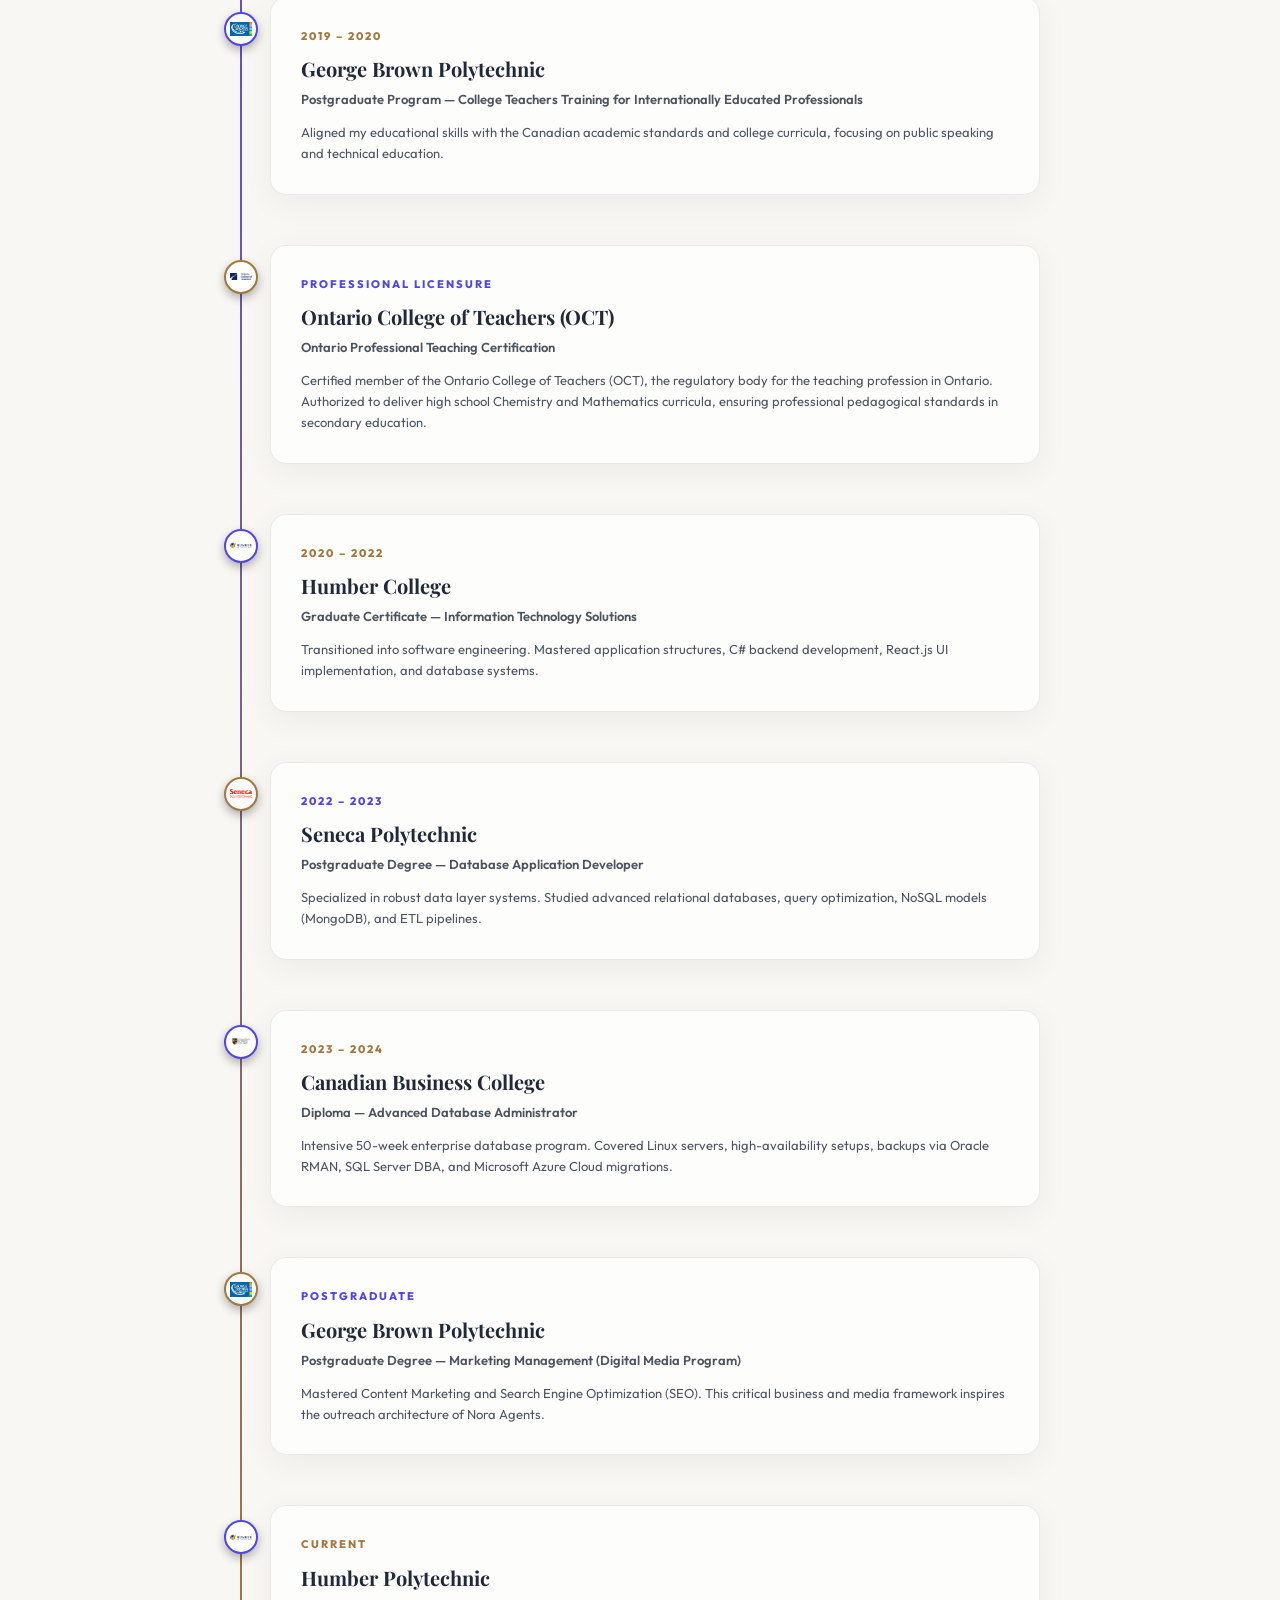
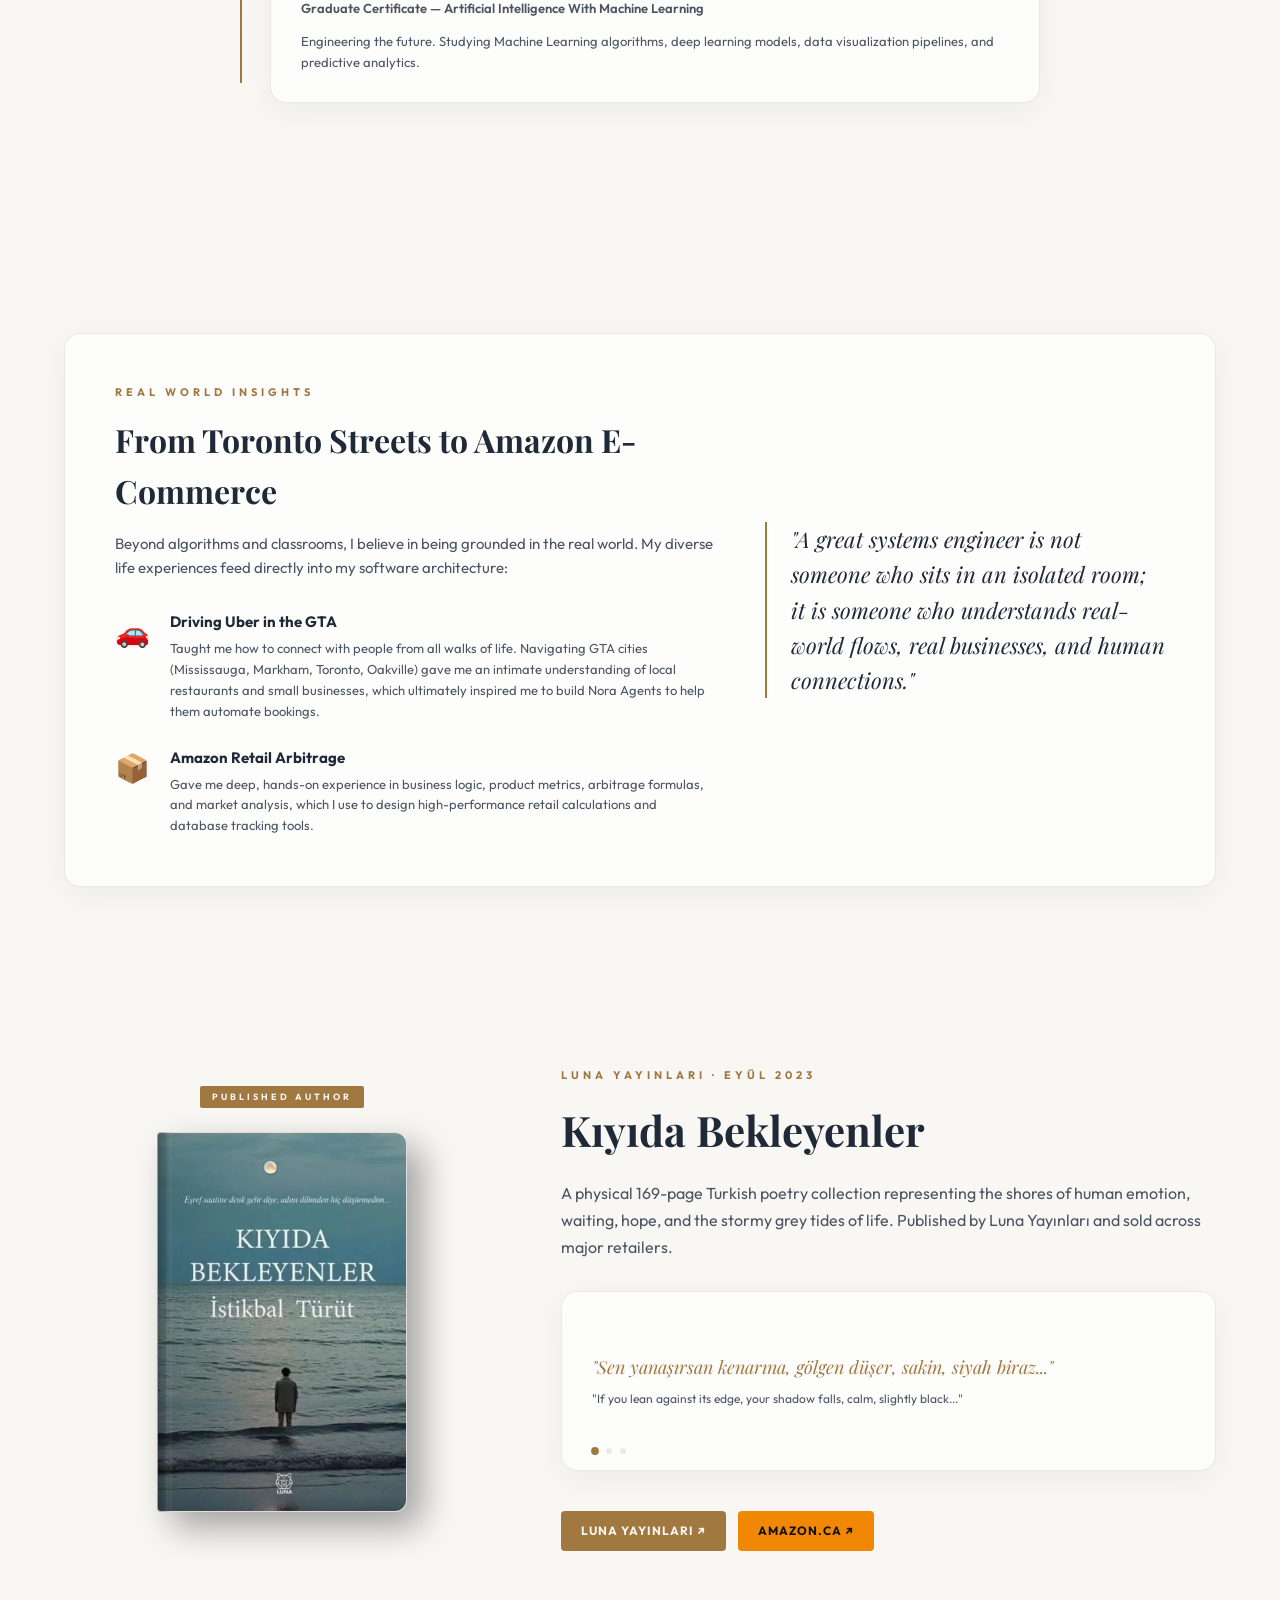
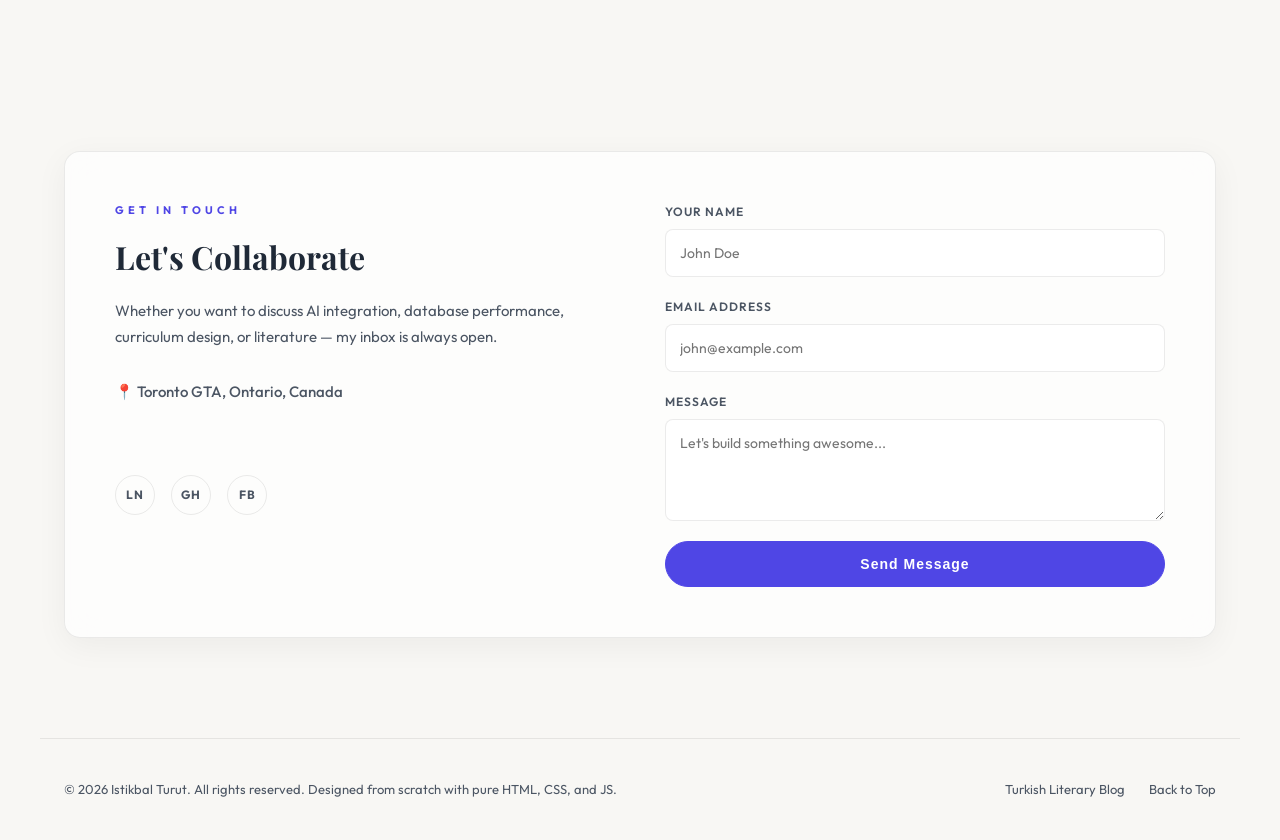
==== commit afaab63a: "feat: add dedicated Ontario College of Teachers (OCT) licensure node in education timeline" ====
--- a/index.html
+++ b/index.html
@@ -353,6 +353,19 @@
         </div>
       </div>
 
+      <!-- Node OCT -->
+      <div class="timeline-node" id="node-oct">
+        <div class="timeline-badge">
+          <img src="logos/oct.png" alt="Ontario College of Teachers">
+        </div>
+        <div class="timeline-card glass-card">
+          <span class="timeline-date">PROFESSIONAL LICENSURE</span>
+          <h4>Ontario College of Teachers (OCT)</h4>
+          <p class="timeline-institution">Ontario Professional Teaching Certification</p>
+          <p class="timeline-desc">Certified member of the Ontario College of Teachers (OCT), the regulatory body for the teaching profession in Ontario. Authorized to deliver high school Chemistry and Mathematics curricula, ensuring professional pedagogical standards in secondary education.</p>
+        </div>
+      </div>
+
       <!-- Node 4 -->
       <div class="timeline-node" id="node-4">
         <div class="timeline-badge">
